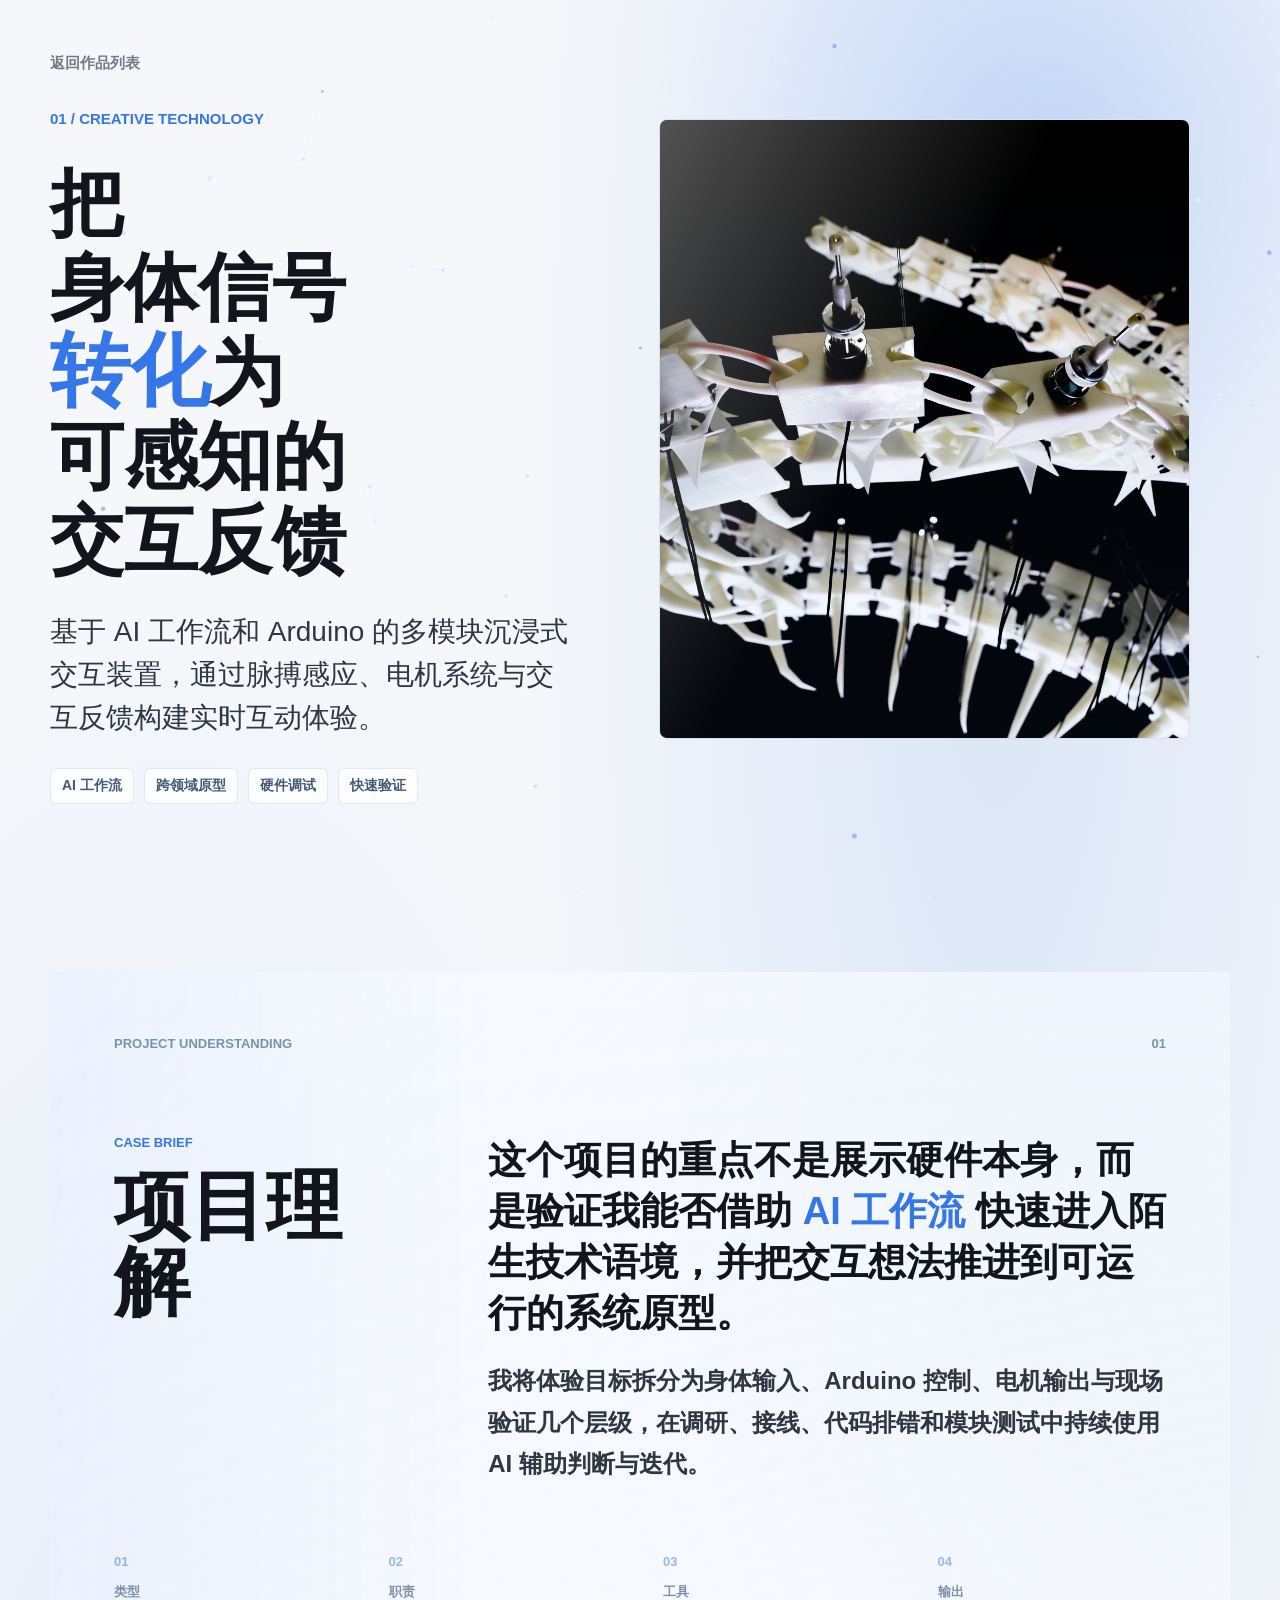
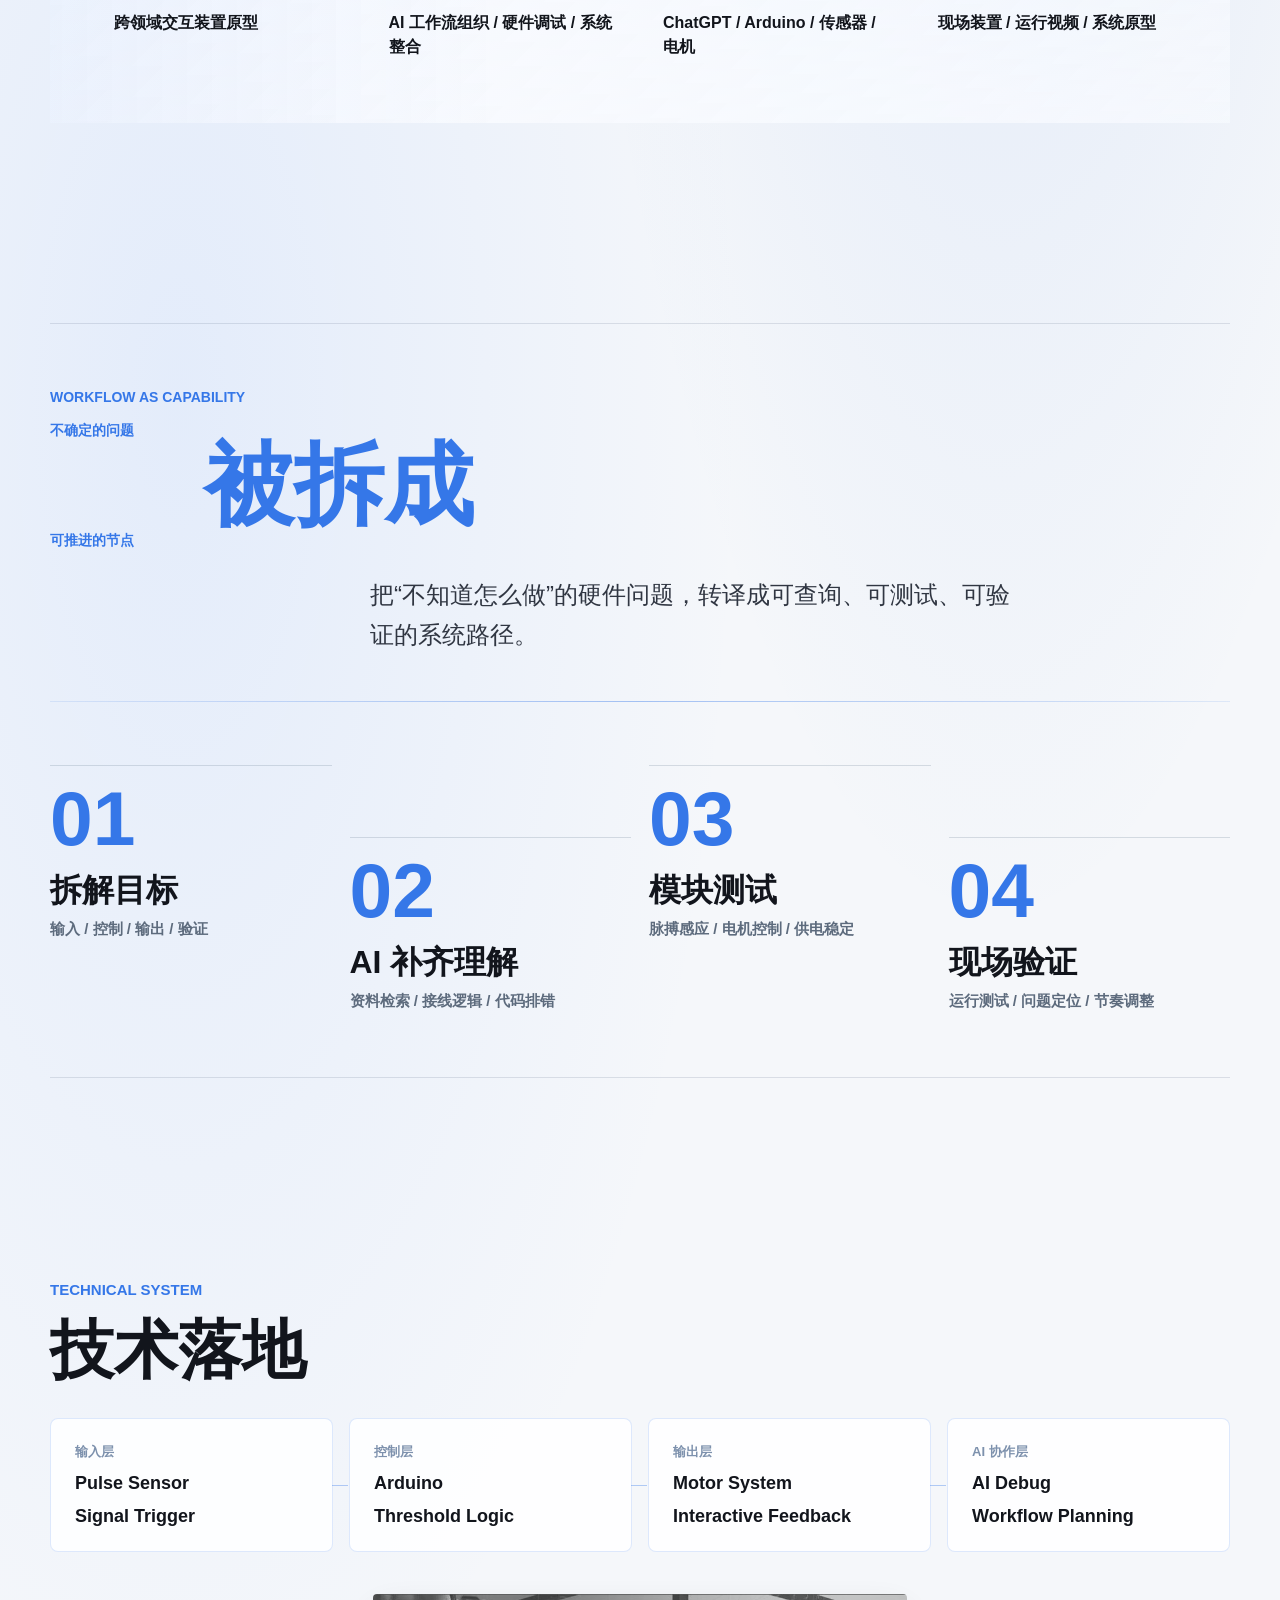
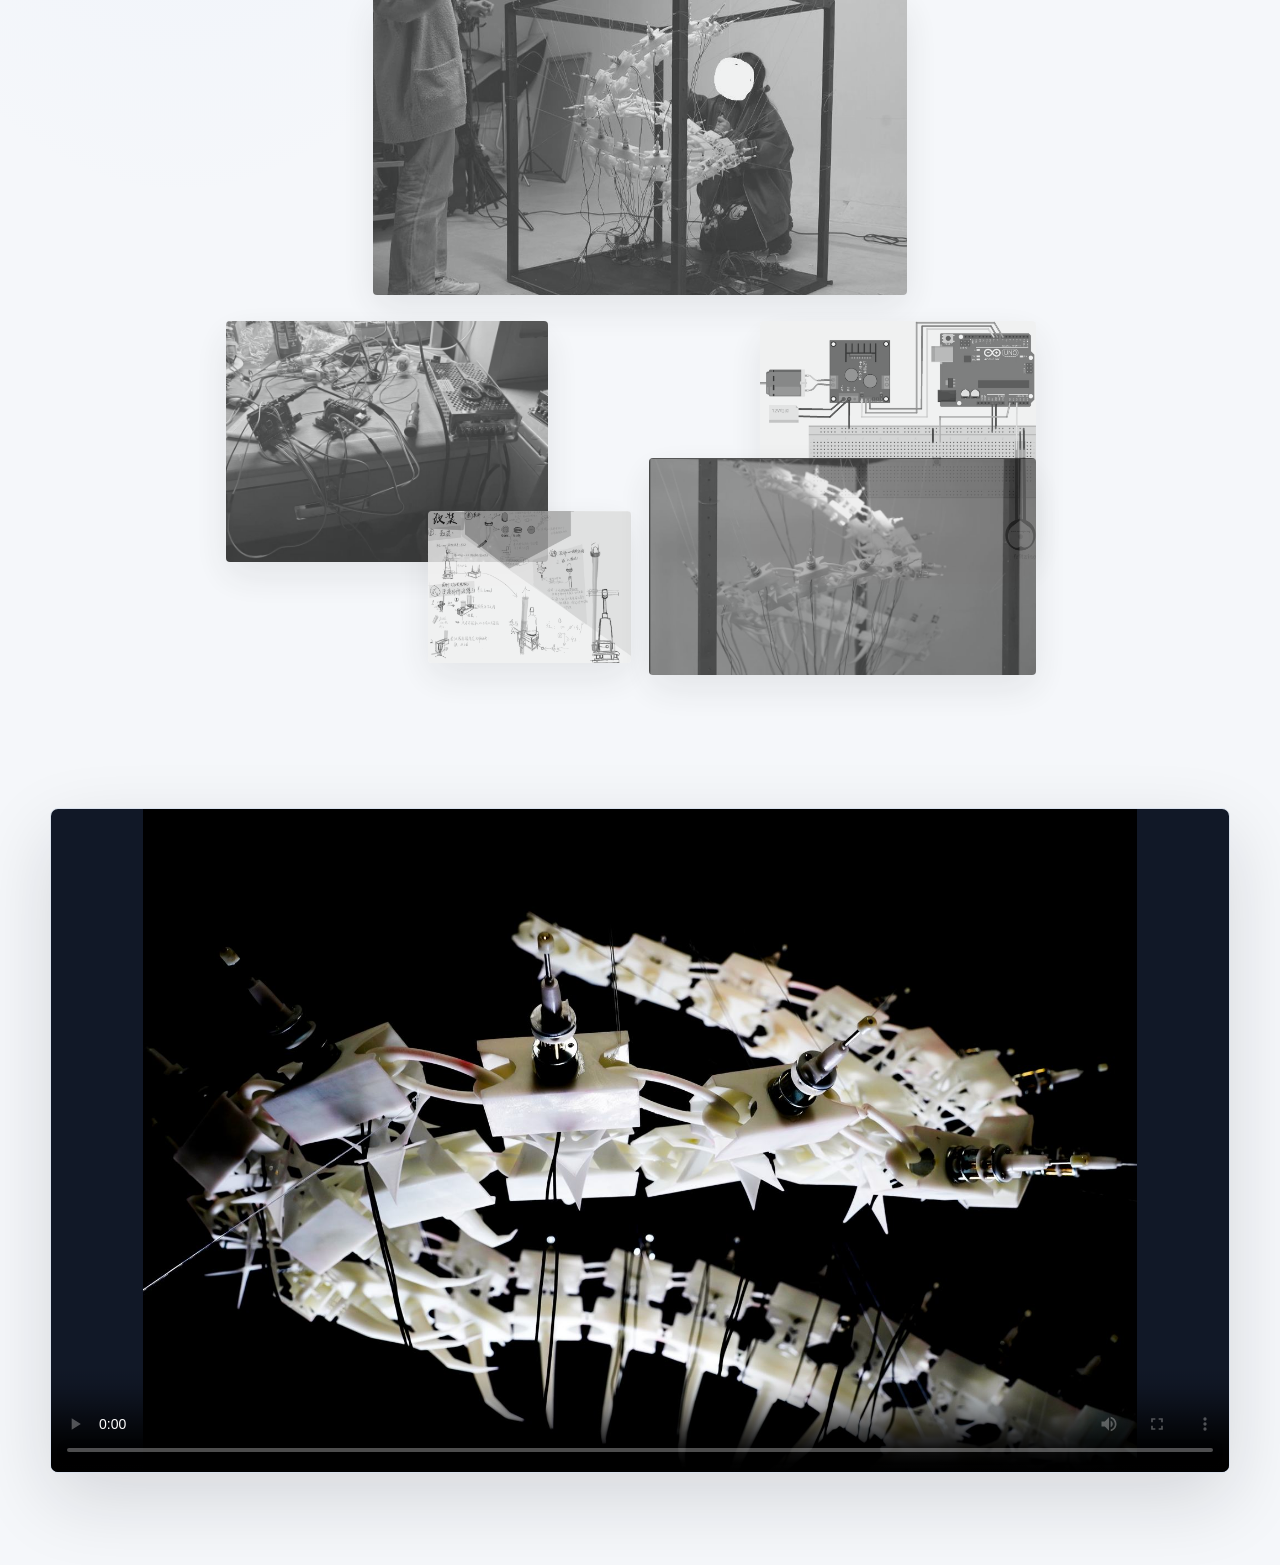
==== project-01.html @ 68588355 "Refine project understanding section" ====
<!doctype html>
<html lang="zh-CN">
  <head>
    <meta charset="UTF-8" />
    <meta name="viewport" content="width=device-width, initial-scale=1.0" />
    <title>AI辅助交互装置系统设计</title>
    <link rel="stylesheet" href="./styles.css" />
  </head>
  <body class="detail-page case-study-page">
    <canvas class="ambient-canvas" aria-hidden="true"></canvas>
    <main>
      <section class="detail-hero case-hero detail-reveal is-visible">
        <div class="case-hero-copy">
          <a class="back-link" href="./index.html#projects">返回作品列表</a>
          <p class="eyebrow">01 / Creative Technology</p>
          <h1 class="case-poster-title" aria-label="把身体信号转化为可感知的交互反馈">
            <span>把</span>
            <span>身体信号</span>
            <span><em>转化</em>为</span>
            <span>可感知的</span>
            <span>交互反馈</span>
          </h1>
          <p class="lead">
            基于 AI 工作流和 Arduino 的多模块沉浸式交互装置，通过脉搏感应、电机系统与交互反馈构建实时互动体验。
          </p>
          <div class="case-hero-tags" aria-label="项目关键词">
            <span>AI 工作流</span>
            <span>跨领域原型</span>
            <span>硬件调试</span>
            <span>快速验证</span>
          </div>
        </div>
        <figure class="detail-cover case-hero-media asset-frame">
          <img loading="lazy" decoding="async" src="./assets/project-01-cover.jpg" alt="AI辅助交互装置系统设计封面" />
        </figure>
      </section>

      <section class="case-section case-overview detail-reveal" aria-labelledby="overview-title">
        <div class="overview-poster">
          <div class="overview-kicker">
            <span>Project Understanding</span>
            <span>01</span>
          </div>
          <div class="overview-brief-grid" aria-labelledby="overview-title">
            <div class="overview-title-block">
              <span>Case Brief</span>
              <h2 id="overview-title">项目理解</h2>
            </div>
            <div class="overview-copy">
              <p class="overview-claim">
                这个项目的重点不是展示硬件本身，而是验证我能否借助 <em>AI 工作流</em> 快速进入陌生技术语境，并把交互想法推进到可运行的系统原型。
              </p>
              <p>
                我将体验目标拆分为身体输入、Arduino 控制、电机输出与现场验证几个层级，在调研、接线、代码排错和模块测试中持续使用 AI 辅助判断与迭代。
              </p>
            </div>
          </div>
          <dl class="overview-strip" aria-label="项目概览">
            <div>
              <dt>类型</dt>
              <dd>跨领域交互装置原型</dd>
            </div>
            <div>
              <dt>职责</dt>
              <dd>AI 工作流组织 / 硬件调试 / 系统整合</dd>
            </div>
            <div>
              <dt>工具</dt>
              <dd>ChatGPT / Arduino / 传感器 / 电机</dd>
            </div>
            <div>
              <dt>输出</dt>
              <dd>现场装置 / 运行视频 / 系统原型</dd>
            </div>
          </dl>
        </div>
      </section>

      <section class="case-section case-method detail-reveal" aria-labelledby="method-title">
        <div class="method-board" aria-label="AI 工作流推进路径">
          <div class="method-poster-head">
            <span>Workflow as Capability</span>
            <h2 id="method-title">
              <span>不确定的问题</span>
              <em>被拆成</em>
              <span>可推进的节点</span>
            </h2>
            <p>把“不知道怎么做”的硬件问题，转译成可查询、可测试、可验证的系统路径。</p>
          </div>
          <div class="method-flow">
            <article>
              <span>01</span>
              <h3>拆解目标</h3>
              <p>输入 / 控制 / 输出 / 验证</p>
            </article>
            <article>
              <span>02</span>
              <h3>AI 补齐理解</h3>
              <p>资料检索 / 接线逻辑 / 代码排错</p>
            </article>
            <article>
              <span>03</span>
              <h3>模块测试</h3>
              <p>脉搏感应 / 电机控制 / 供电稳定</p>
            </article>
            <article>
              <span>04</span>
              <h3>现场验证</h3>
              <p>运行测试 / 问题定位 / 节奏调整</p>
            </article>
          </div>
        </div>
      </section>

      <section class="case-section case-tech detail-reveal" aria-labelledby="tech-title">
        <div class="case-section-heading">
          <p class="eyebrow">Technical system</p>
          <h2 id="tech-title">技术落地</h2>
        </div>
        <div class="system-map" aria-label="装置技术结构">
          <div class="system-column">
            <span>输入层</span>
            <strong>Pulse Sensor</strong>
            <strong>Signal Trigger</strong>
          </div>
          <div class="system-column">
            <span>控制层</span>
            <strong>Arduino</strong>
            <strong>Threshold Logic</strong>
          </div>
          <div class="system-column">
            <span>输出层</span>
            <strong>Motor System</strong>
            <strong>Interactive Feedback</strong>
          </div>
          <div class="system-column">
            <span>AI 协作层</span>
            <strong>AI Debug</strong>
            <strong>Workflow Planning</strong>
          </div>
        </div>
        <div class="tech-evidence-board" aria-label="技术落地过程素材">
          <button class="tech-media-card tech-media-card-large" type="button" aria-pressed="false">
            <img loading="lazy" decoding="async" src="./assets/project-01-01.jpg" alt="装置机械结构现场图" />
            <span>机械结构验证</span>
          </button>
          <button class="tech-media-card" type="button" aria-pressed="false">
            <img loading="lazy" decoding="async" src="./assets/project-01-02.jpg" alt="Arduino 模块接线与调试过程" />
            <span>硬件模块调试</span>
          </button>
          <button class="tech-media-card tech-media-card-circuit tech-media-card-process" type="button" aria-pressed="false">
            <img loading="lazy" decoding="async" src="./assets/project-01-circuit.jpg" alt="Arduino 与脉搏传感、电机模块接线图" />
            <span>电路连接图</span>
          </button>
          <button class="tech-media-card tech-media-card-sketch tech-media-card-process" type="button" aria-pressed="false">
            <img loading="lazy" decoding="async" src="./assets/project-01-sketch.jpg" alt="装置结构改装草图" />
            <span>结构改装草图</span>
          </button>
          <button class="tech-media-card tech-media-card-wide" type="button" aria-pressed="false">
            <img loading="lazy" decoding="async" src="./assets/project-01-03.jpg" alt="现场运行与装置搭建过程" />
            <span>现场运行验证</span>
          </button>
        </div>
        <div class="tech-video-embed video-shell case-video-shell" aria-label="项目成品运行视频">
          <video preload="metadata" class="project-video" controls playsinline poster="./assets/project-01-cover.jpg">
            <source src="./assets/project-01-demo-web.mp4" type="video/mp4" />
          </video>
        </div>
      </section>

    </main>
    <script src="./script.js"></script>
  </body>
</html>
---- styles.css ----
:root {
  --ink: #12151c;
  --text: #303642;
  --muted: #737b89;
  --line: #d9e1ed;
  --paper: #ffffff;
  --wash: #f5f7fa;
  --blue: #3577e8;
  --blue-soft: #dfeaff;
  --slate: #8a94a5;
  --shadow: 0 18px 50px rgba(18, 21, 28, 0.08);
}

* {
  box-sizing: border-box;
}

html {
  scroll-behavior: smooth;
  width: 100%;
  overflow-x: hidden;
}

body {
  margin: 0;
  color: var(--ink);
  background: var(--paper);
  font-family: "Inter", "Noto Sans SC", "Microsoft YaHei", Arial, sans-serif;
  width: 100%;
  overflow-x: hidden;
}

a {
  color: inherit;
  text-decoration: none;
}

img {
  display: block;
  width: 100%;
  height: 100%;
  object-fit: cover;
}

.asset-frame img {
  position: absolute;
  inset: 0;
}

.project-card .asset-frame img,
.gallery .asset-frame img {
  filter: grayscale(1) saturate(0.15) contrast(0.92);
  transition: filter 720ms ease, transform 720ms ease;
}

.project-card:hover .asset-frame img,
.gallery .asset-frame:hover img {
  filter: grayscale(0) saturate(1.05) contrast(1.02);
  transform: scale(1.025);
}

.hero,
.section {
  width: min(1180px, calc(100% - 40px));
  margin: 0 auto;
}

.hero {
  position: relative;
  display: flex;
  align-items: center;
  min-height: 100vh;
  width: 100%;
  margin: 0;
  padding: 92px clamp(20px, 7vw, 110px) 86px;
  overflow: hidden;
  background:
    radial-gradient(ellipse at 78% 20%, rgba(53, 119, 232, 0.22), transparent 40%),
    radial-gradient(ellipse at 24% 78%, rgba(120, 169, 255, 0.22), transparent 44%),
    linear-gradient(135deg, #ffffff 0%, #f4f7fc 42%, #dfeaff 100%);
  --cursor-x: 72%;
  --cursor-y: 34%;
}

.hero::before {
  content: "";
  position: absolute;
  inset: 0;
  z-index: 1;
  pointer-events: none;
  opacity: 1;
  background: radial-gradient(
    circle at var(--cursor-x) var(--cursor-y),
    rgba(53, 119, 232, 0.34),
    rgba(120, 169, 255, 0.18) 20%,
    rgba(210, 225, 250, 0.1) 34%,
    transparent 48%
  );
  transition: opacity 420ms ease;
}

.hero-copy {
  position: relative;
  z-index: 2;
  max-width: 760px;
}

.hero-copy .eyebrow {
  animation: titleRise 1100ms ease-out both;
}

.eyebrow {
  margin: 0 0 14px;
  color: var(--blue);
  font-size: 15px;
  font-weight: 800;
  letter-spacing: 0;
  text-transform: uppercase;
}

h1,
h2,
h3,
p {
  margin: 0;
}

h1 {
  font-size: clamp(48px, 8vw, 94px);
  line-height: 0.96;
  letter-spacing: 0;
  white-space: nowrap;
}

.title-blue {
  color: var(--blue);
  display: inline-block;
  animation: bluePulse 4.8s ease-in-out 1200ms infinite;
}

.hero-title {
  animation: titleRise 1350ms cubic-bezier(0.16, 1, 0.3, 1) 180ms both;
}

.hero-lead {
  display: grid;
  gap: 4px;
}

.hero-lead span {
  display: block;
  animation: titleRise 1250ms cubic-bezier(0.16, 1, 0.3, 1) both;
}

.hero-lead span:nth-child(1) {
  animation-delay: 520ms;
}

.hero-lead span:nth-child(2) {
  animation-delay: 720ms;
}

h2 {
  font-size: clamp(34px, 5vw, 58px);
  line-height: 1.05;
  letter-spacing: 0;
}

h3 {
  font-size: 24px;
  line-height: 1.2;
}

p {
  color: var(--muted);
  font-size: 18px;
  line-height: 1.65;
}

.lead {
  margin-top: 28px;
  color: var(--text);
  font-size: clamp(20px, 2.4vw, 28px);
  line-height: 1.55;
}

.hero-actions {
  display: flex;
  flex-wrap: wrap;
  gap: 14px;
  margin-top: 34px;
  animation: titleRise 1200ms cubic-bezier(0.16, 1, 0.3, 1) 980ms both;
}

.button {
  display: inline-flex;
  align-items: center;
  justify-content: center;
  min-height: 46px;
  border-radius: 8px;
  padding: 0 18px;
  font-weight: 800;
}

.button.primary {
  color: #fff;
  background: var(--ink);
}

.button.secondary {
  border: 1px solid var(--line);
  color: var(--ink);
  background: #fff;
}

#opening-canvas {
  position: absolute;
  inset: 0;
  width: 100%;
  height: 100%;
  z-index: 0;
}

.hero-wash {
  position: absolute;
  inset: 0;
  z-index: 1;
  pointer-events: none;
  background:
    linear-gradient(90deg, rgba(255, 255, 255, 0.94) 0%, rgba(255, 255, 255, 0.8) 38%, rgba(255, 255, 255, 0.2) 100%),
    linear-gradient(180deg, rgba(255, 255, 255, 0.08), rgba(218, 230, 250, 0.34));
}

.asset-frame {
  position: relative;
  overflow: hidden;
  border: 1px solid var(--line);
  border-radius: 8px;
  background:
    linear-gradient(135deg, rgba(53, 119, 232, 0.12), rgba(22, 137, 108, 0.1)),
    var(--wash);
  transition: transform 520ms ease, border-color 520ms ease, box-shadow 520ms ease;
}

.asset-frame::before {
  content: "";
  position: absolute;
  inset: 0;
  z-index: 1;
  pointer-events: none;
  background:
    linear-gradient(120deg, transparent 0%, rgba(255, 255, 255, 0.32) 42%, transparent 68%),
    linear-gradient(180deg, transparent, rgba(53, 119, 232, 0.06));
  background-size: 220% 100%, 100% 100%;
  background-position: 100% 0, 0 0;
  transition: background-position 760ms ease, opacity 520ms ease;
}

.asset-frame.has-image::before {
  display: none;
}

.asset-frame.has-image {
  background: transparent;
}

.section {
  padding: 96px 0;
}

.reveal-section .section-heading .eyebrow,
.reveal-section .section-heading h2,
.reveal-section .section-heading p,
.reveal-section .ability-chain-card,
.reveal-section .capability-grid article,
.reveal-section .timeline article,
.reveal-section .workflow-map article {
  opacity: 0;
  transform: translateY(22px);
  filter: blur(6px);
  transition:
    opacity 1150ms ease,
    transform 1150ms cubic-bezier(0.16, 1, 0.3, 1),
    filter 1150ms ease;
}

.reveal-section.is-visible .section-heading .eyebrow,
.reveal-section.is-visible .section-heading h2,
.reveal-section.is-visible .section-heading p,
.reveal-section.is-visible .ability-chain-card,
.reveal-section.is-visible .capability-grid article,
.reveal-section.is-visible .timeline article,
.reveal-section.is-visible .workflow-map article {
  opacity: 1;
  transform: translateY(0);
  filter: blur(0);
}

.reveal-section.is-visible .section-heading h2 {
  transition-delay: 90ms;
}

.reveal-section.is-visible .section-heading p:nth-of-type(1) {
  transition-delay: 180ms;
}

.reveal-section.is-visible .section-heading p:nth-of-type(2) {
  transition-delay: 260ms;
}

.reveal-section.is-visible .ability-chain-card:nth-child(1) {
  transition-delay: 320ms;
}

.reveal-section.is-visible .ability-chain-card:nth-child(2) {
  transition-delay: 400ms;
}

.reveal-section.is-visible .ability-chain-card:nth-child(3) {
  transition-delay: 480ms;
}

.reveal-section.is-visible .ability-chain-card:nth-child(4) {
  transition-delay: 560ms;
}

.reveal-section.is-visible .capability-grid article:nth-child(1),
.reveal-section.is-visible .timeline article:nth-child(1),
.reveal-section.is-visible .workflow-map article:nth-child(1) {
  transition-delay: 320ms;
}

.reveal-section.is-visible .capability-grid article:nth-child(2),
.reveal-section.is-visible .timeline article:nth-child(2),
.reveal-section.is-visible .workflow-map article:nth-child(2) {
  transition-delay: 400ms;
}

.reveal-section.is-visible .capability-grid article:nth-child(3),
.reveal-section.is-visible .timeline article:nth-child(3),
.reveal-section.is-visible .workflow-map article:nth-child(3) {
  transition-delay: 480ms;
}

.reveal-section.is-visible .capability-grid article:nth-child(4),
.reveal-section.is-visible .timeline article:nth-child(4),
.reveal-section.is-visible .workflow-map article:nth-child(4) {
  transition-delay: 560ms;
}

.reveal-section.is-visible .timeline article:nth-child(5) {
  transition-delay: 640ms;
}

.section-heading {
  max-width: 850px;
  margin-bottom: 38px;
}

.section-heading p {
  margin-top: 16px;
}

.about-heading {
  max-width: 980px;
}

.section-heading.split {
  display: grid;
  grid-template-columns: 0.9fr 1fr;
  gap: 36px;
  align-items: end;
  max-width: none;
}

.capability-section {
  border-top: 1px solid var(--line);
}

.ability-chain {
  position: relative;
  display: grid;
  gap: 16px;
  margin-top: 16px;
}

.ability-chain::before {
  content: "";
  position: absolute;
  left: 28px;
  top: 26px;
  bottom: 26px;
  width: 1px;
  background: linear-gradient(180deg, rgba(53, 119, 232, 0.08), rgba(53, 119, 232, 0.42), rgba(53, 119, 232, 0.08));
}

.ability-chain-card {
  position: relative;
  display: grid;
  grid-template-columns: 58px minmax(0, 1fr);
  gap: 22px;
  align-items: start;
  border: 1px solid rgba(226, 232, 241, 0.92);
  border-radius: 8px;
  background: rgba(255, 255, 255, 0.82);
  box-shadow: 0 10px 28px rgba(18, 21, 28, 0.035);
  padding: 22px 24px 22px 0;
}

.ability-chain-card::after {
  content: "";
  position: absolute;
  left: 57px;
  top: 0;
  bottom: 0;
  width: 1px;
  background: rgba(226, 232, 241, 0.9);
}

.chain-index {
  position: relative;
  z-index: 1;
  display: grid;
  place-items: center;
  width: 58px;
  color: var(--blue);
  font-size: 18px;
  font-weight: 800;
}

.chain-index::before {
  content: "";
  position: absolute;
  width: 8px;
  height: 8px;
  border: 2px solid rgba(53, 119, 232, 0.72);
  border-radius: 50%;
  background: #fff;
  transform: translateY(31px);
}

.chain-label {
  margin: 0 0 8px;
  color: #8192a8;
  font-size: 12px;
  font-weight: 800;
  letter-spacing: 0.02em;
  text-transform: uppercase;
}

.ability-chain-card h3 {
  margin: 0 0 10px;
  font-size: clamp(22px, 2.2vw, 30px);
}

.ability-chain-card p:not(.chain-label) {
  max-width: 820px;
  margin: 0;
  color: var(--text);
}

.chain-tags {
  display: flex;
  flex-wrap: wrap;
  gap: 0;
  margin-top: 14px;
}

.chain-tags span {
  color: #6c7f99;
  font-size: 13px;
  font-weight: 800;
  padding: 0;
}

.chain-tags span::after {
  content: "/";
  margin: 0 9px;
  color: rgba(108, 127, 153, 0.42);
  font-weight: 700;
}

.chain-tags span:last-child::after {
  content: "";
  margin: 0;
}

.capability-grid,
.timeline,
.workflow-map {
  display: grid;
  grid-template-columns: repeat(4, minmax(0, 1fr));
  gap: 18px;
}

.capability-grid article,
.timeline article,
.workflow-map article,
.contact-card {
  border: 1px solid var(--line);
  border-radius: 8px;
  background: #fff;
  padding: 24px;
  box-shadow: 0 10px 28px rgba(18, 21, 28, 0.04);
}

.capability-grid span,
.timeline span,
.workflow-map span {
  color: var(--blue);
  font-size: 32px;
  font-weight: 800;
}

.capability-grid h3,
.timeline h3,
.workflow-map h3 {
  margin: 18px 0 10px;
}

.capability-visual-grid {
  grid-template-columns: 1.55fr repeat(3, minmax(0, 1fr));
}

.capability-card {
  position: relative;
  overflow: hidden;
  min-height: 226px;
}

.capability-card-featured {
  border-color: rgba(53, 119, 232, 0.14);
  background:
    linear-gradient(180deg, rgba(255, 255, 255, 0.98), rgba(246, 250, 255, 0.96)),
    #fff;
}

.capability-card-head {
  display: flex;
  justify-content: space-between;
  gap: 14px;
  align-items: center;
}

.capability-card-head small {
  color: #8192a8;
  font-size: 11px;
  font-weight: 800;
  letter-spacing: 0;
  text-transform: uppercase;
}

.capability-card p {
  position: relative;
  z-index: 1;
}

.workflow-pills,
.capability-tags {
  position: relative;
  z-index: 1;
  display: flex;
  flex-wrap: wrap;
  gap: 8px;
  margin-top: 22px;
}

.workflow-pills span,
.capability-tags span {
  border: 1px solid rgba(53, 119, 232, 0.14);
  border-radius: 6px;
  background: rgba(248, 251, 255, 0.84);
  color: #53657d;
  font-size: 13px;
  font-weight: 700;
  padding: 7px 10px;
}

.workflow-pills span {
  border-color: rgba(53, 119, 232, 0.18);
  color: #2f73df;
}

.ai-workflow-section {
  border-top: 1px solid var(--line);
  border-bottom: 1px solid var(--line);
}

.ai-workflow-section .workflow-map article {
  border-color: rgba(53, 119, 232, 0.16);
  background:
    linear-gradient(180deg, rgba(255, 255, 255, 0.96), rgba(242, 247, 255, 0.92)),
    #fff;
  box-shadow: 0 14px 34px rgba(53, 119, 232, 0.08);
}

.ai-workflow-section .workflow-map span {
  color: #2f73df;
}

.ai-workflow-section .workflow-map h3 {
  color: var(--ink);
}

.project-list {
  display: grid;
  gap: 28px;
}

.project-card {
  display: grid;
  grid-template-columns: 0.9fr 1fr;
  gap: 28px;
  align-items: stretch;
  min-height: 360px;
  border: 1px solid var(--line);
  border-radius: 8px;
  background: #fff;
  box-shadow: var(--shadow);
  padding: 18px;
  transition: transform 560ms ease, box-shadow 560ms ease, border-color 560ms ease;
}

.project-card:hover {
  border-color: rgba(53, 119, 232, 0.34);
  box-shadow: 0 24px 70px rgba(18, 21, 28, 0.12);
  transform: translateY(-6px);
}

.project-card:hover .asset-frame {
  border-color: rgba(53, 119, 232, 0.35);
  box-shadow: inset 0 0 0 1px rgba(53, 119, 232, 0.1);
}

.project-card:hover .asset-frame::before,
.gallery .asset-frame:hover::before {
  opacity: 0.72;
  transform: none;
  background-position: 0 0, 0 0;
}

.project-card.featured {
  grid-template-columns: 0.9fr 1fr;
  min-height: 360px;
}

.project-media {
  min-height: 324px;
}

.project-info {
  display: flex;
  flex-direction: column;
  justify-content: center;
  padding: 24px 22px;
}

.project-info h3 {
  margin-bottom: 18px;
  font-size: clamp(28px, 3vw, 42px);
}

.meta-list {
  display: flex;
  flex-wrap: wrap;
  gap: 10px;
  margin: 26px 0 0;
  padding: 0;
  list-style: none;
}

.meta-list li {
  border: 1px solid var(--line);
  border-radius: 8px;
  background: var(--wash);
  color: var(--text);
  padding: 8px 11px;
  font-size: 14px;
  font-weight: 700;
}

.text-link {
  width: fit-content;
  margin-top: 28px;
  border-bottom: 1px solid rgba(53, 119, 232, 0.45);
  color: var(--blue);
  font-size: 16px;
  font-weight: 800;
  padding-bottom: 4px;
  transition: transform 460ms ease, border-color 460ms ease, color 460ms ease;
}

.text-link:hover {
  border-color: var(--blue);
  transform: translateX(4px);
}

.workflow-section {
  border-top: 1px solid var(--line);
  border-bottom: 1px solid var(--line);
}

.timeline {
  grid-template-columns: repeat(5, minmax(0, 1fr));
}

.timeline article:nth-child(2n) {
  background: var(--wash);
}

.gallery {
  display: grid;
  grid-template-columns: repeat(3, minmax(0, 1fr));
  gap: 18px;
}

.gallery .asset-frame {
  min-height: 290px;
  margin: 0;
}

.visual-card {
  display: block;
}

.visual-tags {
  position: absolute;
  left: 16px;
  right: 16px;
  bottom: 16px;
  z-index: 2;
  display: flex;
  flex-wrap: wrap;
  gap: 8px;
  opacity: 0;
  transform: translateY(12px);
  transition: opacity 520ms ease, transform 520ms ease;
}

.visual-tags span {
  border: 1px solid rgba(255, 255, 255, 0.45);
  border-radius: 8px;
  background: rgba(255, 255, 255, 0.72);
  color: #41516a;
  backdrop-filter: blur(12px);
  padding: 7px 9px;
  font-size: 13px;
  font-weight: 800;
}

.gallery .asset-frame:hover .visual-tags {
  opacity: 1;
  transform: translateY(0);
}

.gallery .asset-frame:hover {
  border-color: rgba(53, 119, 232, 0.34);
  box-shadow: 0 22px 58px rgba(18, 21, 28, 0.1);
  transform: translateY(-6px);
}

.visual-link {
  display: inline-block;
}

.visual-heading {
  align-items: start;
}

.visual-heading .visual-link {
  justify-self: end;
  margin-top: 8px;
}

.detail-page {
  position: relative;
  background:
    radial-gradient(ellipse at 78% 10%, rgba(53, 119, 232, 0.14), transparent 34%),
    radial-gradient(ellipse at 14% 42%, rgba(120, 169, 255, 0.14), transparent 36%),
    #f5f7fa;
}

.detail-page main {
  position: relative;
  z-index: 1;
}

.ambient-canvas {
  position: fixed;
  inset: 0;
  z-index: 0;
  width: 100%;
  height: 100%;
  pointer-events: none;
}

.detail-hero,
.detail-section {
  width: min(1180px, calc(100% - 40px));
  margin: 0 auto;
}

.detail-hero {
  display: grid;
  grid-template-columns: 0.92fr 1.08fr;
  gap: 48px;
  align-items: end;
  padding: 64px 0 56px;
}

.back-link {
  display: inline-block;
  margin-bottom: 34px;
  color: var(--muted);
  font-size: 15px;
  font-weight: 800;
}

.detail-hero h1 {
  white-space: normal;
  font-size: clamp(42px, 6vw, 78px);
}

.detail-cover {
  min-height: 500px;
}

.detail-section {
  padding: 56px 0;
}

.video-shell {
  overflow: hidden;
  border: 1px solid var(--line);
  border-radius: 8px;
  background: #e8eef7;
  box-shadow: var(--shadow);
}

.project-video {
  display: block;
  width: 100%;
  aspect-ratio: 16 / 9;
  background: #111827;
}

.detail-grid {
  display: grid;
  grid-template-columns: repeat(3, minmax(0, 1fr));
  gap: 18px;
}

.detail-grid article,
.detail-note {
  border: 1px solid var(--line);
  border-radius: 8px;
  background: #fff;
  padding: 24px;
}

.detail-grid h3,
.detail-note h3 {
  margin-bottom: 12px;
}

.process-flow {
  display: grid;
  grid-template-columns: repeat(4, minmax(0, 1fr));
  gap: 18px;
}

.process-flow article {
  border: 1px solid var(--line);
  border-radius: 8px;
  background: rgba(255, 255, 255, 0.86);
  padding: 24px;
  box-shadow: 0 10px 28px rgba(18, 21, 28, 0.04);
}

.process-flow article:nth-child(2n) {
  background: var(--wash);
}

.process-flow span {
  color: var(--blue);
  font-size: 18px;
  font-weight: 800;
}

.process-flow h3 {
  margin: 16px 0 10px;
}

.detail-gallery {
  display: grid;
  grid-template-columns: repeat(3, minmax(0, 1fr));
  gap: 18px;
}

.detail-gallery .asset-frame {
  min-height: 260px;
}

.case-study-page {
  color: var(--ink);
}

.case-section {
  width: min(1180px, calc(100% - 40px));
  margin: 0 auto;
  padding: 92px 0;
}

.case-section-heading {
  max-width: 760px;
  margin-bottom: 34px;
}

.case-section-heading h2 {
  margin-top: 8px;
  font-size: clamp(36px, 5vw, 64px);
}

.case-section-heading p:not(.eyebrow) {
  margin-top: 16px;
  color: var(--text);
  font-size: clamp(18px, 2vw, 24px);
  line-height: 1.65;
}

.case-hero {
  min-height: 92vh;
  align-items: center;
  padding: 54px 0 76px;
}

.case-hero-copy {
  max-width: 680px;
}

.case-concept {
  width: fit-content;
  margin: 34px 0 14px;
  border-left: 3px solid var(--blue);
  color: var(--blue);
  font-size: 14px;
  font-weight: 900;
  padding-left: 12px;
}

.case-hero h1 {
  max-width: 780px;
  font-size: clamp(48px, 7vw, 92px);
  line-height: 1.03;
}

.case-poster-title {
  display: grid;
  gap: 4px;
  max-width: 560px;
  margin-top: 32px;
  font-size: clamp(42px, 5.8vw, 78px) !important;
  line-height: 1.08 !important;
  letter-spacing: 0;
  white-space: normal;
}

.case-poster-title span {
  display: block;
}

.case-poster-title em {
  color: var(--blue);
  font-style: normal;
  font-size: 1.08em;
  line-height: 0.95;
}

.case-hero .lead {
  max-width: 620px;
  margin-top: 28px;
}

.case-hero-tags,
.case-hero-tags span {
  letter-spacing: 0;
}

.case-hero-tags,
.case-meta-grid,
.case-focus-grid,
.signal-flow,
.strategy-grid,
.reflection-grid {
  display: grid;
  gap: 18px;
}

.case-hero-tags {
  display: flex;
  flex-wrap: wrap;
  margin-top: 28px;
  gap: 10px;
}

.case-hero-tags span {
  border: 1px solid rgba(53, 119, 232, 0.15);
  border-radius: 6px;
  background: rgba(255, 255, 255, 0.76);
  color: #425a78;
  font-size: 14px;
  font-weight: 800;
  padding: 8px 11px;
}

.case-hero-media {
  min-height: 620px;
}

.overview-poster {
  position: relative;
  overflow: hidden;
  background: linear-gradient(135deg, rgba(249, 251, 255, 0.98), rgba(235, 242, 252, 0.74));
  padding: clamp(28px, 5vw, 64px);
}

.overview-poster::before {
  content: "";
  position: absolute;
  inset: 0;
  background:
    linear-gradient(90deg, rgba(53, 119, 232, 0.07), transparent 38%),
    linear-gradient(180deg, transparent, rgba(255, 255, 255, 0.45));
  pointer-events: none;
}

.overview-kicker {
  position: relative;
  z-index: 1;
  display: flex;
  justify-content: space-between;
  color: #7d91ad;
  font-size: 13px;
  font-weight: 900;
  text-transform: uppercase;
}

.overview-brief-grid {
  position: relative;
  z-index: 1;
  display: grid;
  grid-template-columns: 0.42fr 1fr;
  gap: clamp(36px, 7vw, 96px);
  margin-top: clamp(46px, 7vw, 84px);
  align-items: start;
}

.overview-title-block {
  display: grid;
  gap: 18px;
}

.overview-title-block span {
  color: var(--blue);
  font-size: 13px;
  font-weight: 900;
  text-transform: uppercase;
}

.overview-title-block h2 {
  color: var(--ink);
  font-size: clamp(42px, 6vw, 76px);
  line-height: 1;
}

.overview-copy {
  display: grid;
  gap: 22px;
  max-width: 800px;
}

.overview-copy p {
  color: var(--text);
  font-size: clamp(18px, 2vw, 24px);
  font-weight: 650;
  line-height: 1.72;
}

.overview-copy .overview-claim {
  color: var(--ink);
  font-size: clamp(24px, 3vw, 38px);
  font-weight: 900;
  line-height: 1.34;
}

.overview-copy em {
  color: var(--blue);
  font-style: normal;
}

.method-poster-head span,
.reflection-grid span {
  color: var(--blue);
  font-size: 14px;
  font-weight: 900;
  text-transform: uppercase;
}

.overview-strip {
  position: relative;
  z-index: 1;
  display: grid;
  grid-template-columns: repeat(4, minmax(0, 1fr));
  counter-reset: overview;
  gap: clamp(18px, 4vw, 46px);
  margin: clamp(42px, 6vw, 70px) 0 0;
}

.overview-strip div {
  position: relative;
  counter-increment: overview;
  padding: 0;
}

.overview-strip div::before {
  content: "0" counter(overview);
  display: block;
  margin-bottom: 14px;
  color: rgba(53, 119, 232, 0.5);
  font-size: 13px;
  font-weight: 900;
}

.overview-strip dt {
  color: #7d91ad;
  font-size: 13px;
  font-weight: 900;
}

.overview-strip dd {
  margin: 10px 0 0;
  color: var(--ink);
  font-size: 16px;
  font-weight: 800;
  line-height: 1.5;
}

.case-meta-grid {
  grid-template-columns: repeat(2, minmax(0, 1fr));
  margin: 0;
}

.case-meta-grid div,
.case-focus-grid article,
.signal-flow article,
.case-process-list article,
.strategy-panels article,
.reflection-grid article {
  border: 1px solid var(--line);
  border-radius: 8px;
  background: rgba(255, 255, 255, 0.86);
  box-shadow: 0 10px 28px rgba(18, 21, 28, 0.04);
  padding: 24px;
}

.case-meta-grid dt,
.case-focus-grid span,
.signal-flow span,
.case-process-list span,
.system-column span {
  color: #7d91ad;
  font-size: 13px;
  font-weight: 900;
  text-transform: uppercase;
}

.case-meta-grid dd {
  margin: 12px 0 0;
  color: var(--ink);
  font-size: 18px;
  font-weight: 800;
  line-height: 1.5;
}

.case-focus-grid {
  grid-template-columns: repeat(3, minmax(0, 1fr));
}

.case-focus-grid h3,
.signal-flow h3,
.case-process-list h3,
.strategy-panels h3 {
  margin: 16px 0 10px;
  font-size: 24px;
}

.case-method {
  padding-top: 108px;
  padding-bottom: 108px;
}

.method-board {
  position: relative;
  border-top: 1px solid rgba(118, 134, 156, 0.22);
  border-bottom: 1px solid rgba(118, 134, 156, 0.22);
  padding: clamp(28px, 5vw, 64px) 0;
}

.method-board::before {
  content: "";
  position: absolute;
  left: 0;
  right: 0;
  top: 50%;
  height: 1px;
  background: linear-gradient(90deg, rgba(53, 119, 232, 0.12), rgba(53, 119, 232, 0.42), rgba(53, 119, 232, 0.12));
}

.method-poster-head {
  position: relative;
  z-index: 1;
  max-width: 980px;
}

.method-poster-head h2 {
  display: grid;
  gap: 4px;
  margin-top: 18px;
  font-size: clamp(44px, 7vw, 98px);
  line-height: 0.98;
}

.method-poster-head h2 em {
  color: var(--blue);
  font-style: normal;
  margin-left: clamp(46px, 12vw, 180px);
}

.method-poster-head p {
  max-width: 660px;
  margin-top: 28px;
  margin-left: auto;
  color: var(--text);
  font-size: clamp(18px, 2vw, 24px);
  line-height: 1.65;
}

.method-flow span {
  color: var(--blue);
  font-size: clamp(44px, 6vw, 86px);
  font-weight: 900;
  line-height: 0.9;
}

.method-flow {
  position: relative;
  display: grid;
  grid-template-columns: repeat(4, minmax(0, 1fr));
  gap: 18px;
  margin-top: clamp(58px, 9vw, 110px);
}

.method-flow::before {
  display: none;
}

.method-flow article {
  position: relative;
  z-index: 1;
  border-top: 1px solid rgba(118, 134, 156, 0.26);
  padding-top: 18px;
}

.method-flow article:nth-child(even) {
  margin-top: 72px;
}

.method-flow h3 {
  margin: 18px 0 8px;
  font-size: clamp(22px, 2.5vw, 34px);
}

.method-flow p {
  color: #5d6b7d;
  font-size: 15px;
  font-weight: 700;
  line-height: 1.6;
}

.case-solution {
  padding-top: 118px;
  padding-bottom: 118px;
}

.signal-flow {
  position: relative;
  grid-template-columns: repeat(4, minmax(0, 1fr));
}

.signal-flow::before {
  content: "";
  position: absolute;
  left: 10%;
  right: 10%;
  top: 50%;
  height: 1px;
  background: linear-gradient(90deg, transparent, rgba(53, 119, 232, 0.36), transparent);
}

.signal-flow article {
  position: relative;
  z-index: 1;
  min-height: 210px;
}

.case-video-shell {
  box-shadow: 0 26px 76px rgba(18, 21, 28, 0.14);
}

.tech-video-embed {
  margin-top: 54px;
}

.case-sticky-layout {
  display: grid;
  grid-template-columns: 0.7fr 1.3fr;
  gap: 52px;
  align-items: start;
}

.case-sticky-copy {
  position: sticky;
  top: 72px;
}

.case-sticky-copy h2 {
  margin-top: 8px;
  font-size: clamp(34px, 4.6vw, 58px);
}

.case-sticky-copy p:not(.eyebrow) {
  margin-top: 18px;
  color: var(--text);
  font-size: 20px;
  line-height: 1.7;
}

.case-process-list {
  display: grid;
  gap: 18px;
}

.case-process-list article {
  min-height: 190px;
}

.strategy-grid {
  grid-template-columns: 1.05fr 0.95fr;
  align-items: stretch;
}

.strategy-image {
  min-height: 620px;
}

.strategy-panels {
  display: grid;
  gap: 18px;
}

.system-map {
  display: grid;
  grid-template-columns: repeat(4, minmax(0, 1fr));
  gap: 16px;
}

.system-column {
  position: relative;
  display: grid;
  gap: 12px;
  border: 1px solid rgba(53, 119, 232, 0.16);
  border-radius: 8px;
  background: rgba(255, 255, 255, 0.84);
  padding: 24px;
}

.system-column:not(:last-child)::after {
  content: "";
  position: absolute;
  right: -16px;
  top: 50%;
  width: 16px;
  height: 1px;
  background: rgba(53, 119, 232, 0.36);
}

.system-column strong {
  color: var(--ink);
  font-size: 18px;
}

.tech-evidence-board {
  position: relative;
  display: block;
  width: min(100%, 920px);
  min-height: clamp(560px, 64vw, 760px);
  margin-top: 42px;
  margin-right: auto;
  margin-left: auto;
  padding: 0;
}

.tech-media-card {
  position: absolute;
  overflow: visible;
  border: 0;
  background: transparent;
  box-shadow: none;
  cursor: pointer;
  font: inherit;
  padding: 0;
  transform: translateY(0) scale(1);
  animation: techCardFloat 6.8s ease-in-out infinite;
  transition:
    border-color 620ms ease,
    box-shadow 620ms ease,
    filter 620ms ease,
    transform 620ms cubic-bezier(0.16, 1, 0.3, 1);
}

.tech-media-card:nth-child(2) {
  animation-delay: -1.6s;
}

.tech-media-card:nth-child(3) {
  animation-delay: -3.2s;
}

.tech-media-card:nth-child(4) {
  animation-delay: -4.8s;
}

.tech-media-card:nth-child(5) {
  animation-delay: -2.4s;
}

.tech-media-card-large {
  top: 0;
  left: 21%;
  width: 58%;
}

.tech-media-card:nth-child(2) {
  top: 43%;
  left: 5%;
  width: 35%;
}

.tech-media-card-circuit {
  top: 43%;
  right: 7%;
  width: 30%;
}

.tech-media-card-sketch {
  top: 68%;
  left: 27%;
  width: 22%;
}

.tech-media-card-wide {
  top: 61%;
  right: 7%;
  width: 42%;
}

.tech-media-card-process {
  opacity: 0.72;
}

.tech-media-card img {
  display: block;
  width: 100%;
  height: auto;
  border-radius: 4px;
  box-shadow: 0 14px 38px rgba(18, 21, 28, 0.1);
  filter: grayscale(1) saturate(0.08) contrast(0.88);
  opacity: 0.82;
  transition:
    box-shadow 620ms ease,
    filter 620ms ease,
    opacity 620ms ease,
    transform 620ms cubic-bezier(0.16, 1, 0.3, 1);
}

.tech-media-card span {
  position: absolute;
  left: 14px;
  bottom: 14px;
  z-index: 1;
  border-radius: 6px;
  background: rgba(255, 255, 255, 0.72);
  color: #53657d;
  font-size: 13px;
  font-weight: 900;
  padding: 7px 10px;
  opacity: 0;
  transform: translateY(8px);
  transition: opacity 520ms ease, transform 520ms ease;
}

.tech-media-card:hover,
.tech-media-card:focus-visible,
.tech-media-card.is-selected {
  z-index: 2;
  transform: translateY(-8px) scale(1.06);
  animation-play-state: paused;
  outline: none;
  opacity: 1;
}

.tech-media-card:hover img,
.tech-media-card:focus-visible img,
.tech-media-card.is-selected img {
  filter: grayscale(0) saturate(1.03) contrast(1.02);
  box-shadow: 0 24px 64px rgba(18, 21, 28, 0.18);
  opacity: 1;
  transform: scale(1.035);
}

.tech-media-card:hover span,
.tech-media-card:focus-visible span,
.tech-media-card.is-selected span {
  opacity: 1;
  transform: translateY(0);
}

@keyframes techCardFloat {
  0%,
  100% {
    transform: translateY(0) scale(1);
  }

  50% {
    transform: translateY(-6px) scale(1.005);
  }
}

.case-gallery .asset-frame {
  min-height: 320px;
}

.case-reflection {
  padding-bottom: 126px;
}

.reflection-grid {
  grid-template-columns: repeat(2, minmax(0, 1fr));
}

.reflection-grid p {
  margin-top: 16px;
  color: var(--ink);
  font-size: clamp(22px, 2.4vw, 32px);
  font-weight: 800;
  line-height: 1.42;
}

.visual-work-hero {
  align-items: center;
}

.visual-video-shell {
  background: #0f1724;
}

.visual-display-grid {
  display: grid;
  grid-template-columns: 1.1fr 0.9fr;
  gap: 18px;
  align-items: stretch;
}

.visual-display-grid .asset-frame {
  min-height: 560px;
}

.pdf-shell {
  overflow: hidden;
  height: min(76vh, 860px);
  min-height: 620px;
  border: 1px solid var(--line);
  border-radius: 8px;
  background: #fff;
  box-shadow: var(--shadow);
}

.pdf-shell iframe {
  width: 100%;
  height: 100%;
  border: 0;
}

.n-card-cover {
  background: #f3ead0;
}

.n-card-cover img {
  object-fit: contain;
  padding: 22px;
}

.card-showcase-grid {
  display: grid;
  grid-template-columns: repeat(3, minmax(0, 1fr));
  gap: 24px;
}

.n-sustenance-card {
  position: relative;
  overflow: hidden;
  margin: 0;
  border: 1px solid rgba(130, 102, 52, 0.24);
  border-radius: 8px;
  background: #f7efd8;
  box-shadow: 0 18px 48px rgba(74, 58, 30, 0.08);
  transition: transform 560ms ease, box-shadow 560ms ease, border-color 560ms ease;
}

.n-sustenance-card img {
  position: static;
  width: 100%;
  height: auto;
  object-fit: contain;
}

.n-sustenance-card:hover {
  border-color: rgba(130, 102, 52, 0.42);
  box-shadow: 0 26px 70px rgba(74, 58, 30, 0.14);
  transform: translateY(-6px);
}

.keyword-note {
  max-width: none;
}

.keyword-list {
  display: flex;
  flex-wrap: wrap;
  gap: 10px;
}

.keyword-list span {
  border: 1px solid var(--line);
  border-radius: 8px;
  background: rgba(255, 255, 255, 0.72);
  color: #41516a;
  padding: 9px 12px;
  font-size: 14px;
  font-weight: 800;
}

.brochure-pages {
  display: grid;
  grid-template-columns: repeat(2, minmax(0, 1fr));
  gap: 18px;
}

.brochure-pages img {
  position: static;
  width: 100%;
  height: auto;
  border: 1px solid var(--line);
  border-radius: 8px;
  background: #fff;
  box-shadow: 0 14px 36px rgba(18, 21, 28, 0.08);
}

.detail-reveal .back-link,
.detail-reveal .eyebrow,
.detail-reveal h1,
.detail-reveal h2,
.detail-reveal .lead,
.detail-reveal .detail-cover,
.detail-reveal .video-shell,
.detail-reveal .overview-poster,
.detail-reveal .overview-kicker,
.detail-reveal .overview-title-block,
.detail-reveal .overview-copy,
.detail-reveal .overview-strip div,
.detail-reveal .method-poster-head,
.detail-reveal .detail-grid article,
.detail-reveal .process-flow article,
.detail-reveal .detail-gallery .asset-frame,
.detail-reveal .case-statement,
.detail-reveal .case-meta-grid div,
.detail-reveal .case-focus-grid article,
.detail-reveal .signal-flow article,
.detail-reveal .case-process-list article,
.detail-reveal .method-before-after div,
.detail-reveal .method-before-after em,
.detail-reveal .method-flow article,
.detail-reveal .strategy-image,
.detail-reveal .strategy-panels article,
.detail-reveal .system-column,
.detail-reveal .tech-media-card,
.detail-reveal .reflection-grid article {
  opacity: 0;
  transform: translateY(24px);
  filter: blur(6px);
  transition:
    opacity 1150ms ease,
    transform 1150ms cubic-bezier(0.16, 1, 0.3, 1),
    filter 1150ms ease;
}

.detail-reveal.is-visible .back-link,
.detail-reveal.is-visible .eyebrow,
.detail-reveal.is-visible h1,
.detail-reveal.is-visible h2,
.detail-reveal.is-visible .lead,
.detail-reveal.is-visible .detail-cover,
.detail-reveal.is-visible .video-shell,
.detail-reveal.is-visible .overview-poster,
.detail-reveal.is-visible .overview-kicker,
.detail-reveal.is-visible .overview-title-block,
.detail-reveal.is-visible .overview-copy,
.detail-reveal.is-visible .overview-strip div,
.detail-reveal.is-visible .method-poster-head,
.detail-reveal.is-visible .detail-grid article,
.detail-reveal.is-visible .process-flow article,
.detail-reveal.is-visible .detail-gallery .asset-frame,
.detail-reveal.is-visible .case-statement,
.detail-reveal.is-visible .case-meta-grid div,
.detail-reveal.is-visible .case-focus-grid article,
.detail-reveal.is-visible .signal-flow article,
.detail-reveal.is-visible .case-process-list article,
.detail-reveal.is-visible .method-before-after div,
.detail-reveal.is-visible .method-before-after em,
.detail-reveal.is-visible .method-flow article,
.detail-reveal.is-visible .strategy-image,
.detail-reveal.is-visible .strategy-panels article,
.detail-reveal.is-visible .system-column,
.detail-reveal.is-visible .tech-media-card,
.detail-reveal.is-visible .reflection-grid article {
  opacity: 1;
  transform: translateY(0);
  filter: blur(0);
}

.detail-reveal.is-visible .eyebrow {
  transition-delay: 90ms;
}

.detail-reveal.is-visible h1,
.detail-reveal.is-visible h2 {
  transition-delay: 160ms;
}

.detail-reveal.is-visible .lead,
.detail-reveal.is-visible .video-shell {
  transition-delay: 280ms;
}

.detail-reveal.is-visible .detail-cover,
.detail-reveal.is-visible .overview-poster,
.detail-reveal.is-visible .overview-kicker,
.detail-reveal.is-visible .detail-grid article:nth-child(1),
.detail-reveal.is-visible .process-flow article:nth-child(1),
.detail-reveal.is-visible .detail-gallery .asset-frame:nth-child(1),
.detail-reveal.is-visible .case-statement,
.detail-reveal.is-visible .case-meta-grid div:nth-child(1),
.detail-reveal.is-visible .case-focus-grid article:nth-child(1),
.detail-reveal.is-visible .signal-flow article:nth-child(1),
.detail-reveal.is-visible .case-process-list article:nth-child(1),
.detail-reveal.is-visible .method-before-after div:nth-child(1),
.detail-reveal.is-visible .method-flow article:nth-child(1),
.detail-reveal.is-visible .strategy-image,
.detail-reveal.is-visible .system-column:nth-child(1),
.detail-reveal.is-visible .tech-media-card:nth-child(1),
.detail-reveal.is-visible .reflection-grid article:nth-child(1) {
  transition-delay: 360ms;
}

.detail-reveal.is-visible .detail-grid article:nth-child(2),
.detail-reveal.is-visible .overview-title-block,
.detail-reveal.is-visible .process-flow article:nth-child(2),
.detail-reveal.is-visible .detail-gallery .asset-frame:nth-child(2),
.detail-reveal.is-visible .case-meta-grid div:nth-child(2),
.detail-reveal.is-visible .case-focus-grid article:nth-child(2),
.detail-reveal.is-visible .signal-flow article:nth-child(2),
.detail-reveal.is-visible .case-process-list article:nth-child(2),
.detail-reveal.is-visible .method-before-after em,
.detail-reveal.is-visible .method-flow article:nth-child(2),
.detail-reveal.is-visible .strategy-panels article:nth-child(1),
.detail-reveal.is-visible .system-column:nth-child(2),
.detail-reveal.is-visible .tech-media-card:nth-child(2),
.detail-reveal.is-visible .reflection-grid article:nth-child(2) {
  transition-delay: 460ms;
}

.detail-reveal.is-visible .detail-grid article:nth-child(3),
.detail-reveal.is-visible .overview-strip div:nth-child(1),
.detail-reveal.is-visible .overview-strip div:nth-child(2),
.detail-reveal.is-visible .overview-copy,
.detail-reveal.is-visible .method-poster-head,
.detail-reveal.is-visible .process-flow article:nth-child(3),
.detail-reveal.is-visible .detail-gallery .asset-frame:nth-child(3),
.detail-reveal.is-visible .case-meta-grid div:nth-child(3),
.detail-reveal.is-visible .case-focus-grid article:nth-child(3),
.detail-reveal.is-visible .signal-flow article:nth-child(3),
.detail-reveal.is-visible .case-process-list article:nth-child(3),
.detail-reveal.is-visible .method-before-after div:nth-child(3),
.detail-reveal.is-visible .method-flow article:nth-child(3),
.detail-reveal.is-visible .strategy-panels article:nth-child(2),
.detail-reveal.is-visible .system-column:nth-child(3),
.detail-reveal.is-visible .tech-media-card:nth-child(3) {
  transition-delay: 560ms;
}

.detail-reveal.is-visible .process-flow article:nth-child(4),
.detail-reveal.is-visible .overview-strip div:nth-child(3),
.detail-reveal.is-visible .overview-strip div:nth-child(4),
.detail-reveal.is-visible .case-meta-grid div:nth-child(4),
.detail-reveal.is-visible .signal-flow article:nth-child(4),
.detail-reveal.is-visible .case-process-list article:nth-child(4),
.detail-reveal.is-visible .method-flow article:nth-child(4),
.detail-reveal.is-visible .strategy-panels article:nth-child(3),
.detail-reveal.is-visible .system-column:nth-child(4),
.detail-reveal.is-visible .tech-media-card:nth-child(4) {
  transition-delay: 660ms;
}

.detail-reveal.is-visible .tech-media-card:nth-child(5) {
  transition-delay: 760ms;
}

.contact-section {
  display: block;
  padding-bottom: 120px;
}

.contact-card {
  display: grid;
  gap: 18px;
  width: min(100%, 420px);
  margin-top: 32px;
  font-style: normal;
}

.contact-card a,
.contact-card span {
  color: var(--ink);
  font-size: 20px;
  font-weight: 800;
}

@keyframes titleRise {
  from {
    opacity: 0;
    transform: translateY(18px);
    filter: blur(6px);
  }

  to {
    opacity: 1;
    transform: translateY(0);
    filter: blur(0);
  }
}

@keyframes bluePulse {
  0%,
  100% {
    color: var(--blue);
    text-shadow: 0 0 0 rgba(53, 119, 232, 0);
  }

  50% {
    color: #1f6ff2;
    text-shadow: 0 0 24px rgba(53, 119, 232, 0.28);
  }
}

@media (max-width: 920px) {
  .hero,
  .project-card,
  .project-card.featured,
  .section-heading.split,
  .contact-section,
  .detail-hero,
  .visual-display-grid,
  .case-overview-grid,
  .method-before-after,
  .case-sticky-layout,
  .strategy-grid,
  .reflection-grid {
    grid-template-columns: 1fr;
  }

  .hero {
    min-height: 760px;
  }

  .overview-strip {
    grid-template-columns: repeat(2, minmax(0, 1fr));
  }

  .overview-brief-grid {
    grid-template-columns: 1fr;
  }

  .method-poster-head h2 em {
    margin-left: 0;
  }

  .capability-grid,
  .capability-visual-grid,
  .timeline,
  .workflow-map,
  .gallery,
  .detail-grid,
  .process-flow,
  .detail-gallery,
  .case-focus-grid,
  .signal-flow,
  .method-flow,
  .system-map,
  .tech-evidence-board,
  .brochure-pages,
  .card-showcase-grid {
    grid-template-columns: repeat(2, minmax(0, 1fr));
  }

  .case-hero {
    min-height: auto;
  }

  .case-hero-media {
    min-height: 440px;
  }

  .case-sticky-copy {
    position: static;
  }

  .method-flow article:nth-child(even) {
    margin-top: 44px;
  }

  .signal-flow::before,
  .method-flow::before,
  .system-column:not(:last-child)::after {
    display: none;
  }

  .tech-evidence-board {
    min-height: clamp(500px, 84vw, 680px);
    padding: 0;
  }

  .tech-media-card,
  .tech-media-card-large,
  .tech-media-card-wide,
  .tech-media-card-circuit,
  .tech-media-card-sketch,
  .tech-media-card:nth-child(2) {
    min-height: 0;
  }

  .tech-media-card-large {
    top: 0;
    left: 14%;
    width: 70%;
  }

  .tech-media-card:nth-child(2) {
    top: 42%;
    left: 2%;
    width: 38%;
  }

  .tech-media-card-circuit {
    top: 43%;
    right: 2%;
    width: 34%;
  }

  .tech-media-card-sketch {
    top: 69%;
    left: 22%;
    width: 25%;
  }

  .tech-media-card-wide {
    top: 63%;
    right: 1%;
    width: 48%;
  }
}

@media (max-width: 620px) {
  h1 {
    font-size: clamp(36px, 10.6vw, 44px);
  }

  .hero,
  .section {
    width: min(100% - 28px, 1180px);
  }

  .hero {
    width: 100%;
    padding: 84px 24px 78px;
  }

  .hero-copy {
    max-width: 100%;
    min-width: 0;
  }

  .hero-title {
    max-width: 100%;
    white-space: nowrap;
  }

  .hero-lead span {
    overflow-wrap: anywhere;
  }

  .section {
    padding: 68px 0;
  }

  .capability-grid,
  .capability-visual-grid,
  .timeline,
  .workflow-map,
  .gallery,
  .detail-grid,
  .process-flow,
  .detail-gallery,
  .case-focus-grid,
  .signal-flow,
  .method-flow,
  .system-map,
  .tech-evidence-board,
  .brochure-pages,
  .card-showcase-grid {
    grid-template-columns: 1fr;
  }

  .project-card {
    padding: 12px;
  }

  .ability-chain::before {
    left: 23px;
  }

  .ability-chain-card {
    grid-template-columns: 48px minmax(0, 1fr);
    gap: 16px;
    padding: 20px 18px 20px 0;
  }

  .ability-chain-card::after {
    left: 47px;
  }

  .chain-index {
    width: 48px;
  }

  .capability-card {
    min-height: auto;
  }

  .project-media,
  .gallery .asset-frame {
    min-height: 230px;
  }

  .case-section,
  .detail-hero {
    width: min(100% - 28px, 1180px);
  }

  .case-section {
    padding: 68px 0;
  }

  .overview-poster,
  .method-board {
    padding: 28px 22px;
  }

  .overview-poster::before {
    display: none;
  }

  .method-poster-head p {
    margin-left: 0;
  }

  .overview-strip {
    grid-template-columns: 1fr;
  }

  .method-flow article:nth-child(even) {
    margin-top: 0;
  }

  .case-hero {
    padding-top: 36px;
  }

  .case-hero-media,
  .strategy-image,
  .case-gallery .asset-frame {
    min-height: 280px;
  }

  .tech-evidence-board {
    min-height: clamp(430px, 118vw, 560px);
    padding: 0;
  }

  .tech-media-card-large {
    left: 5%;
    width: 90%;
  }

  .tech-media-card:nth-child(2) {
    top: 40%;
    left: 0;
    width: 42%;
  }

  .tech-media-card-circuit {
    top: 42%;
    right: 0;
    width: 39%;
  }

  .tech-media-card-sketch {
    top: 69%;
    left: 13%;
    width: 30%;
  }

  .tech-media-card-wide {
    top: 63%;
    right: 0;
    width: 54%;
  }

  .case-overview-grid,
  .case-meta-grid {
    grid-template-columns: 1fr;
  }

  .case-statement {
    min-height: 240px;
    padding: 24px;
  }

  .case-sticky-layout {
    gap: 26px;
  }

  .method-board {
    padding: 22px;
  }

  .method-before-after {
    grid-template-columns: 1fr;
  }

  .method-before-after div {
    min-height: 150px;
  }

  .method-before-after em {
    min-width: 100%;
    min-height: auto;
    border-radius: 8px;
    padding: 16px;
  }

  .pdf-shell {
    min-height: 520px;
  }

}

@media (max-width: 380px) {
  h1 {
    font-size: clamp(32px, 9.4vw, 36px);
  }

  .hero {
    padding-right: 20px;
    padding-left: 20px;
  }

  .lead {
    font-size: 19px;
  }
}

@media (prefers-reduced-motion: reduce) {
  .hero-copy .eyebrow,
  .hero-title,
  .hero-lead span,
  .hero-actions,
  .title-blue {
    animation: none;
  }

  .project-card,
  .asset-frame,
  .asset-frame::before,
  .text-link,
  .project-card .asset-frame img,
  .gallery .asset-frame img,
  .visual-tags,
  .reveal-section .section-heading .eyebrow,
  .reveal-section .section-heading h2,
  .reveal-section .section-heading p,
  .reveal-section .capability-grid article,
  .reveal-section .timeline article,
  .reveal-section .workflow-map article,
  .detail-reveal .back-link,
  .detail-reveal .eyebrow,
  .detail-reveal h1,
  .detail-reveal h2,
  .detail-reveal .lead,
  .detail-reveal .detail-cover,
  .detail-reveal .video-shell,
  .detail-reveal .detail-grid article,
  .detail-reveal .process-flow article,
  .detail-reveal .detail-gallery .asset-frame,
  .detail-reveal .case-statement,
  .detail-reveal .case-meta-grid div,
  .detail-reveal .case-focus-grid article,
  .detail-reveal .signal-flow article,
  .detail-reveal .case-process-list article,
  .detail-reveal .strategy-image,
  .detail-reveal .strategy-panels article,
  .detail-reveal .system-column,
  .detail-reveal .tech-media-card,
  .detail-reveal .reflection-grid article {
    transition: none;
    animation: none;
  }

  .project-card:hover,
  .gallery .asset-frame:hover,
  .text-link:hover,
  .n-sustenance-card:hover {
    transform: none;
  }

  .reveal-section .section-heading .eyebrow,
  .reveal-section .section-heading h2,
  .reveal-section .section-heading p,
  .reveal-section .capability-grid article,
  .reveal-section .timeline article,
  .reveal-section .workflow-map article,
  .detail-reveal .back-link,
  .detail-reveal .eyebrow,
  .detail-reveal h1,
  .detail-reveal h2,
  .detail-reveal .lead,
  .detail-reveal .detail-cover,
  .detail-reveal .video-shell,
  .detail-reveal .detail-grid article,
  .detail-reveal .process-flow article,
  .detail-reveal .detail-gallery .asset-frame,
  .detail-reveal .case-statement,
  .detail-reveal .case-meta-grid div,
  .detail-reveal .case-focus-grid article,
  .detail-reveal .signal-flow article,
  .detail-reveal .case-process-list article,
  .detail-reveal .strategy-image,
  .detail-reveal .strategy-panels article,
  .detail-reveal .system-column,
  .detail-reveal .tech-media-card,
  .detail-reveal .reflection-grid article {
    opacity: 1;
    transform: none;
    filter: none;
  }
}
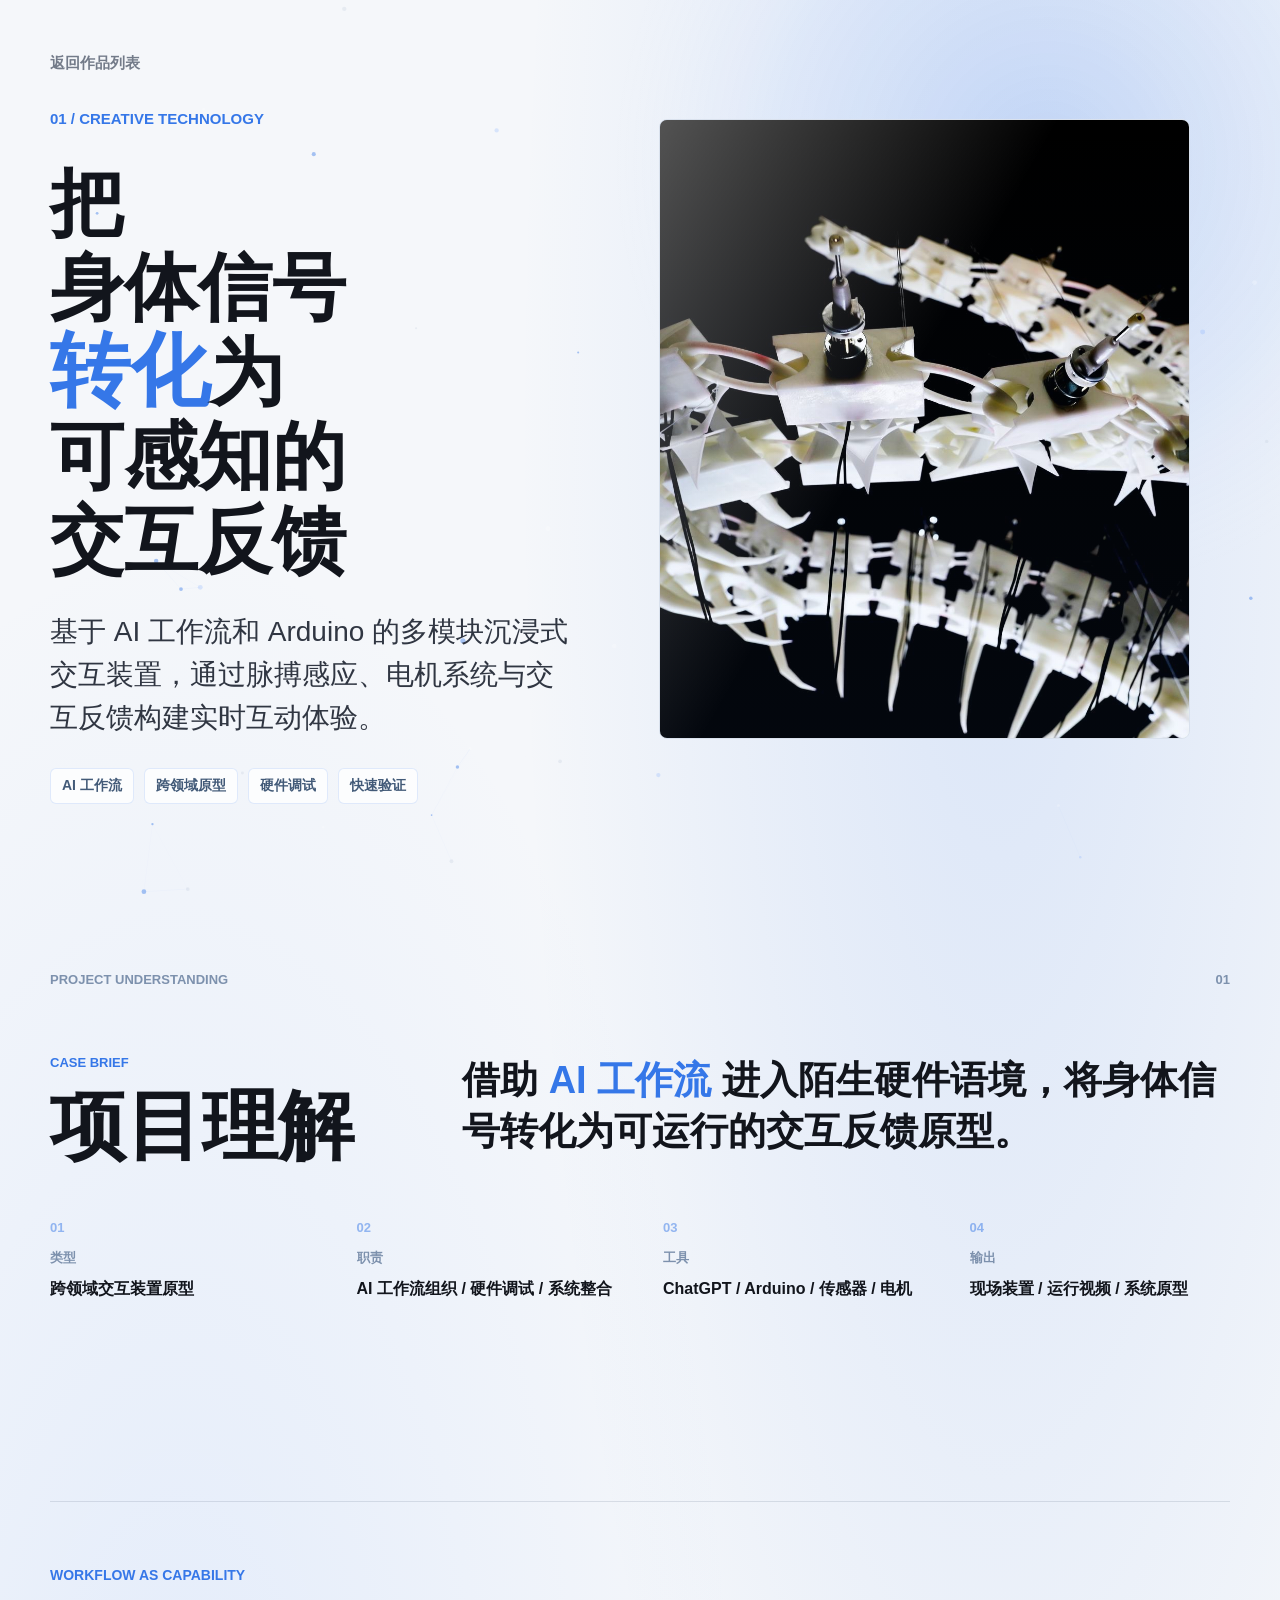
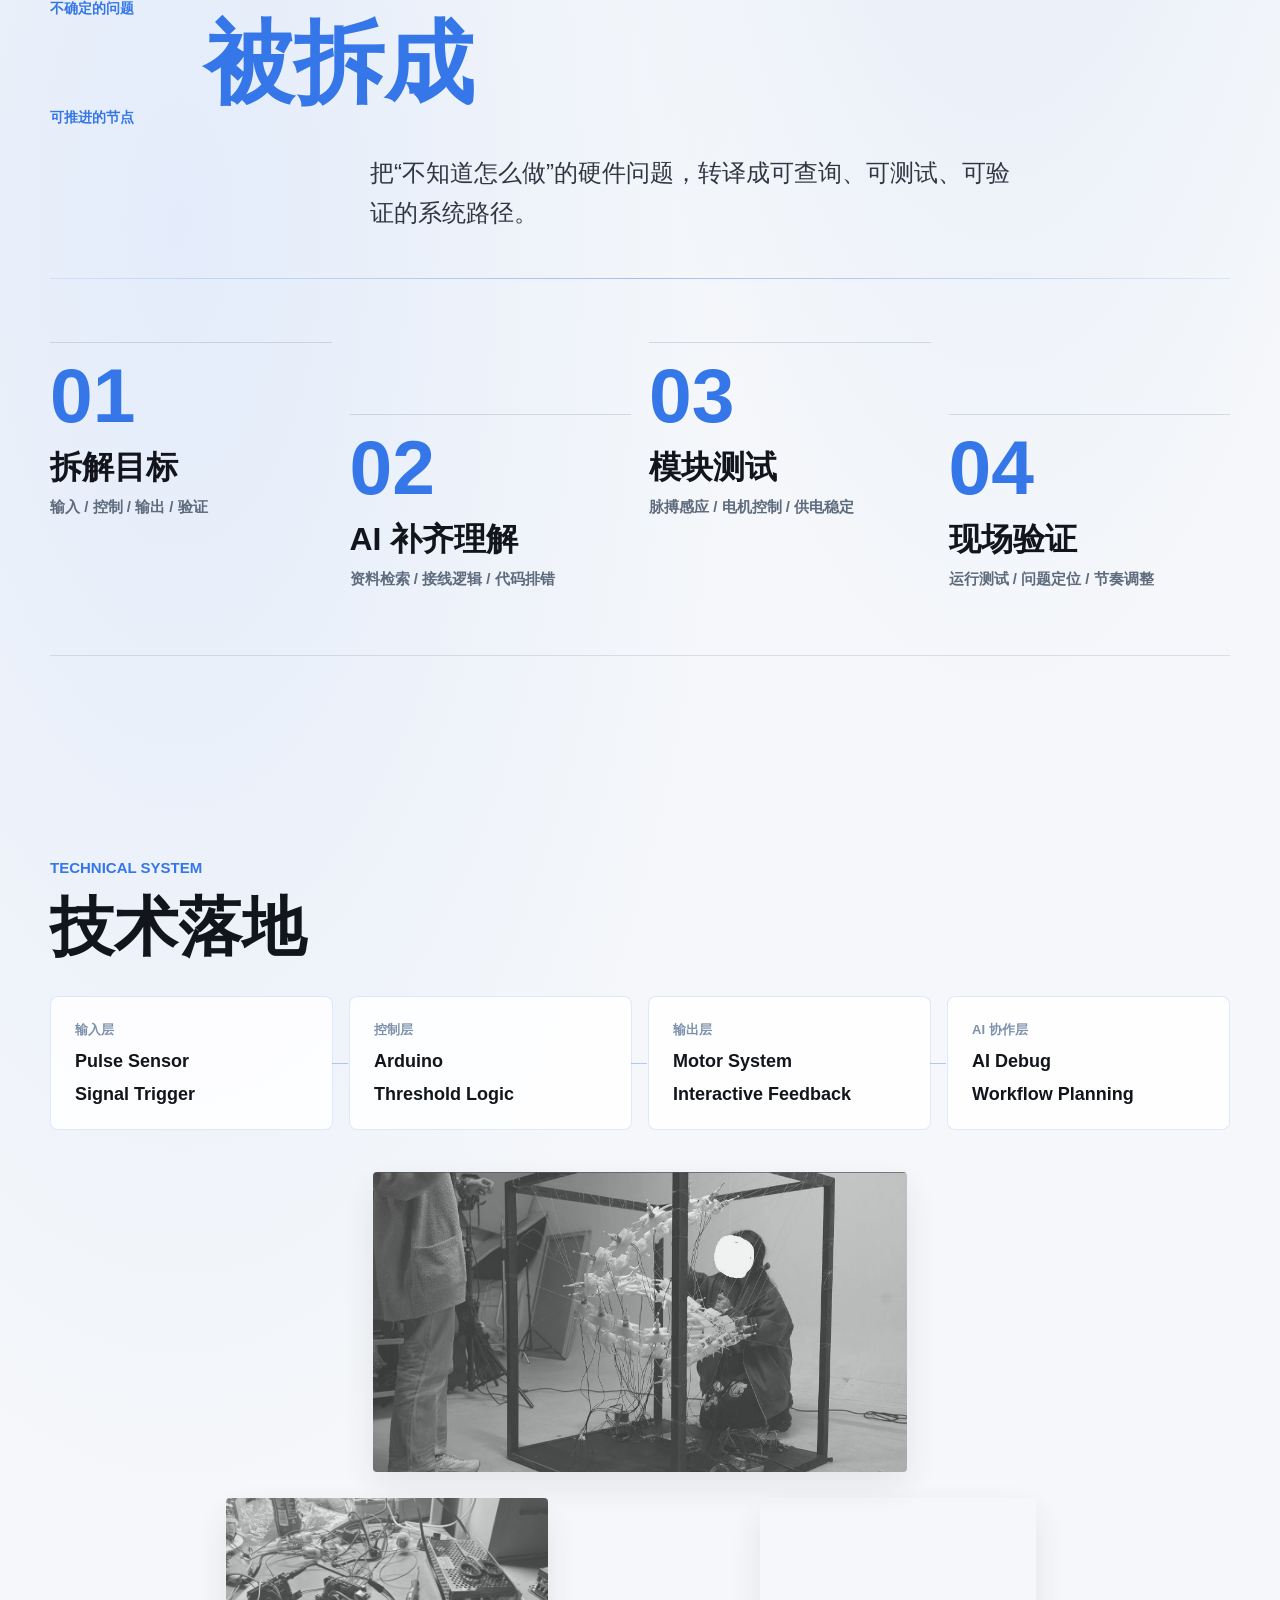
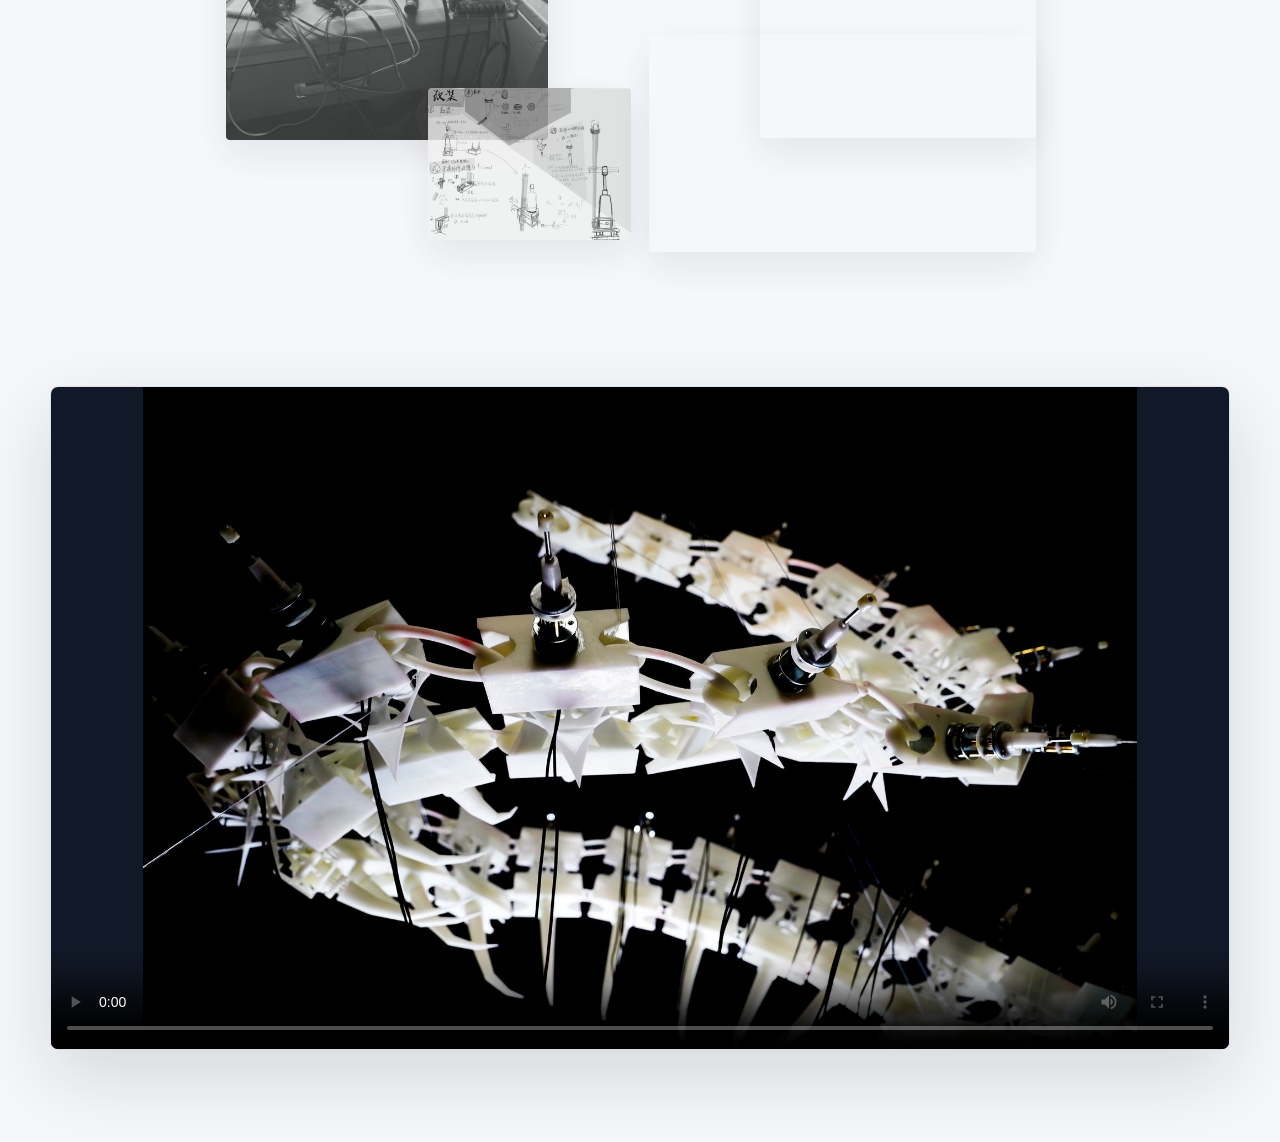
==== commit deb1eb39: "Simplify project understanding copy" ====
--- a/project-01.html
+++ b/project-01.html
@@ -48,10 +48,7 @@
             </div>
             <div class="overview-copy">
               <p class="overview-claim">
-                这个项目的重点不是展示硬件本身，而是验证我能否借助 <em>AI 工作流</em> 快速进入陌生技术语境，并把交互想法推进到可运行的系统原型。
-              </p>
-              <p>
-                我将体验目标拆分为身体输入、Arduino 控制、电机输出与现场验证几个层级，在调研、接线、代码排错和模块测试中持续使用 AI 辅助判断与迭代。
+                借助 <em>AI 工作流</em> 进入陌生硬件语境，将身体信号转化为可运行的交互反馈原型。
               </p>
             </div>
           </div>
--- a/styles.css
+++ b/styles.css
@@ -1019,19 +1019,11 @@
 
 .overview-poster {
   position: relative;
-  overflow: hidden;
-  background: linear-gradient(135deg, rgba(249, 251, 255, 0.98), rgba(235, 242, 252, 0.74));
-  padding: clamp(28px, 5vw, 64px);
+  padding: 0;
 }
 
 .overview-poster::before {
-  content: "";
-  position: absolute;
-  inset: 0;
-  background:
-    linear-gradient(90deg, rgba(53, 119, 232, 0.07), transparent 38%),
-    linear-gradient(180deg, transparent, rgba(255, 255, 255, 0.45));
-  pointer-events: none;
+  display: none;
 }
 
 .overview-kicker {
@@ -1051,7 +1043,7 @@
   display: grid;
   grid-template-columns: 0.42fr 1fr;
   gap: clamp(36px, 7vw, 96px);
-  margin-top: clamp(46px, 7vw, 84px);
+  margin-top: clamp(34px, 6vw, 68px);
   align-items: start;
 }
 
@@ -1075,7 +1067,6 @@
 
 .overview-copy {
   display: grid;
-  gap: 22px;
   max-width: 800px;
 }
 
@@ -1113,7 +1104,7 @@
   grid-template-columns: repeat(4, minmax(0, 1fr));
   counter-reset: overview;
   gap: clamp(18px, 4vw, 46px);
-  margin: clamp(42px, 6vw, 70px) 0 0;
+  margin: clamp(34px, 5vw, 56px) 0 0;
 }
 
 .overview-strip div {
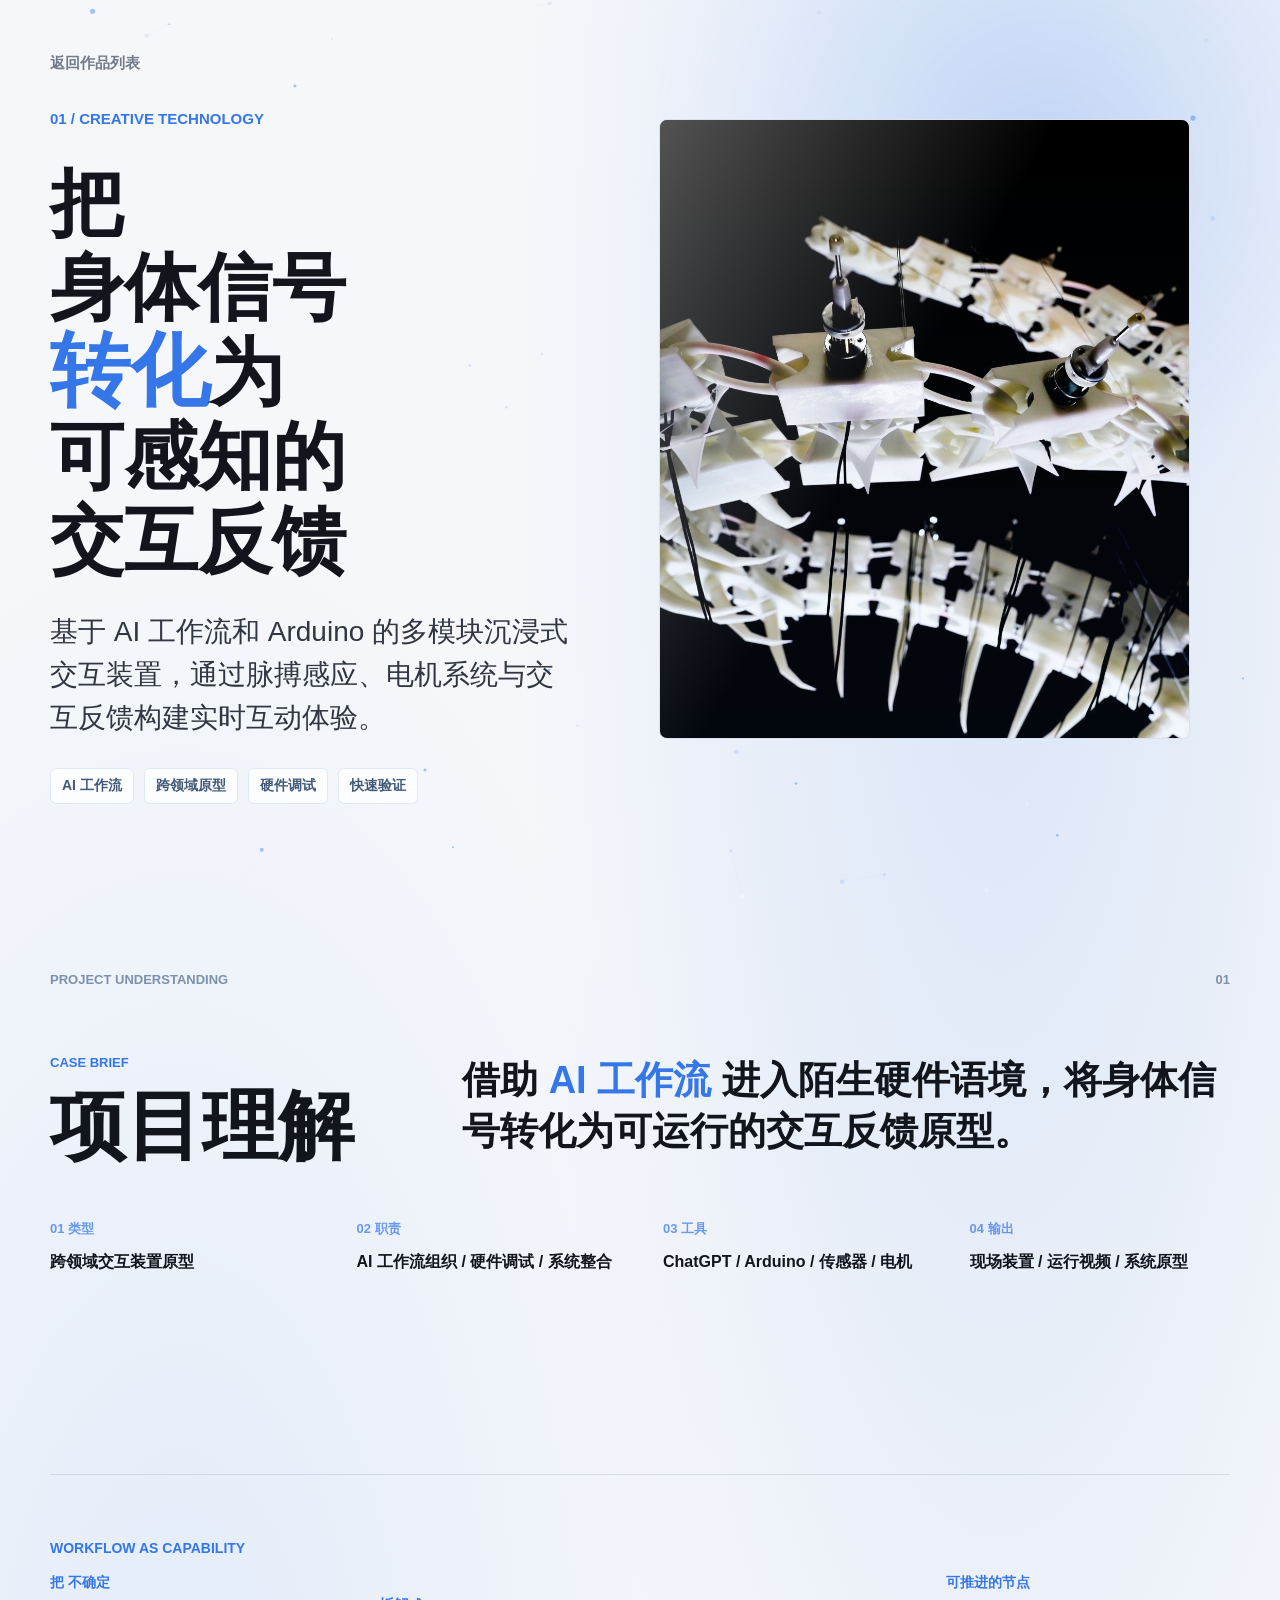
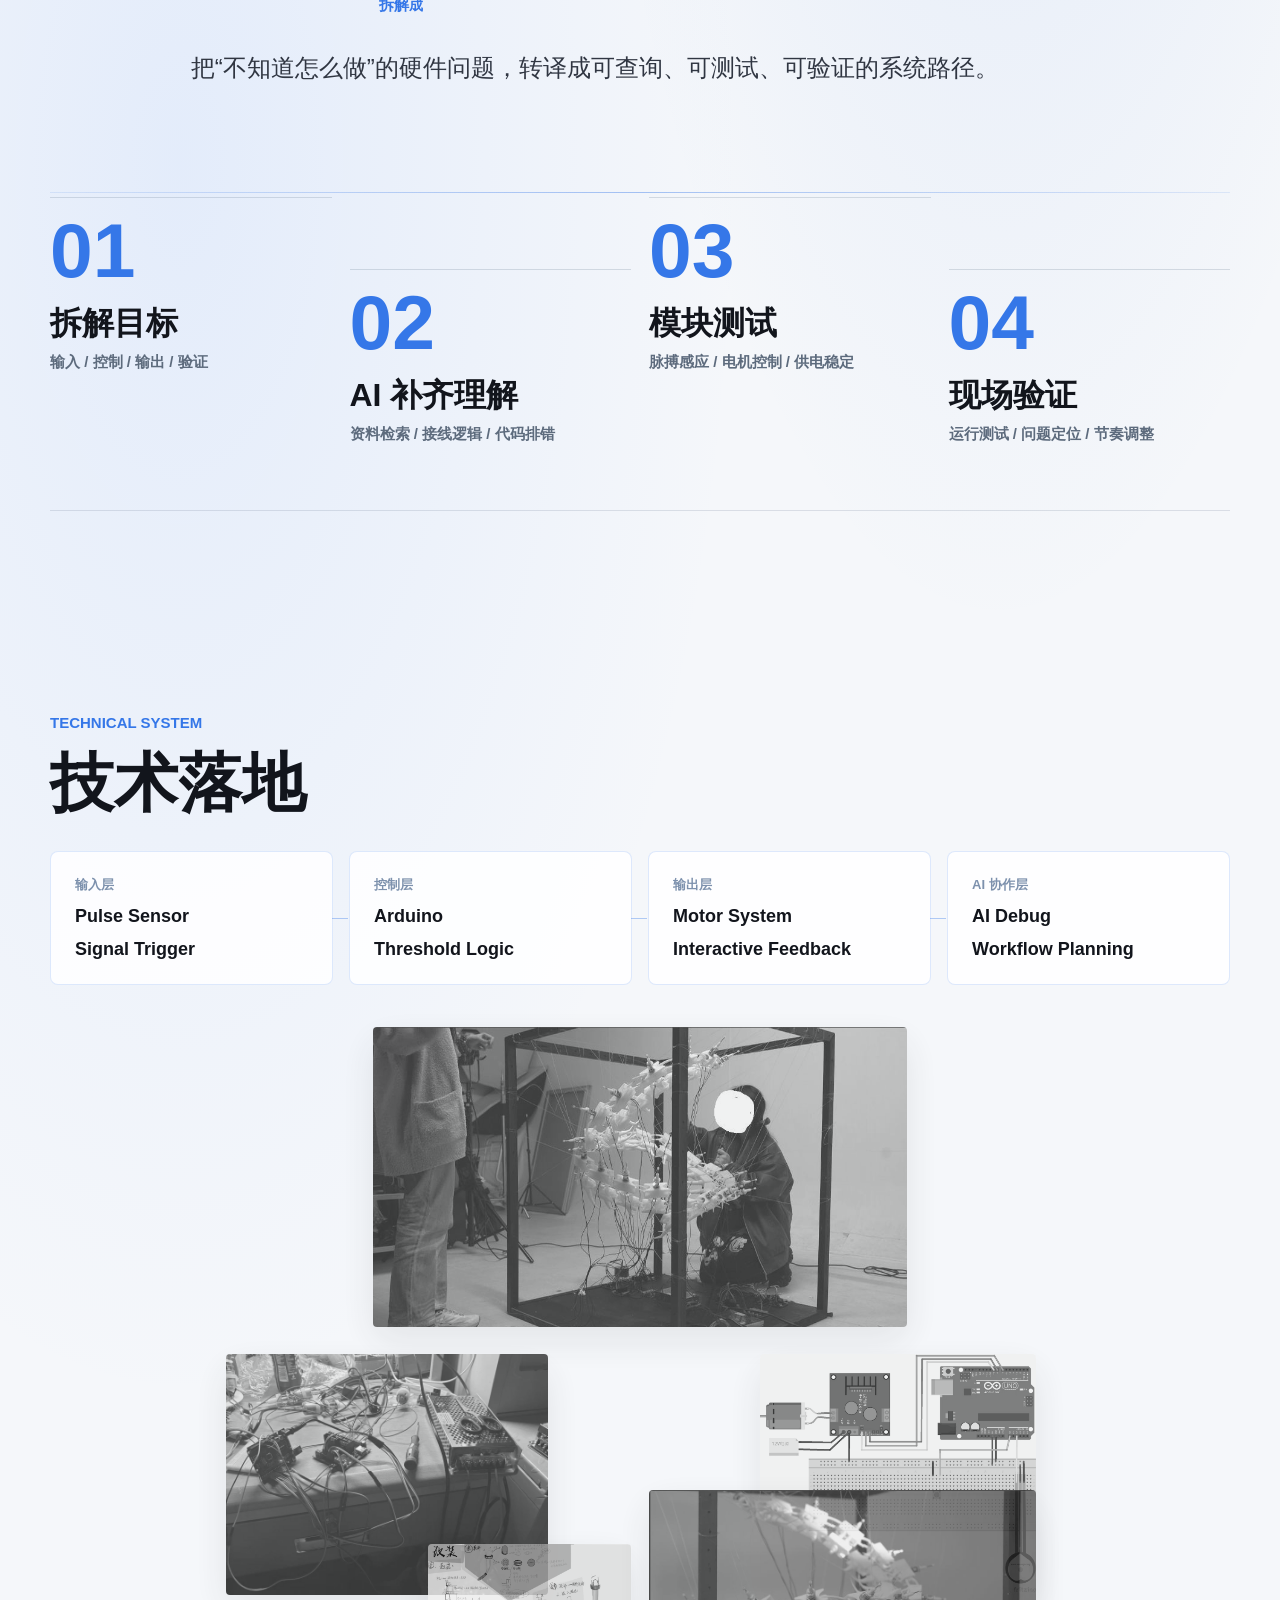
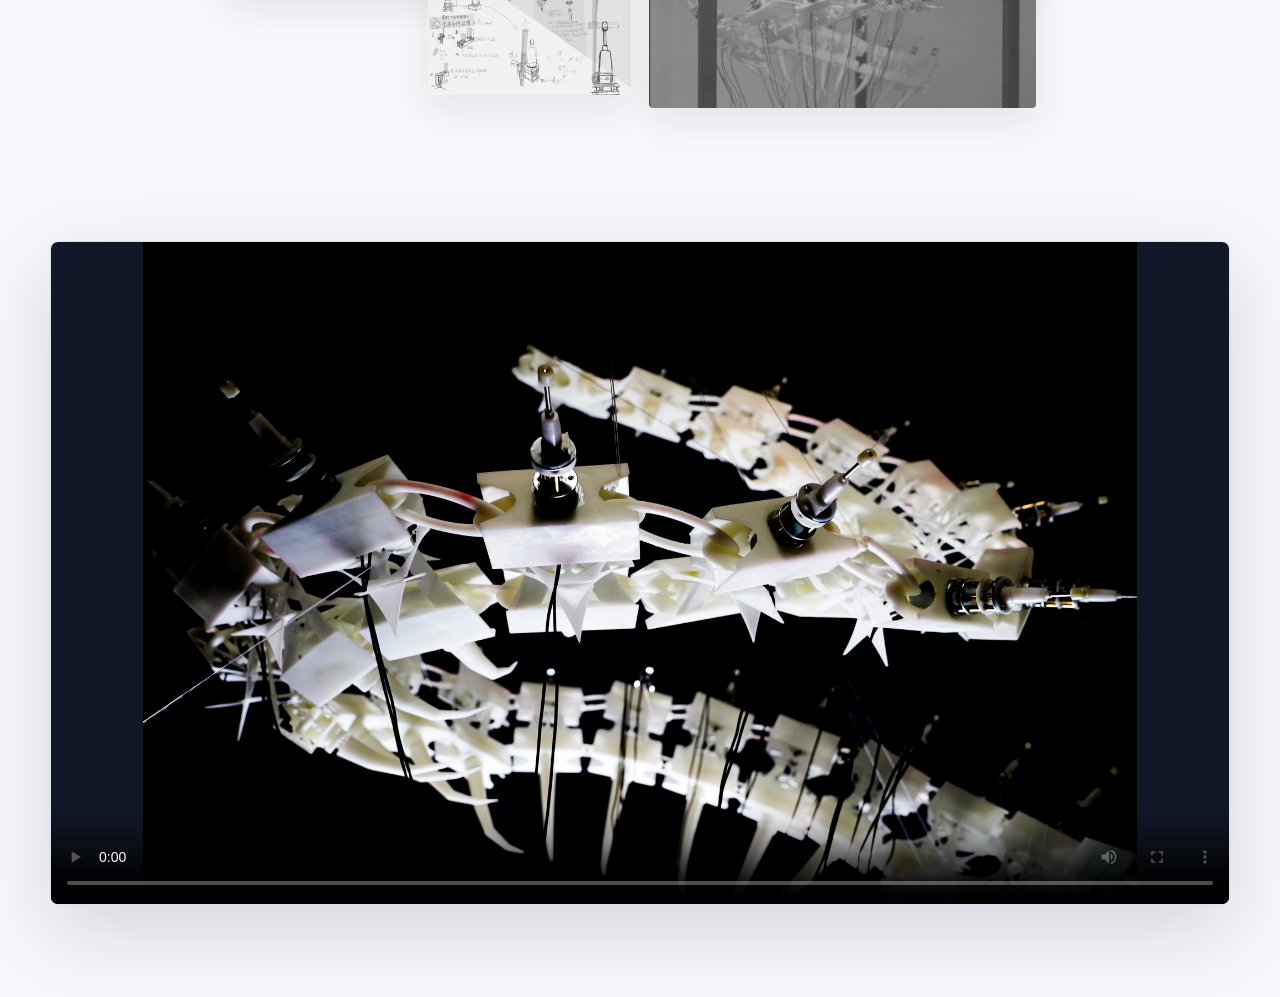
==== commit 95918f73: "Recompose workflow heading typography" ====
--- a/project-01.html
+++ b/project-01.html
@@ -77,10 +77,10 @@
         <div class="method-board" aria-label="AI 工作流推进路径">
           <div class="method-poster-head">
             <span>Workflow as Capability</span>
-            <h2 id="method-title">
-              <span>不确定的问题</span>
-              <em>被拆成</em>
-              <span>可推进的节点</span>
+            <h2 id="method-title" class="method-title-composition">
+              <span class="method-title-start">把 <em>不确定</em></span>
+              <span class="method-title-main"><em>拆解</em>成</span>
+              <span class="method-title-end">可推进的节<em>点</em></span>
             </h2>
             <p>把“不知道怎么做”的硬件问题，转译成可查询、可测试、可验证的系统路径。</p>
           </div>
--- a/styles.css
+++ b/styles.css
@@ -1113,23 +1113,18 @@
   padding: 0;
 }
 
-.overview-strip div::before {
-  content: "0" counter(overview);
-  display: block;
-  margin-bottom: 14px;
-  color: rgba(53, 119, 232, 0.5);
+.overview-strip dt {
+  color: rgba(53, 119, 232, 0.72);
   font-size: 13px;
   font-weight: 900;
 }
 
-.overview-strip dt {
-  color: #7d91ad;
-  font-size: 13px;
-  font-weight: 900;
+.overview-strip dt::before {
+  content: "0" counter(overview) " ";
 }
 
 .overview-strip dd {
-  margin: 10px 0 0;
+  margin: 12px 0 0;
   color: var(--ink);
   font-size: 16px;
   font-weight: 800;
@@ -1215,22 +1210,46 @@
 
 .method-poster-head h2 {
   display: grid;
-  gap: 4px;
+  grid-template-columns: 1fr 1.1fr 1fr;
+  gap: clamp(14px, 3vw, 36px);
+  align-items: end;
   margin-top: 18px;
-  font-size: clamp(44px, 7vw, 98px);
-  line-height: 0.98;
+  font-size: clamp(28px, 4vw, 58px);
+  line-height: 1;
 }
 
 .method-poster-head h2 em {
   color: var(--blue);
   font-style: normal;
-  margin-left: clamp(46px, 12vw, 180px);
+}
+
+.method-title-start {
+  align-self: start;
+  font-size: clamp(30px, 4vw, 58px);
+}
+
+.method-title-main {
+  color: var(--ink);
+  font-size: clamp(72px, 12vw, 168px);
+  font-weight: 950;
+  line-height: 0.85;
+}
+
+.method-title-main em {
+  font-size: 1.08em;
+}
+
+.method-title-end {
+  justify-self: end;
+  margin-bottom: clamp(10px, 1.8vw, 28px);
+  font-size: clamp(26px, 3.3vw, 48px);
+  white-space: nowrap;
 }
 
 .method-poster-head p {
-  max-width: 660px;
-  margin-top: 28px;
-  margin-left: auto;
+  max-width: none;
+  margin-top: clamp(22px, 3vw, 36px);
+  margin-left: clamp(70px, 11vw, 160px);
   color: var(--text);
   font-size: clamp(18px, 2vw, 24px);
   line-height: 1.65;
@@ -1901,8 +1920,13 @@
     grid-template-columns: 1fr;
   }
 
-  .method-poster-head h2 em {
-    margin-left: 0;
+  .method-poster-head h2 {
+    grid-template-columns: 1fr;
+    gap: 12px;
+  }
+
+  .method-title-end {
+    justify-self: start;
   }
 
   .capability-grid,
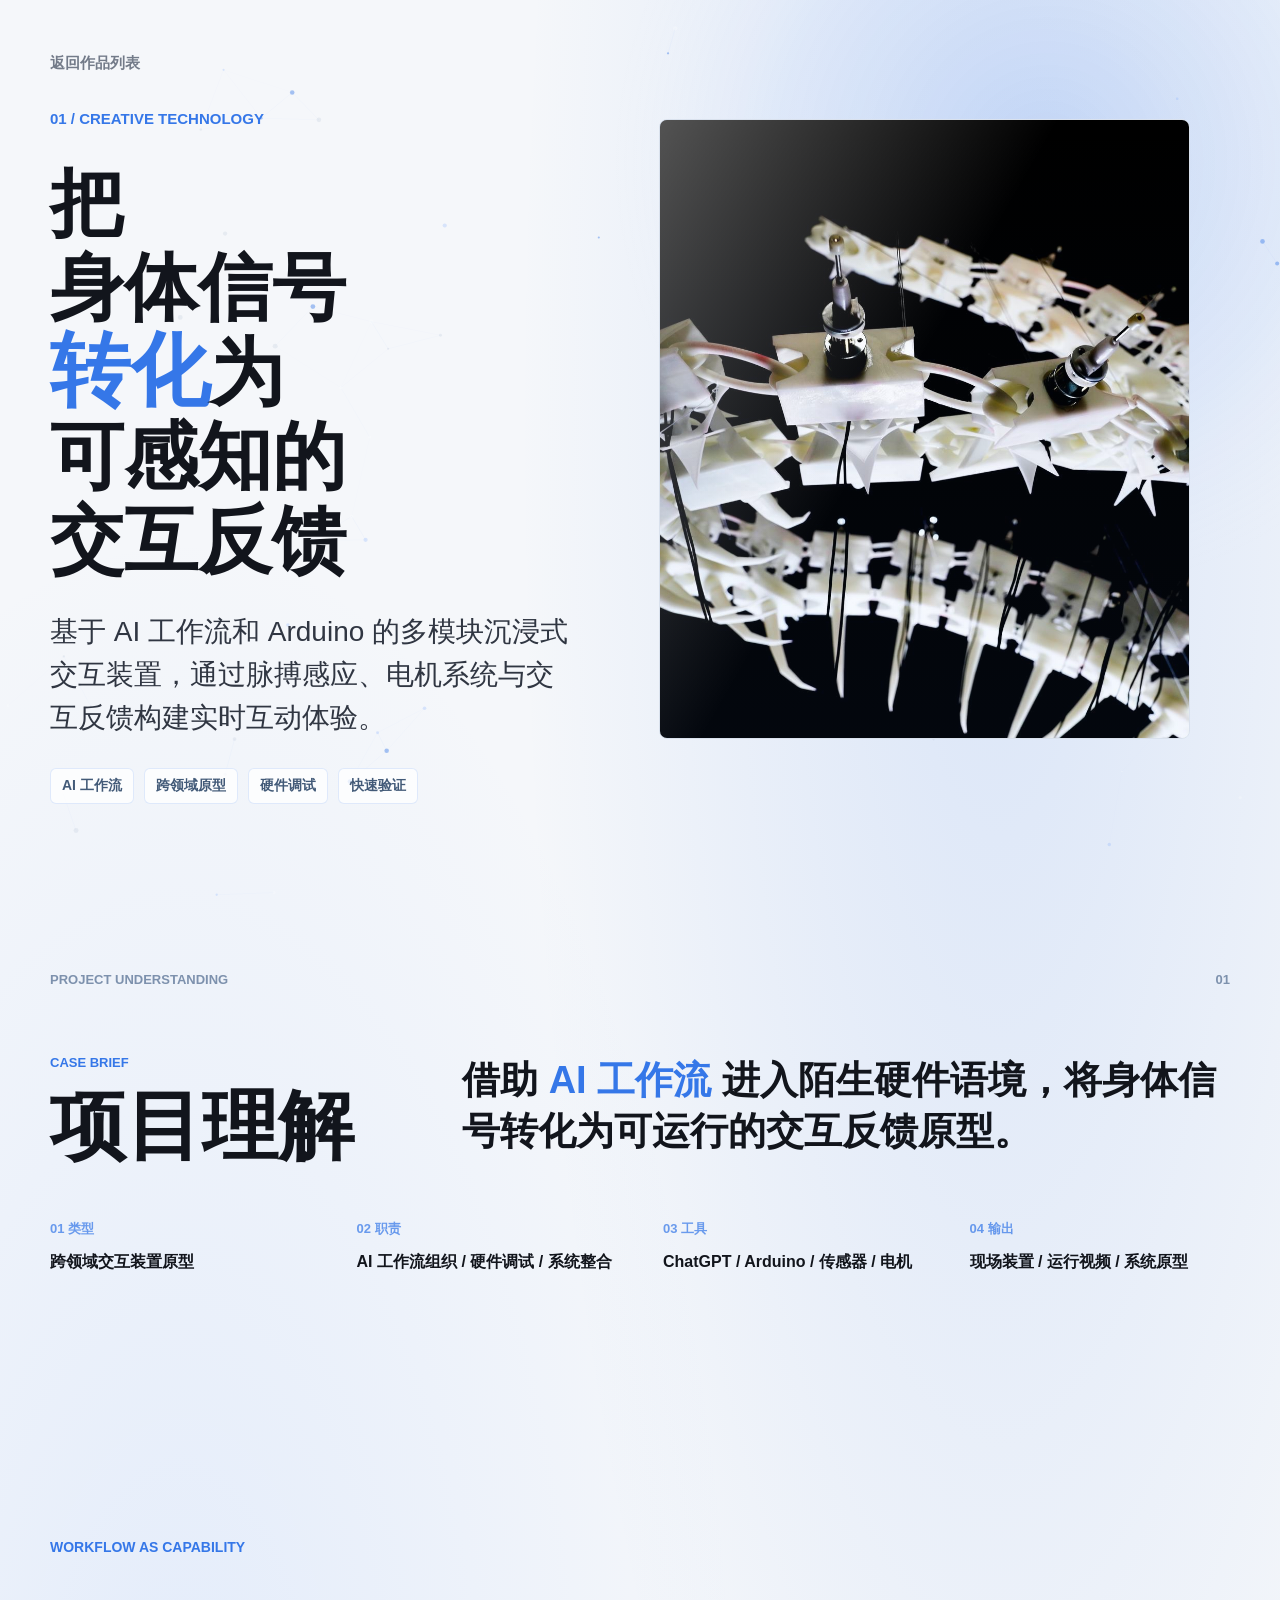
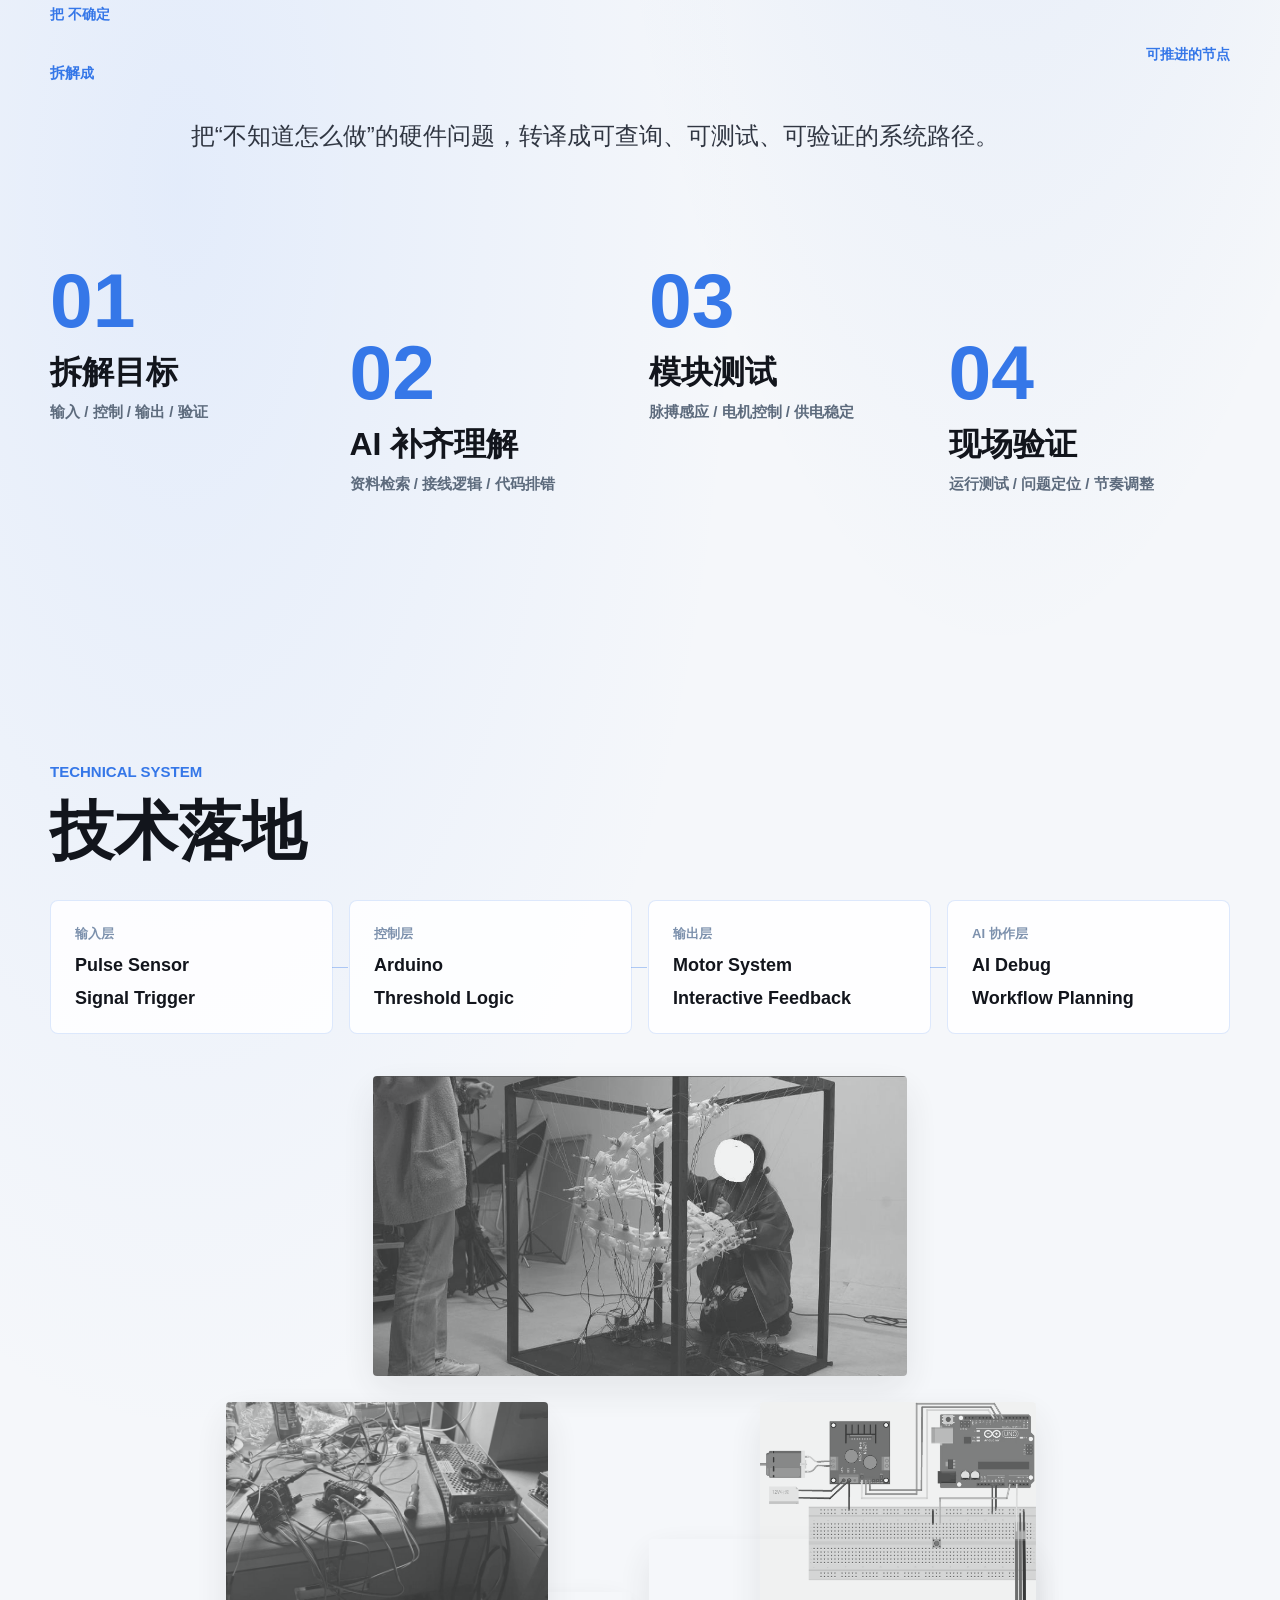
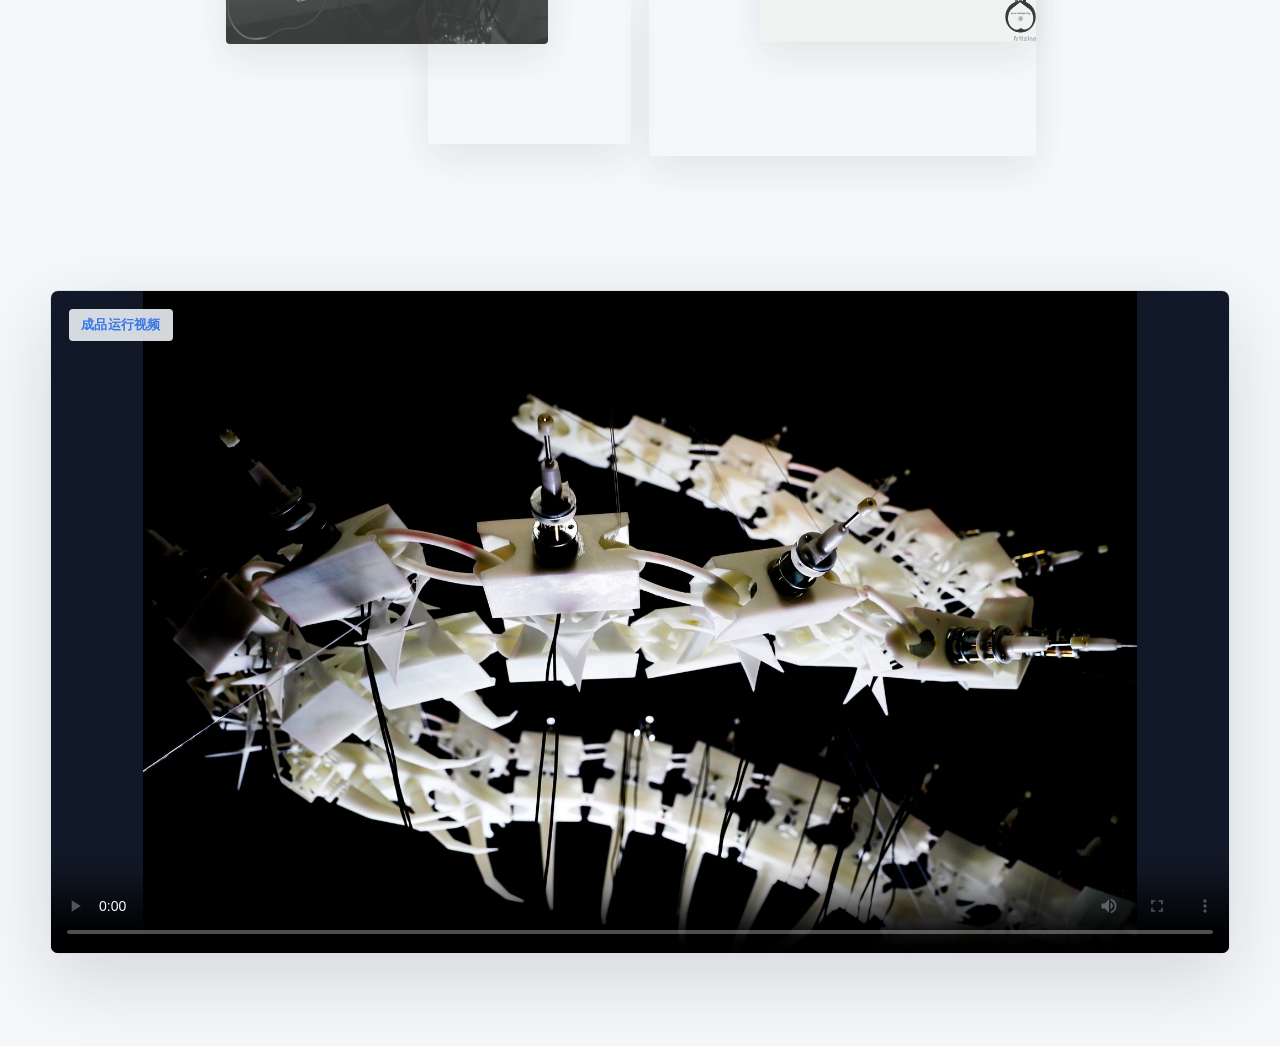
==== commit 36b898ae: "Refine workflow section and video label" ====
--- a/project-01.html
+++ b/project-01.html
@@ -159,6 +159,7 @@
           </button>
         </div>
         <div class="tech-video-embed video-shell case-video-shell" aria-label="项目成品运行视频">
+          <span class="video-corner-title">成品运行视频</span>
           <video preload="metadata" class="project-video" controls playsinline poster="./assets/project-01-cover.jpg">
             <source src="./assets/project-01-demo-web.mp4" type="video/mp4" />
           </video>
--- a/styles.css
+++ b/styles.css
@@ -830,6 +830,7 @@
 }
 
 .video-shell {
+  position: relative;
   overflow: hidden;
   border: 1px solid var(--line);
   border-radius: 8px;
@@ -1187,33 +1188,27 @@
 
 .method-board {
   position: relative;
-  border-top: 1px solid rgba(118, 134, 156, 0.22);
-  border-bottom: 1px solid rgba(118, 134, 156, 0.22);
   padding: clamp(28px, 5vw, 64px) 0;
 }
 
 .method-board::before {
-  content: "";
-  position: absolute;
-  left: 0;
-  right: 0;
-  top: 50%;
-  height: 1px;
-  background: linear-gradient(90deg, rgba(53, 119, 232, 0.12), rgba(53, 119, 232, 0.42), rgba(53, 119, 232, 0.12));
+  display: none;
 }
 
 .method-poster-head {
   position: relative;
   z-index: 1;
-  max-width: 980px;
+  max-width: none;
 }
 
 .method-poster-head h2 {
   display: grid;
-  grid-template-columns: 1fr 1.1fr 1fr;
-  gap: clamp(14px, 3vw, 36px);
+  grid-template-columns: 1fr 1.35fr 1.05fr;
+  grid-template-rows: auto auto;
+  column-gap: clamp(18px, 4vw, 64px);
+  row-gap: clamp(16px, 2vw, 28px);
   align-items: end;
-  margin-top: 18px;
+  margin-top: clamp(28px, 4vw, 54px);
   font-size: clamp(28px, 4vw, 58px);
   line-height: 1;
 }
@@ -1224,15 +1219,19 @@
 }
 
 .method-title-start {
-  align-self: start;
+  grid-column: 1 / 2;
+  grid-row: 1;
+  align-self: end;
   font-size: clamp(30px, 4vw, 58px);
 }
 
 .method-title-main {
+  grid-column: 1 / 3;
+  grid-row: 2;
   color: var(--ink);
-  font-size: clamp(72px, 12vw, 168px);
+  font-size: clamp(90px, 13.5vw, 188px);
   font-weight: 950;
-  line-height: 0.85;
+  line-height: 0.78;
 }
 
 .method-title-main em {
@@ -1240,15 +1239,18 @@
 }
 
 .method-title-end {
+  grid-column: 3 / 4;
+  grid-row: 2;
   justify-self: end;
-  margin-bottom: clamp(10px, 1.8vw, 28px);
+  align-self: end;
+  margin-bottom: clamp(8px, 1.4vw, 20px);
   font-size: clamp(26px, 3.3vw, 48px);
   white-space: nowrap;
 }
 
 .method-poster-head p {
   max-width: none;
-  margin-top: clamp(22px, 3vw, 36px);
+  margin-top: clamp(24px, 3vw, 38px);
   margin-left: clamp(70px, 11vw, 160px);
   color: var(--text);
   font-size: clamp(18px, 2vw, 24px);
@@ -1277,8 +1279,6 @@
 .method-flow article {
   position: relative;
   z-index: 1;
-  border-top: 1px solid rgba(118, 134, 156, 0.26);
-  padding-top: 18px;
 }
 
 .method-flow article:nth-child(even) {
@@ -1329,6 +1329,21 @@
 
 .tech-video-embed {
   margin-top: 54px;
+}
+
+.video-corner-title {
+  position: absolute;
+  z-index: 2;
+  top: 18px;
+  left: 18px;
+  padding: 7px 12px;
+  border-radius: 4px;
+  background: rgba(246, 250, 255, 0.86);
+  color: var(--blue);
+  font-size: 13px;
+  font-weight: 900;
+  letter-spacing: 0.02em;
+  backdrop-filter: blur(12px);
 }
 
 .case-sticky-layout {
@@ -1925,6 +1940,13 @@
     gap: 12px;
   }
 
+  .method-title-start,
+  .method-title-main,
+  .method-title-end {
+    grid-column: 1;
+    grid-row: auto;
+  }
+
   .method-title-end {
     justify-self: start;
   }
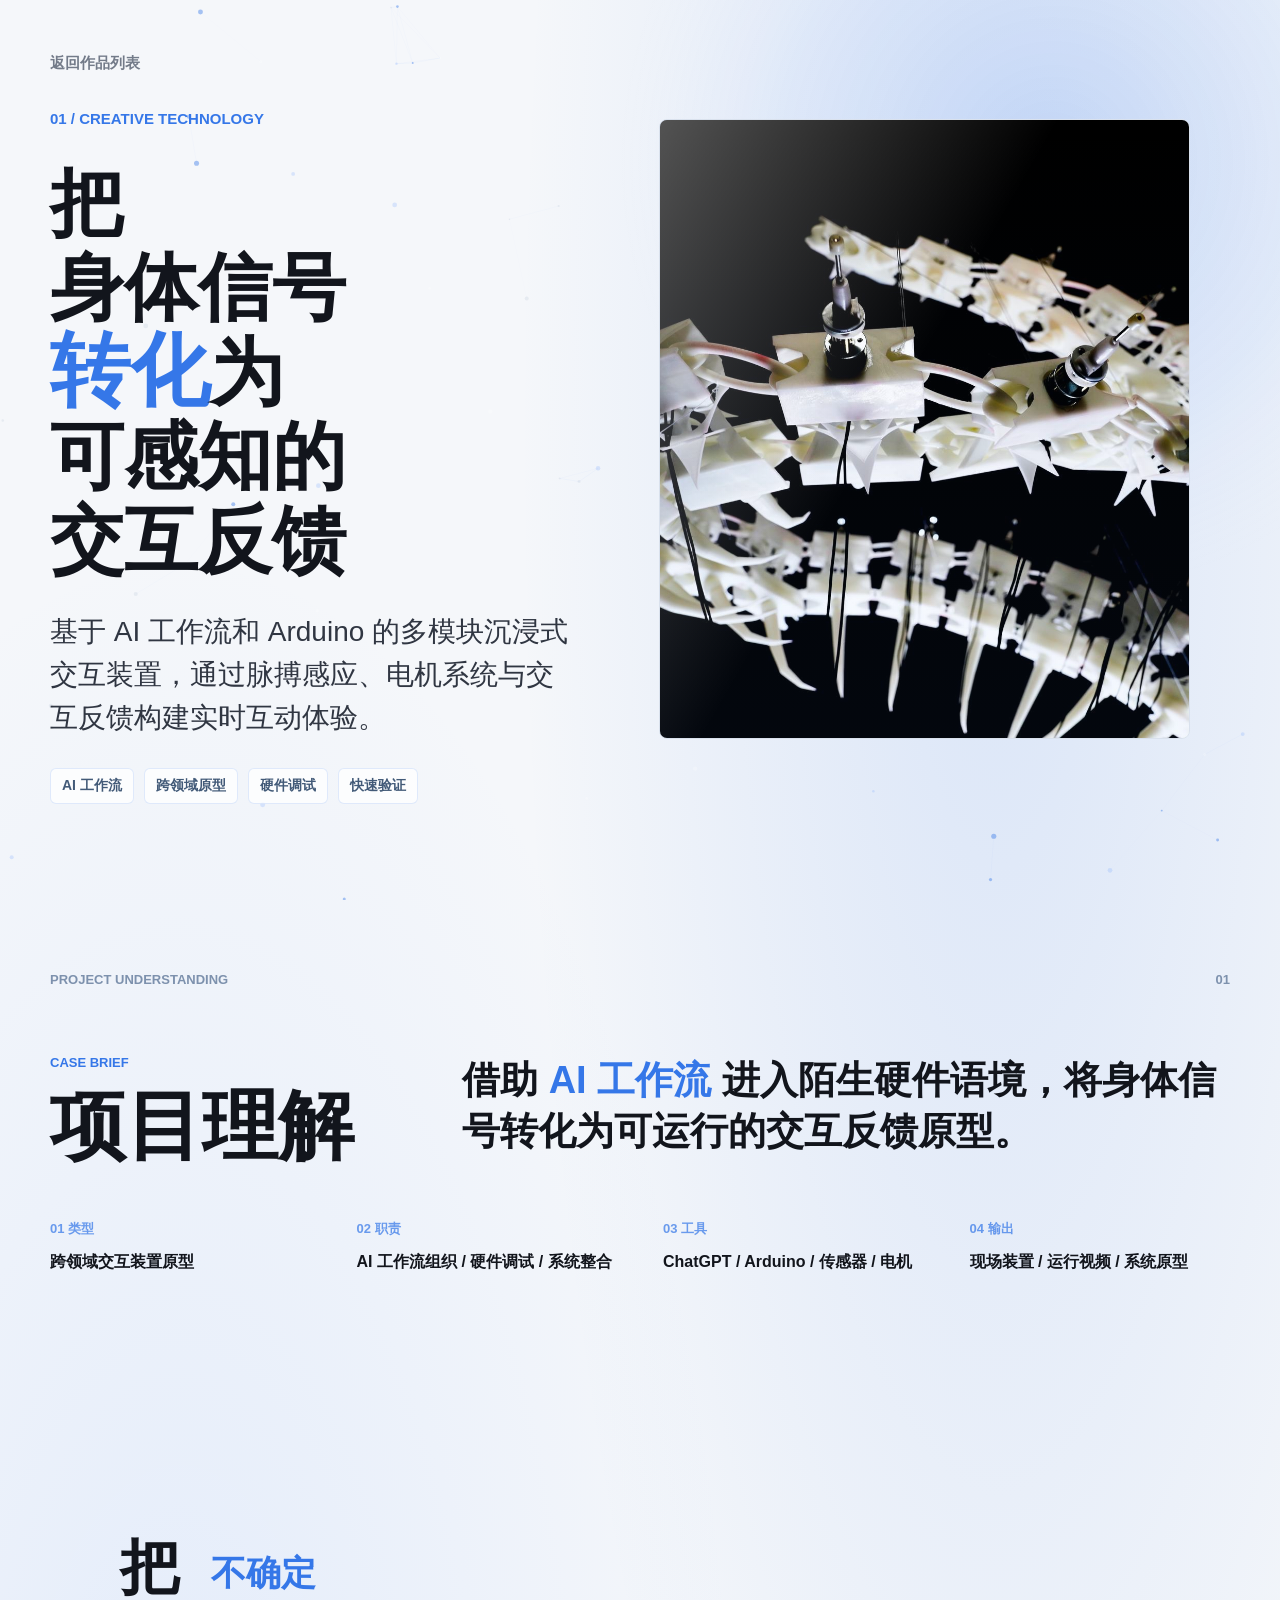
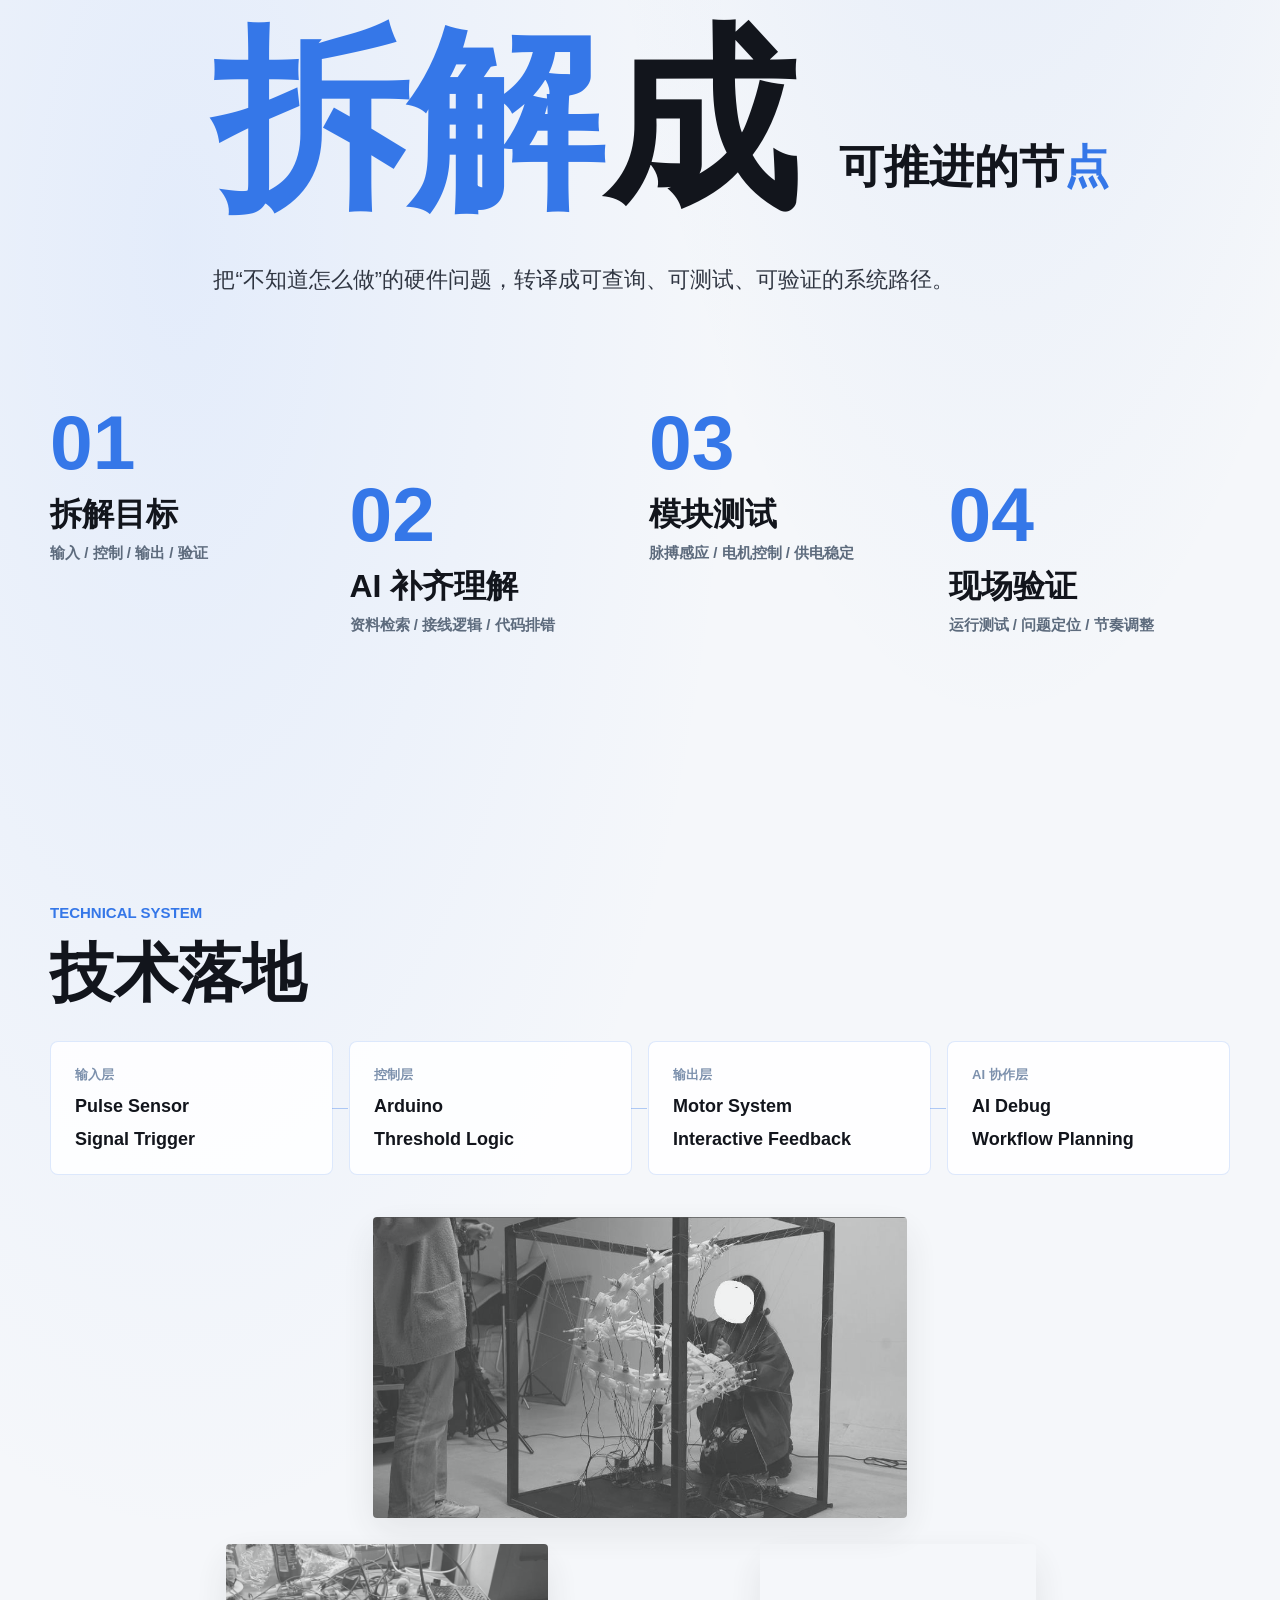
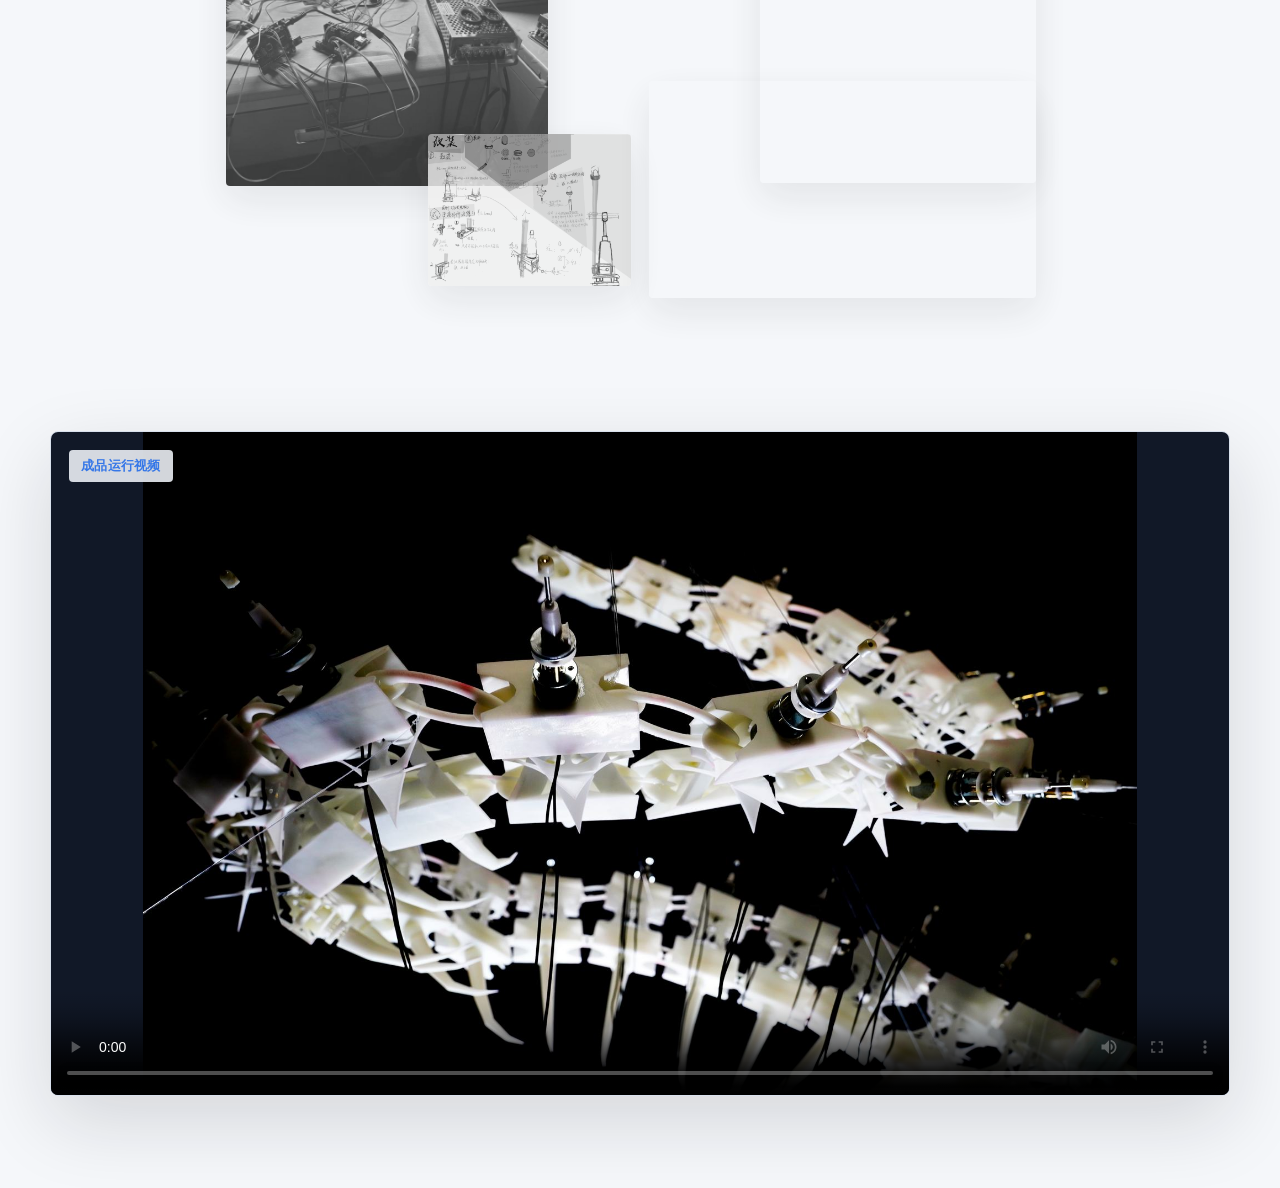
==== commit 9783423b: "Recreate workflow typography reference" ====
--- a/project-01.html
+++ b/project-01.html
@@ -76,7 +76,6 @@
       <section class="case-section case-method detail-reveal" aria-labelledby="method-title">
         <div class="method-board" aria-label="AI 工作流推进路径">
           <div class="method-poster-head">
-            <span>Workflow as Capability</span>
             <h2 id="method-title" class="method-title-composition">
               <span class="method-title-start">把 <em>不确定</em></span>
               <span class="method-title-main"><em>拆解</em>成</span>
--- a/styles.css
+++ b/styles.css
@@ -1198,62 +1198,76 @@
 .method-poster-head {
   position: relative;
   z-index: 1;
-  max-width: none;
+  width: min(100%, 1040px);
+  min-height: clamp(250px, 31vw, 360px);
+  margin: 0 auto;
 }
 
 .method-poster-head h2 {
-  display: grid;
-  grid-template-columns: 1fr 1.35fr 1.05fr;
-  grid-template-rows: auto auto;
-  column-gap: clamp(18px, 4vw, 64px);
-  row-gap: clamp(16px, 2vw, 28px);
-  align-items: end;
-  margin-top: clamp(28px, 4vw, 54px);
-  font-size: clamp(28px, 4vw, 58px);
+  position: absolute;
+  inset: 0;
+  margin: 0;
+  font-size: inherit;
   line-height: 1;
 }
 
-.method-poster-head h2 em {
+.method-poster-head .method-title-start,
+.method-poster-head .method-title-main,
+.method-poster-head .method-title-end {
+  position: absolute;
+  display: block;
+  color: var(--ink);
+  font-weight: 950;
+  letter-spacing: 0;
+  text-transform: none;
+}
+
+.method-poster-head .method-title-start em,
+.method-poster-head .method-title-main em,
+.method-poster-head .method-title-end em {
   color: var(--blue);
   font-style: normal;
 }
 
-.method-title-start {
-  grid-column: 1 / 2;
-  grid-row: 1;
-  align-self: end;
-  font-size: clamp(30px, 4vw, 58px);
-}
-
-.method-title-main {
-  grid-column: 1 / 3;
-  grid-row: 2;
-  color: var(--ink);
-  font-size: clamp(90px, 13.5vw, 188px);
-  font-weight: 950;
-  line-height: 0.78;
-}
-
-.method-title-main em {
-  font-size: 1.08em;
-}
-
-.method-title-end {
-  grid-column: 3 / 4;
-  grid-row: 2;
-  justify-self: end;
-  align-self: end;
-  margin-bottom: clamp(8px, 1.4vw, 20px);
-  font-size: clamp(26px, 3.3vw, 48px);
+.method-poster-head .method-title-start {
+  left: 0;
+  top: 0;
+  font-size: clamp(42px, 4.7vw, 68px);
+}
+
+.method-poster-head .method-title-start em {
+  margin-left: 14px;
+  font-size: 0.58em;
+  vertical-align: 0.08em;
+}
+
+.method-poster-head .method-title-main {
+  left: clamp(62px, 7.3vw, 116px);
+  top: clamp(70px, 8.2vw, 118px);
+  font-size: clamp(112px, 15.2vw, 210px);
+  line-height: 0.8;
+}
+
+.method-poster-head .method-title-main em {
+  font-size: 1em;
+}
+
+.method-poster-head .method-title-end {
+  right: clamp(20px, 4vw, 62px);
+  top: clamp(158px, 16.1vw, 232px);
+  font-size: clamp(30px, 3.55vw, 52px);
   white-space: nowrap;
 }
 
 .method-poster-head p {
+  position: absolute;
+  left: clamp(62px, 7.3vw, 116px);
+  right: 0;
+  bottom: 0;
   max-width: none;
-  margin-top: clamp(24px, 3vw, 38px);
-  margin-left: clamp(70px, 11vw, 160px);
+  margin: 0;
   color: var(--text);
-  font-size: clamp(18px, 2vw, 24px);
+  font-size: clamp(17px, 1.7vw, 23px);
   line-height: 1.65;
 }
 
@@ -1940,6 +1954,10 @@
     gap: 12px;
   }
 
+  .method-poster-head {
+    min-height: clamp(270px, 70vw, 360px);
+  }
+
   .method-title-start,
   .method-title-main,
   .method-title-end {
@@ -1947,8 +1965,29 @@
     grid-row: auto;
   }
 
-  .method-title-end {
+  .method-poster-head .method-title-start {
+    left: 0;
+    top: 0;
+    font-size: clamp(38px, 10vw, 58px);
+  }
+
+  .method-poster-head .method-title-main {
+    left: clamp(40px, 9vw, 72px);
+    top: clamp(72px, 18vw, 102px);
+    font-size: clamp(86px, 23vw, 128px);
+  }
+
+  .method-poster-head .method-title-end {
+    left: clamp(40px, 9vw, 72px);
+    right: auto;
+    top: clamp(168px, 43vw, 226px);
     justify-self: start;
+    font-size: clamp(26px, 7vw, 42px);
+  }
+
+  .method-poster-head p {
+    left: 0;
+    font-size: 16px;
   }
 
   .capability-grid,
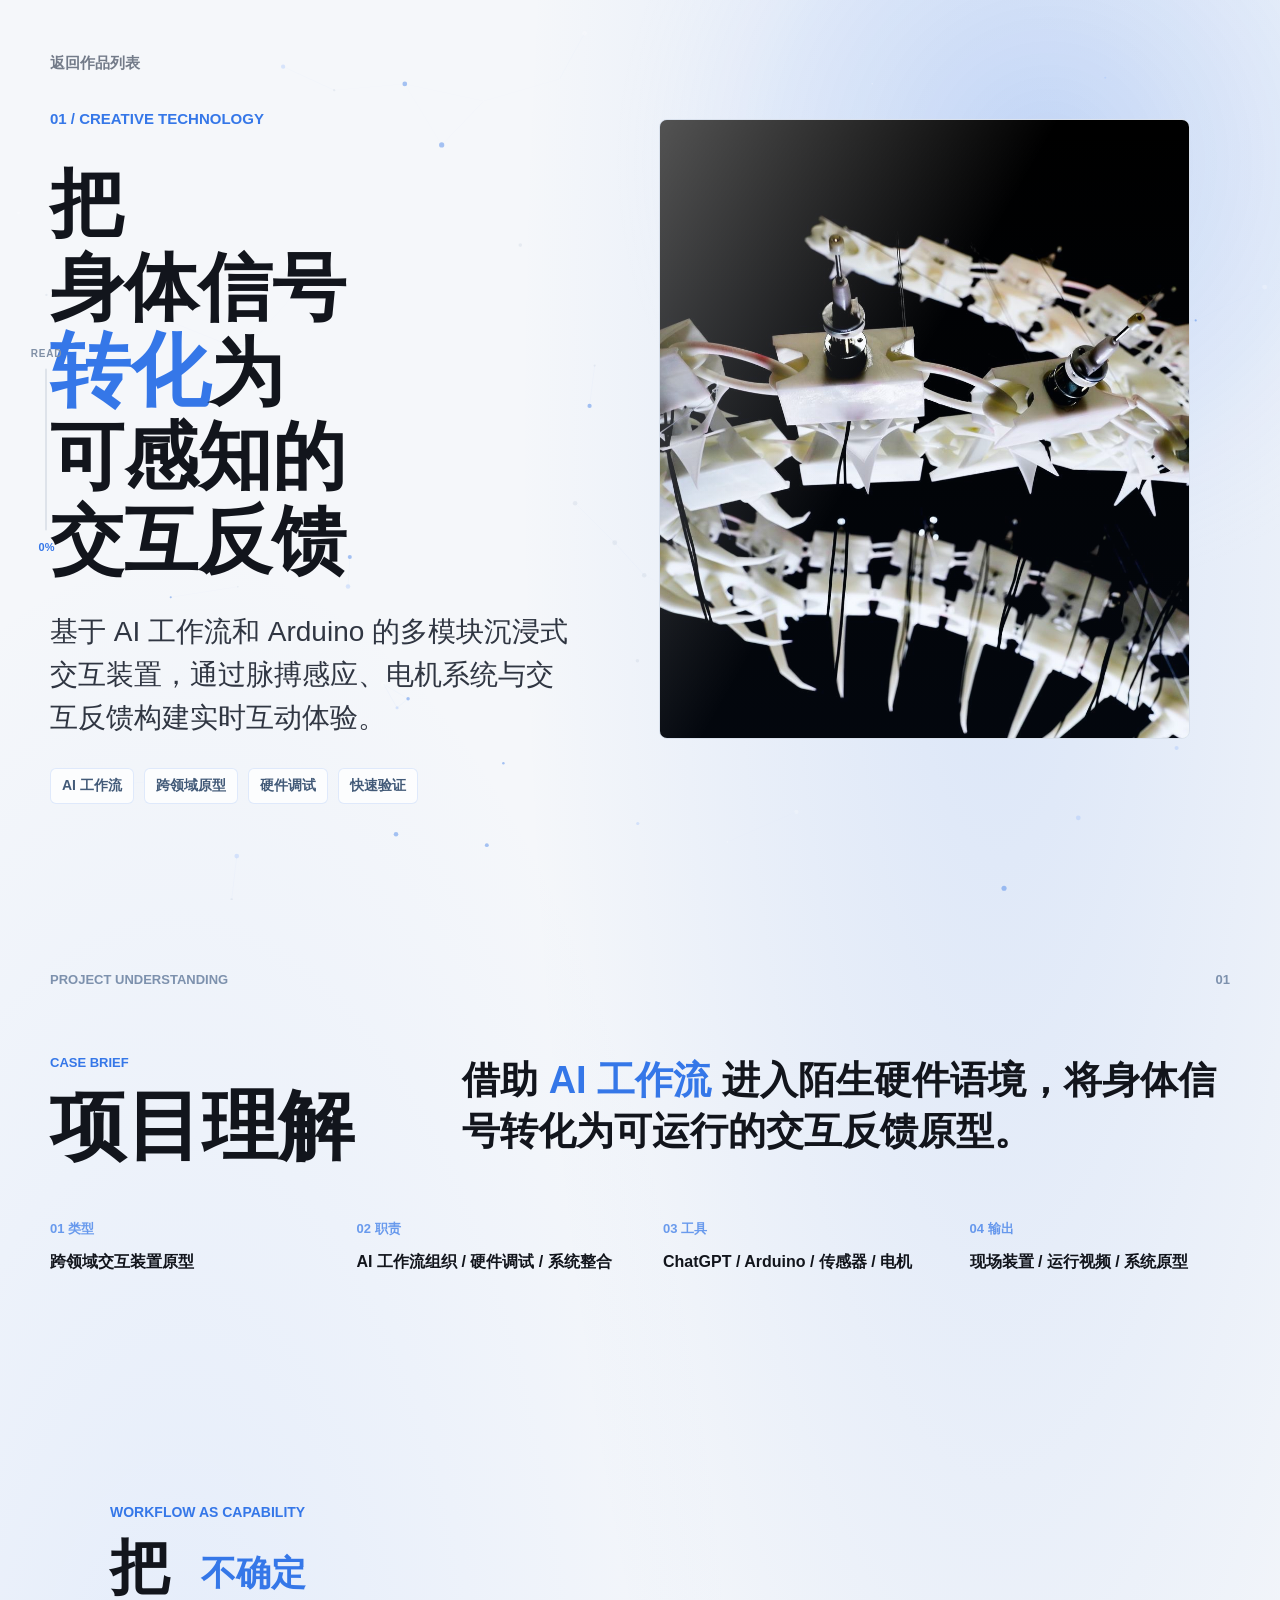
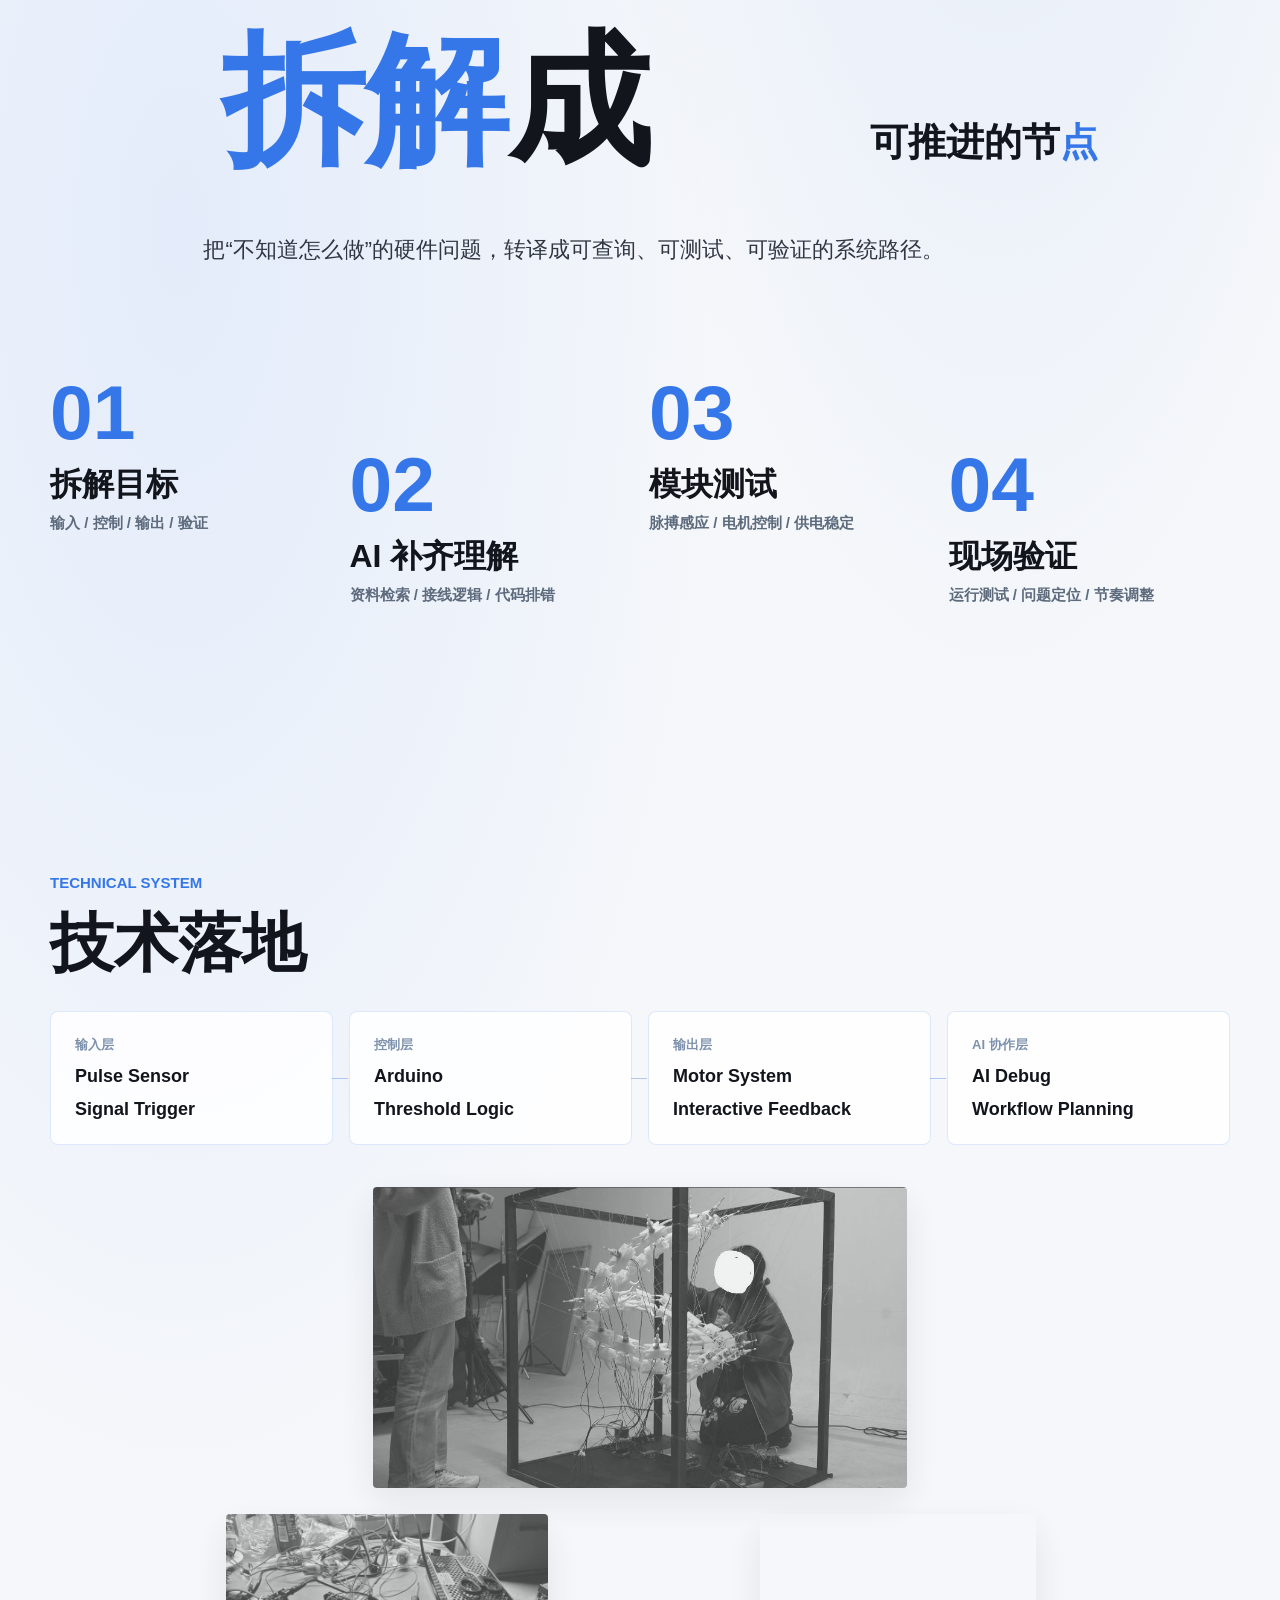
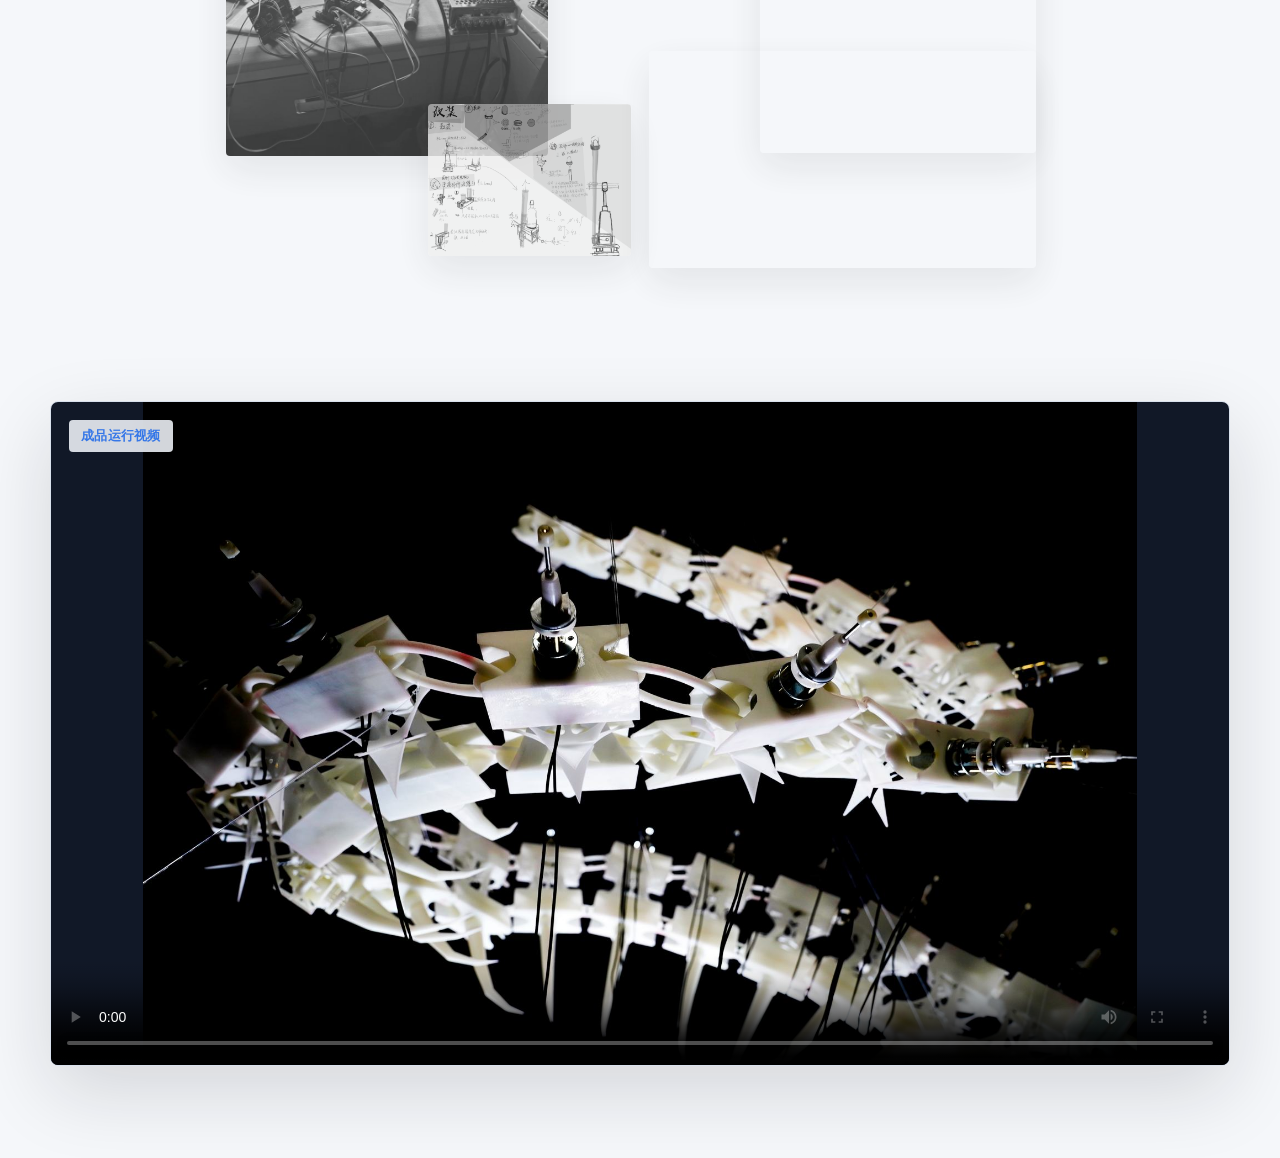
==== commit 885e4dfb: "Add project reading progress and text reveal" ====
--- a/project-01.html
+++ b/project-01.html
@@ -8,6 +8,11 @@
   </head>
   <body class="detail-page case-study-page">
     <canvas class="ambient-canvas" aria-hidden="true"></canvas>
+    <aside class="reading-progress" aria-label="页面阅读进度">
+      <span>Read</span>
+      <div class="reading-progress-track"><i></i></div>
+      <strong>0%</strong>
+    </aside>
     <main>
       <section class="detail-hero case-hero detail-reveal is-visible">
         <div class="case-hero-copy">
@@ -76,6 +81,7 @@
       <section class="case-section case-method detail-reveal" aria-labelledby="method-title">
         <div class="method-board" aria-label="AI 工作流推进路径">
           <div class="method-poster-head">
+            <span class="method-poster-label">Workflow as Capability</span>
             <h2 id="method-title" class="method-title-composition">
               <span class="method-title-start">把 <em>不确定</em></span>
               <span class="method-title-main"><em>拆解</em>成</span>
--- a/styles.css
+++ b/styles.css
@@ -794,6 +794,50 @@
   pointer-events: none;
 }
 
+.reading-progress {
+  position: fixed;
+  left: clamp(14px, 2.4vw, 34px);
+  top: 50%;
+  z-index: 20;
+  display: grid;
+  justify-items: center;
+  gap: 10px;
+  color: #8090a6;
+  font-size: 10px;
+  font-weight: 800;
+  letter-spacing: 0.08em;
+  text-transform: uppercase;
+  pointer-events: none;
+  transform: translateY(-50%);
+}
+
+.reading-progress-track {
+  position: relative;
+  overflow: hidden;
+  width: 2px;
+  height: clamp(118px, 18vh, 184px);
+  border-radius: 999px;
+  background: rgba(132, 148, 171, 0.2);
+}
+
+.reading-progress-track i {
+  position: absolute;
+  inset: 0;
+  display: block;
+  border-radius: inherit;
+  background: linear-gradient(180deg, var(--blue), rgba(53, 119, 232, 0.28));
+  transform: scaleY(var(--read-progress, 0));
+  transform-origin: 50% 0;
+  transition: transform 180ms ease;
+}
+
+.reading-progress strong {
+  color: var(--blue);
+  font-size: 11px;
+  font-weight: 900;
+  letter-spacing: 0;
+}
+
 .detail-hero,
 .detail-section {
   width: min(1180px, calc(100% - 40px));
@@ -1198,9 +1242,15 @@
 .method-poster-head {
   position: relative;
   z-index: 1;
-  width: min(100%, 1040px);
-  min-height: clamp(250px, 31vw, 360px);
+  width: min(100%, 1060px);
+  min-height: clamp(250px, 28vw, 330px);
   margin: 0 auto;
+}
+
+.method-poster-label {
+  position: absolute;
+  left: 0;
+  top: -34px;
 }
 
 .method-poster-head h2 {
@@ -1242,10 +1292,10 @@
 }
 
 .method-poster-head .method-title-main {
-  left: clamp(62px, 7.3vw, 116px);
-  top: clamp(70px, 8.2vw, 118px);
-  font-size: clamp(112px, 15.2vw, 210px);
-  line-height: 0.8;
+  left: clamp(70px, 9vw, 112px);
+  top: clamp(76px, 8vw, 104px);
+  font-size: clamp(96px, 11.2vw, 158px);
+  line-height: 0.84;
 }
 
 .method-poster-head .method-title-main em {
@@ -1253,9 +1303,10 @@
 }
 
 .method-poster-head .method-title-end {
-  right: clamp(20px, 4vw, 62px);
-  top: clamp(158px, 16.1vw, 232px);
-  font-size: clamp(30px, 3.55vw, 52px);
+  left: clamp(640px, 66vw, 760px);
+  right: auto;
+  top: clamp(166px, 14.5vw, 206px);
+  font-size: clamp(28px, 3vw, 42px);
   white-space: nowrap;
 }
 
@@ -1269,6 +1320,70 @@
   color: var(--text);
   font-size: clamp(17px, 1.7vw, 23px);
   line-height: 1.65;
+}
+
+.detail-reveal .method-poster-label,
+.detail-reveal .method-title-start,
+.detail-reveal .method-title-main,
+.detail-reveal .method-title-end,
+.detail-reveal .method-poster-head p {
+  opacity: 0;
+  filter: blur(7px);
+  transition:
+    opacity 980ms ease,
+    transform 980ms cubic-bezier(0.16, 1, 0.3, 1),
+    filter 980ms ease;
+}
+
+.detail-reveal .method-poster-label {
+  transform: translateY(10px);
+}
+
+.detail-reveal .method-title-start {
+  transform: translateY(20px);
+}
+
+.detail-reveal .method-title-main {
+  transform: translateY(32px) scale(0.97);
+  transform-origin: left center;
+}
+
+.detail-reveal .method-title-end {
+  transform: translateX(24px);
+}
+
+.detail-reveal .method-poster-head p {
+  transform: translateY(18px);
+}
+
+.detail-reveal.is-visible .method-poster-label,
+.detail-reveal.is-visible .method-title-start,
+.detail-reveal.is-visible .method-title-main,
+.detail-reveal.is-visible .method-title-end,
+.detail-reveal.is-visible .method-poster-head p {
+  opacity: 1;
+  filter: blur(0);
+  transform: translate(0, 0) scale(1);
+}
+
+.detail-reveal.is-visible .method-poster-label {
+  transition-delay: 120ms;
+}
+
+.detail-reveal.is-visible .method-title-start {
+  transition-delay: 230ms;
+}
+
+.detail-reveal.is-visible .method-title-main {
+  transition-delay: 360ms;
+}
+
+.detail-reveal.is-visible .method-title-end {
+  transition-delay: 540ms;
+}
+
+.detail-reveal.is-visible .method-poster-head p {
+  transition-delay: 680ms;
 }
 
 .method-flow span {
@@ -2076,6 +2191,10 @@
 }
 
 @media (max-width: 620px) {
+  .reading-progress {
+    display: none;
+  }
+
   h1 {
     font-size: clamp(36px, 10.6vw, 44px);
   }
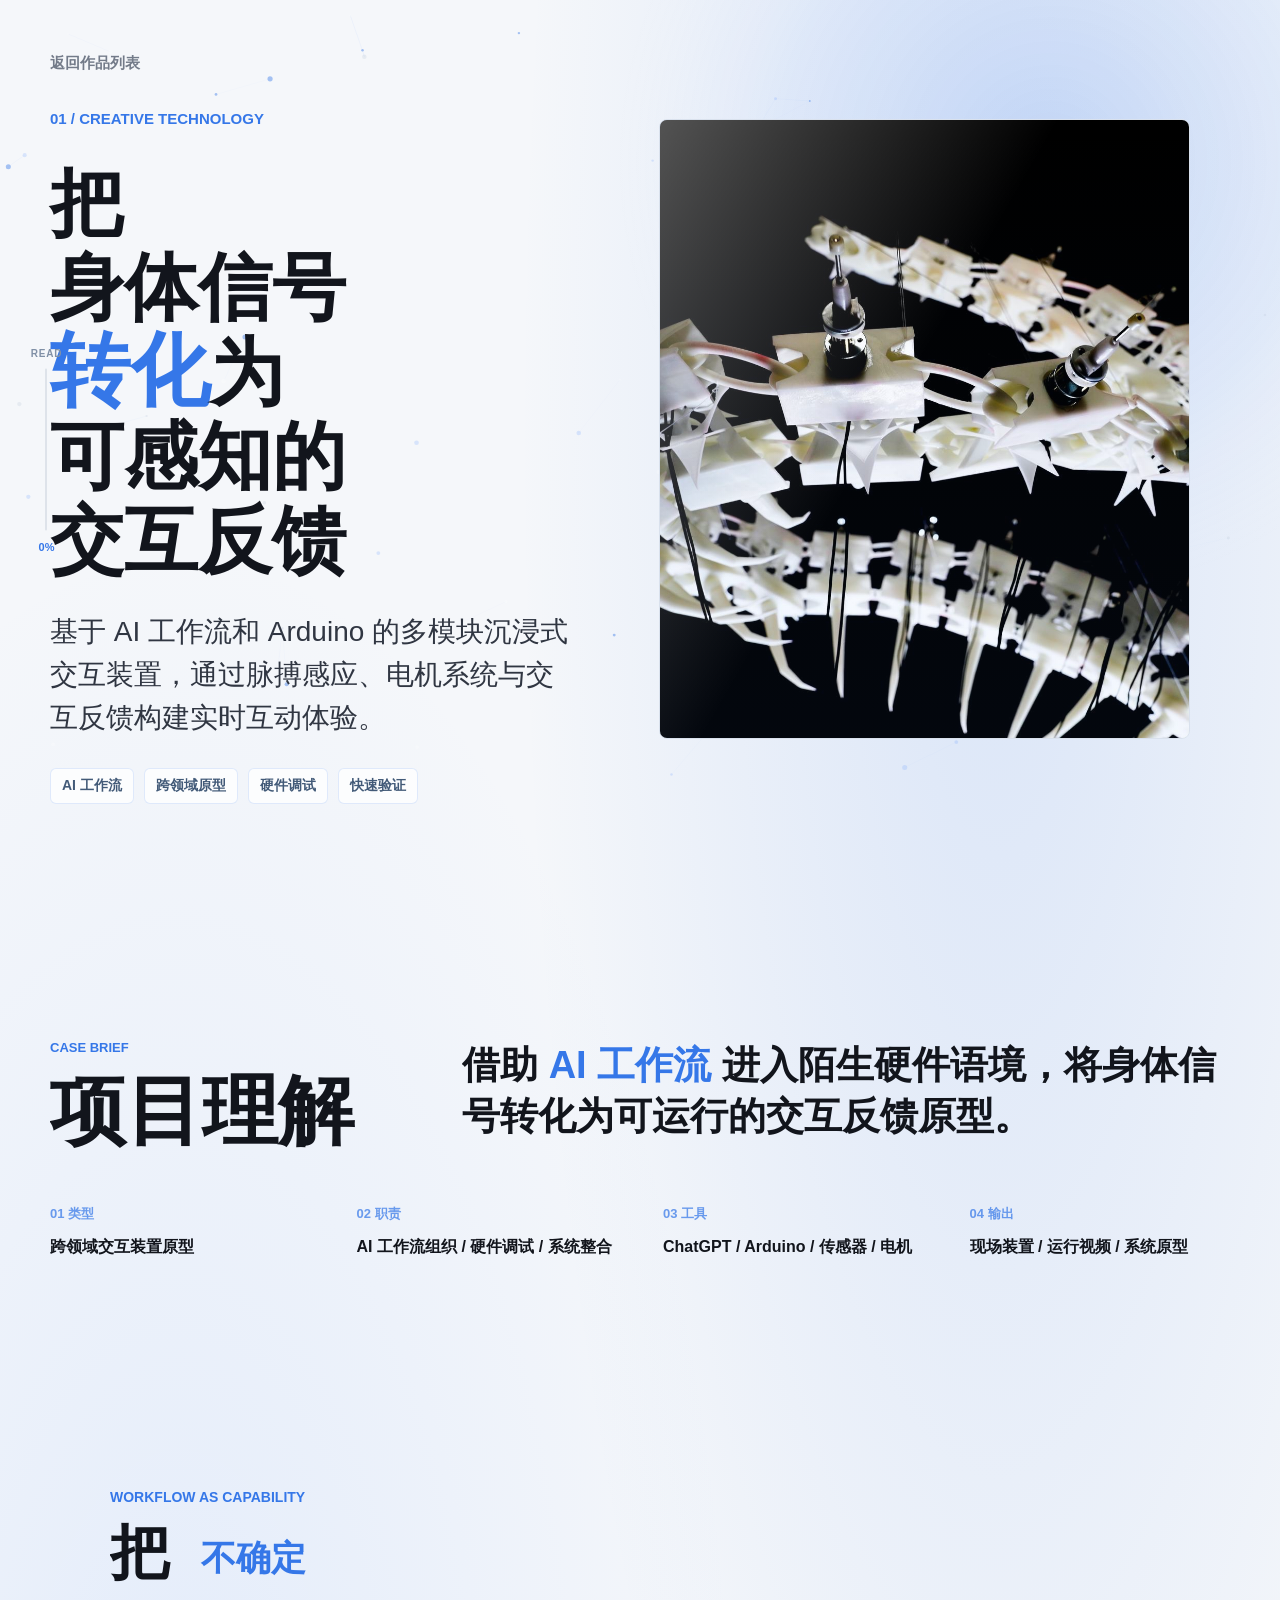
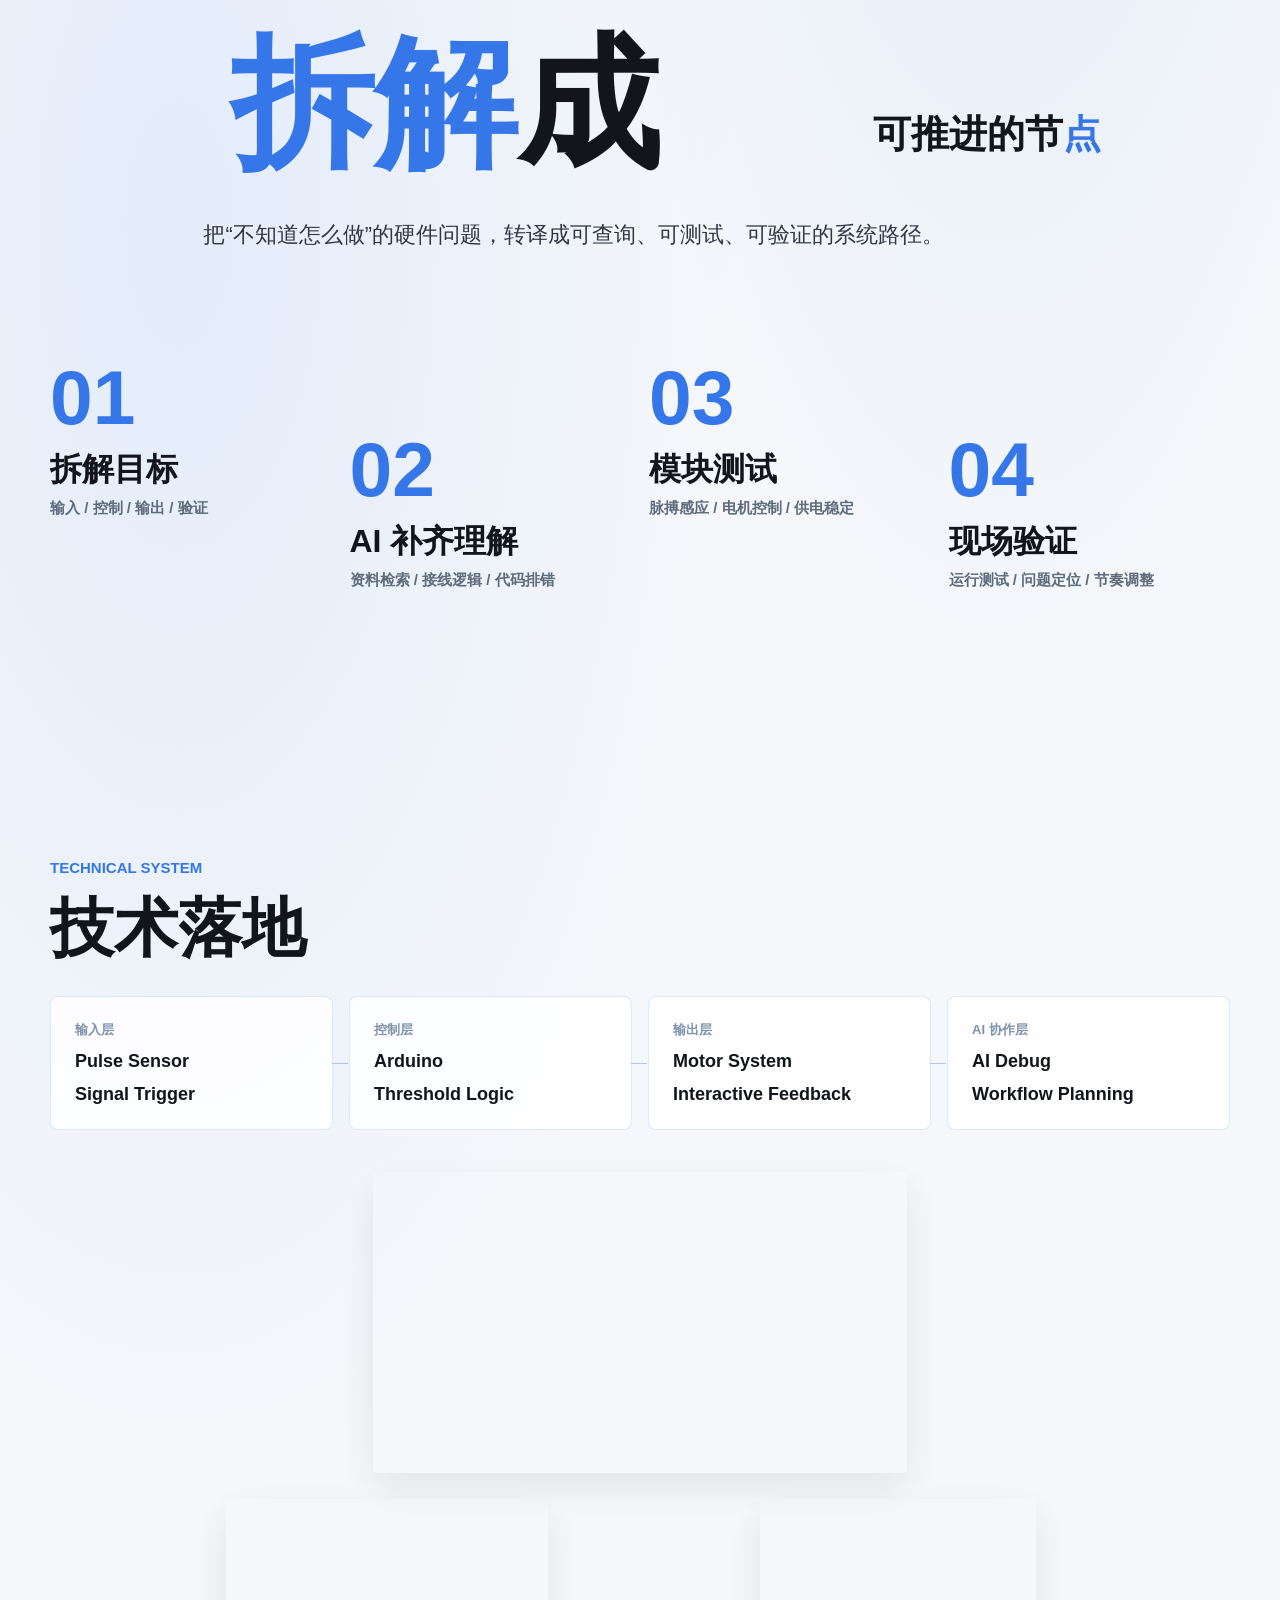
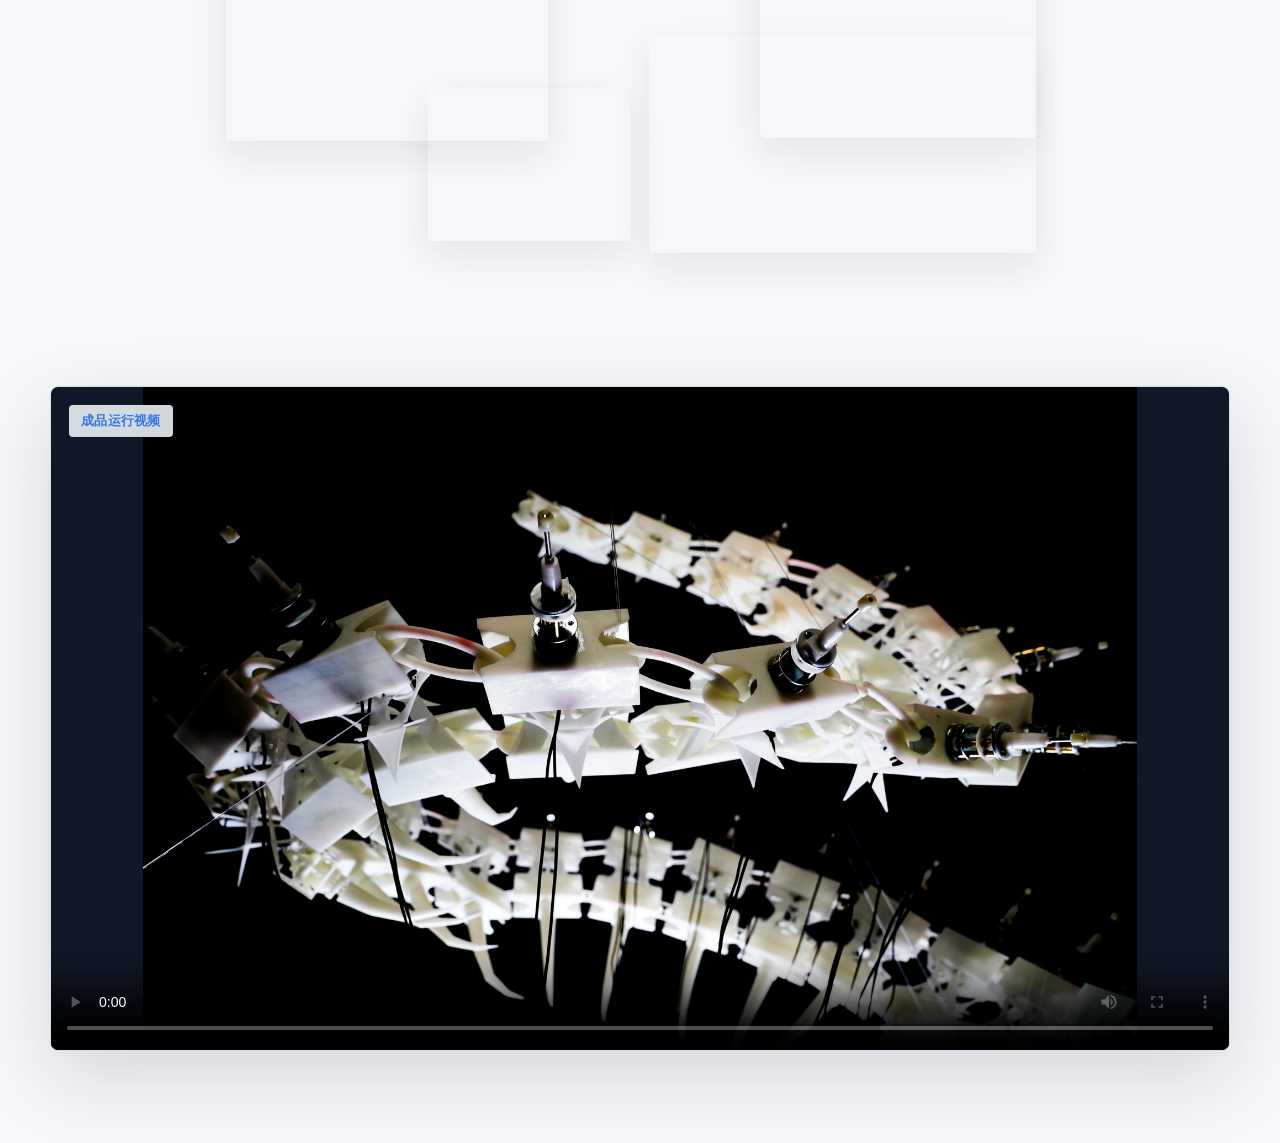
==== commit 5009bc57: "Remove overview kicker label" ====
--- a/project-01.html
+++ b/project-01.html
@@ -42,10 +42,6 @@
 
       <section class="case-section case-overview detail-reveal" aria-labelledby="overview-title">
         <div class="overview-poster">
-          <div class="overview-kicker">
-            <span>Project Understanding</span>
-            <span>01</span>
-          </div>
           <div class="overview-brief-grid" aria-labelledby="overview-title">
             <div class="overview-title-block">
               <span>Case Brief</span>
--- a/styles.css
+++ b/styles.css
@@ -1293,9 +1293,10 @@
 
 .method-poster-head .method-title-main {
   left: clamp(70px, 9vw, 112px);
-  top: clamp(76px, 8vw, 104px);
+  top: clamp(64px, 7.2vw, 92px);
+  padding: 0.12em 0.06em 0.18em;
   font-size: clamp(96px, 11.2vw, 158px);
-  line-height: 0.84;
+  line-height: 1;
 }
 
 .method-poster-head .method-title-main em {
@@ -1306,7 +1307,9 @@
   left: clamp(640px, 66vw, 760px);
   right: auto;
   top: clamp(166px, 14.5vw, 206px);
+  padding: 0.12em 0.08em 0.16em;
   font-size: clamp(28px, 3vw, 42px);
+  line-height: 1.1;
   white-space: nowrap;
 }
 
@@ -1989,6 +1992,113 @@
   transition-delay: 760ms;
 }
 
+.case-overview.detail-reveal .overview-poster {
+  opacity: 1;
+  filter: none;
+  transform: none;
+  clip-path: inset(0 100% 0 0);
+  transition: clip-path 1250ms cubic-bezier(0.16, 1, 0.3, 1);
+}
+
+.case-overview.detail-reveal.is-visible .overview-poster {
+  clip-path: inset(0 0 0 0);
+}
+
+.case-overview.detail-reveal .overview-kicker,
+.case-overview.detail-reveal .overview-title-block,
+.case-overview.detail-reveal .overview-copy,
+.case-overview.detail-reveal .overview-strip div {
+  opacity: 0;
+  filter: blur(3px);
+  clip-path: inset(0 100% 0 0);
+  transform: translateX(-34px);
+  transition:
+    opacity 860ms ease,
+    clip-path 960ms cubic-bezier(0.16, 1, 0.3, 1),
+    transform 960ms cubic-bezier(0.16, 1, 0.3, 1),
+    filter 860ms ease;
+}
+
+.case-overview.detail-reveal.is-visible .overview-kicker,
+.case-overview.detail-reveal.is-visible .overview-title-block,
+.case-overview.detail-reveal.is-visible .overview-copy,
+.case-overview.detail-reveal.is-visible .overview-strip div {
+  opacity: 1;
+  filter: blur(0);
+  clip-path: inset(0 0 0 0);
+  transform: translateX(0);
+}
+
+.case-overview.detail-reveal.is-visible .overview-kicker {
+  transition-delay: 150ms;
+}
+
+.case-overview.detail-reveal.is-visible .overview-title-block {
+  transition-delay: 280ms;
+}
+
+.case-overview.detail-reveal.is-visible .overview-copy {
+  transition-delay: 420ms;
+}
+
+.case-overview.detail-reveal.is-visible .overview-strip div:nth-child(1) {
+  transition-delay: 560ms;
+}
+
+.case-overview.detail-reveal.is-visible .overview-strip div:nth-child(2) {
+  transition-delay: 650ms;
+}
+
+.case-overview.detail-reveal.is-visible .overview-strip div:nth-child(3) {
+  transition-delay: 740ms;
+}
+
+.case-overview.detail-reveal.is-visible .overview-strip div:nth-child(4) {
+  transition-delay: 830ms;
+}
+
+.case-method.detail-reveal .method-poster-head {
+  opacity: 1;
+  filter: none;
+  transform: none;
+}
+
+.case-method.detail-reveal .method-poster-label,
+.case-method.detail-reveal .method-title-start,
+.case-method.detail-reveal .method-title-main,
+.case-method.detail-reveal .method-title-end,
+.case-method.detail-reveal .method-poster-head p {
+  filter: none;
+  clip-path: inset(0 100% 0 0);
+  transition:
+    opacity 760ms ease,
+    clip-path 980ms cubic-bezier(0.16, 1, 0.3, 1),
+    transform 980ms cubic-bezier(0.16, 1, 0.3, 1);
+}
+
+.case-method.detail-reveal .method-title-main {
+  clip-path: inset(0 0 100% 0);
+  transform: translateY(42px) scaleY(0.84);
+}
+
+.case-method.detail-reveal .method-title-end {
+  clip-path: inset(0 0 0 100%);
+  transform: translateX(36px);
+}
+
+.case-method.detail-reveal .method-poster-head p {
+  transform: translateX(-20px);
+}
+
+.case-method.detail-reveal.is-visible .method-poster-label,
+.case-method.detail-reveal.is-visible .method-title-start,
+.case-method.detail-reveal.is-visible .method-title-main,
+.case-method.detail-reveal.is-visible .method-title-end,
+.case-method.detail-reveal.is-visible .method-poster-head p {
+  clip-path: inset(0 0 0 0);
+  transform: translate(0, 0) scale(1);
+}
+
 .contact-section {
   display: block;
   padding-bottom: 120px;
@@ -2088,7 +2198,7 @@
 
   .method-poster-head .method-title-main {
     left: clamp(40px, 9vw, 72px);
-    top: clamp(72px, 18vw, 102px);
+    top: clamp(58px, 15vw, 86px);
     font-size: clamp(86px, 23vw, 128px);
   }
 
@@ -2192,7 +2302,21 @@
 
 @media (max-width: 620px) {
   .reading-progress {
-    display: none;
+    right: 10px;
+    left: auto;
+    top: 56%;
+    gap: 7px;
+    opacity: 0.9;
+    font-size: 9px;
+  }
+
+  .reading-progress-track {
+    width: 3px;
+    height: 122px;
+  }
+
+  .reading-progress strong {
+    font-size: 11px;
   }
 
   h1 {
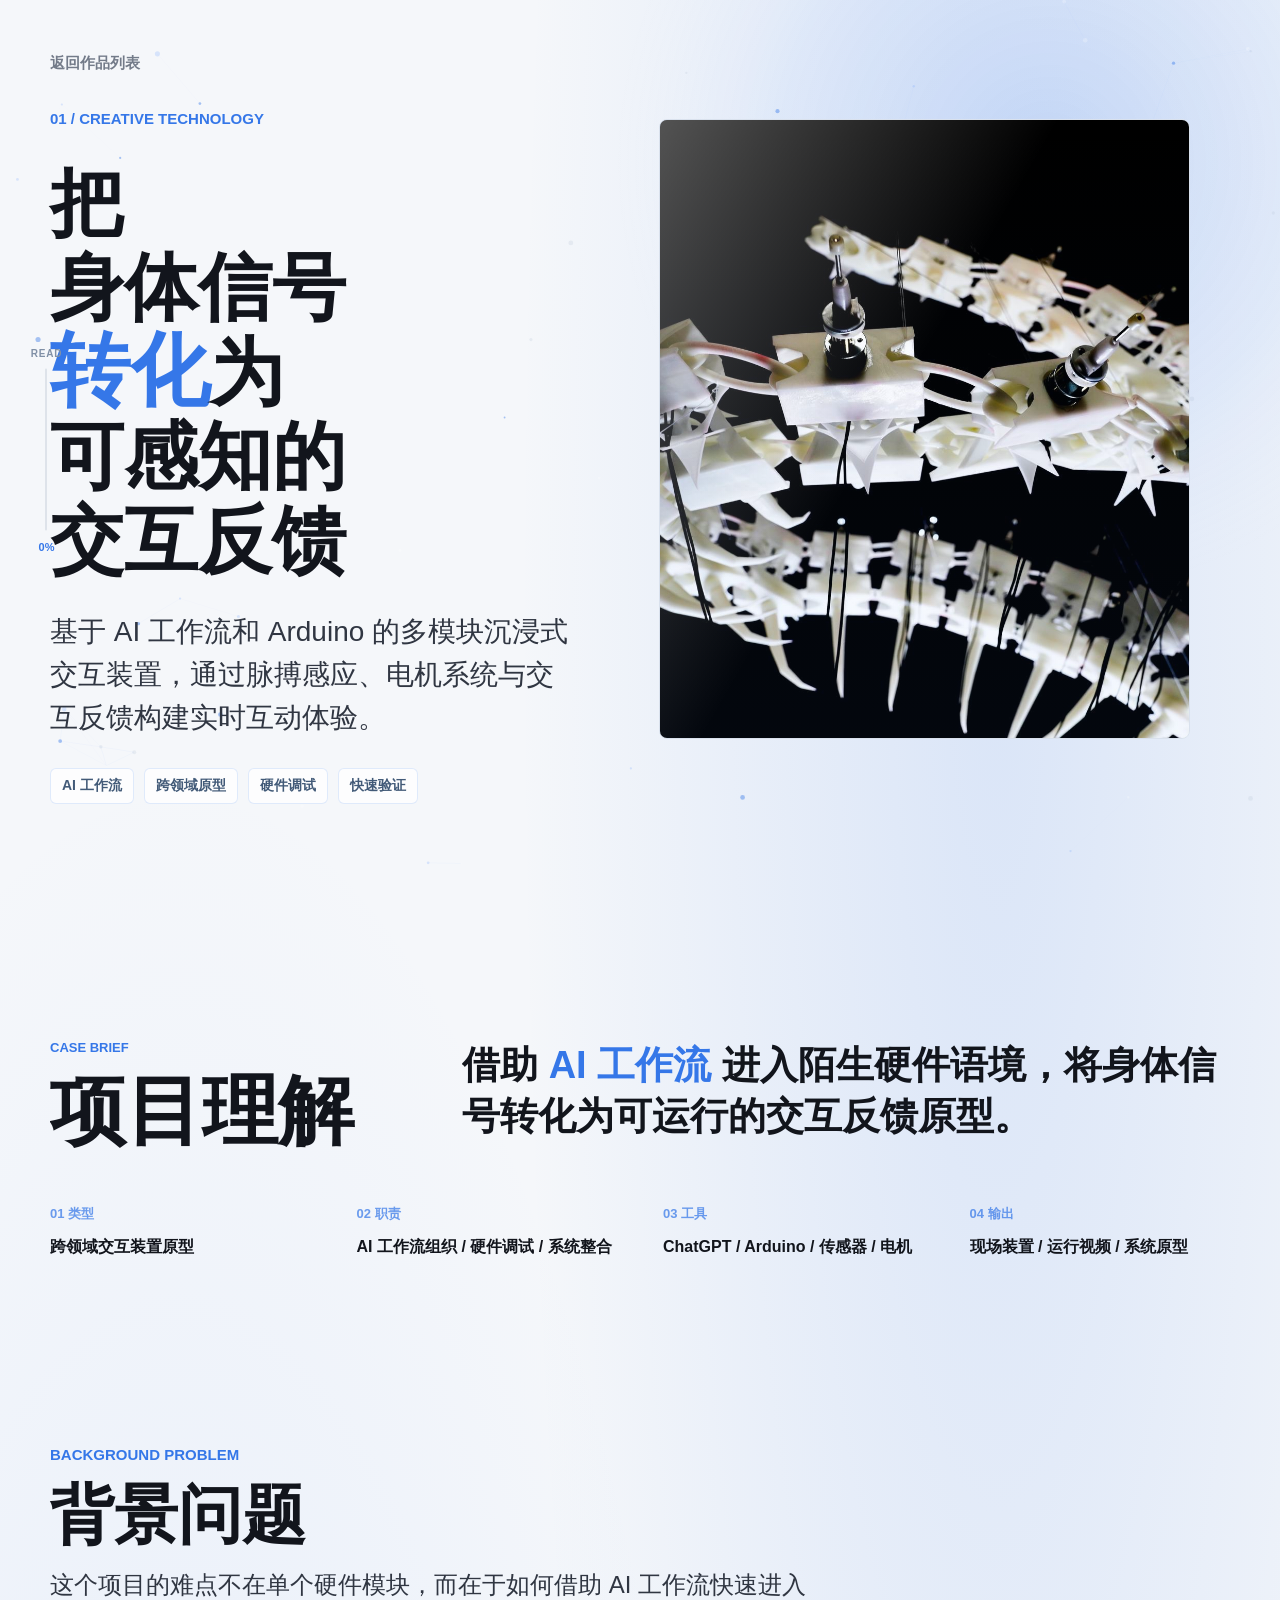
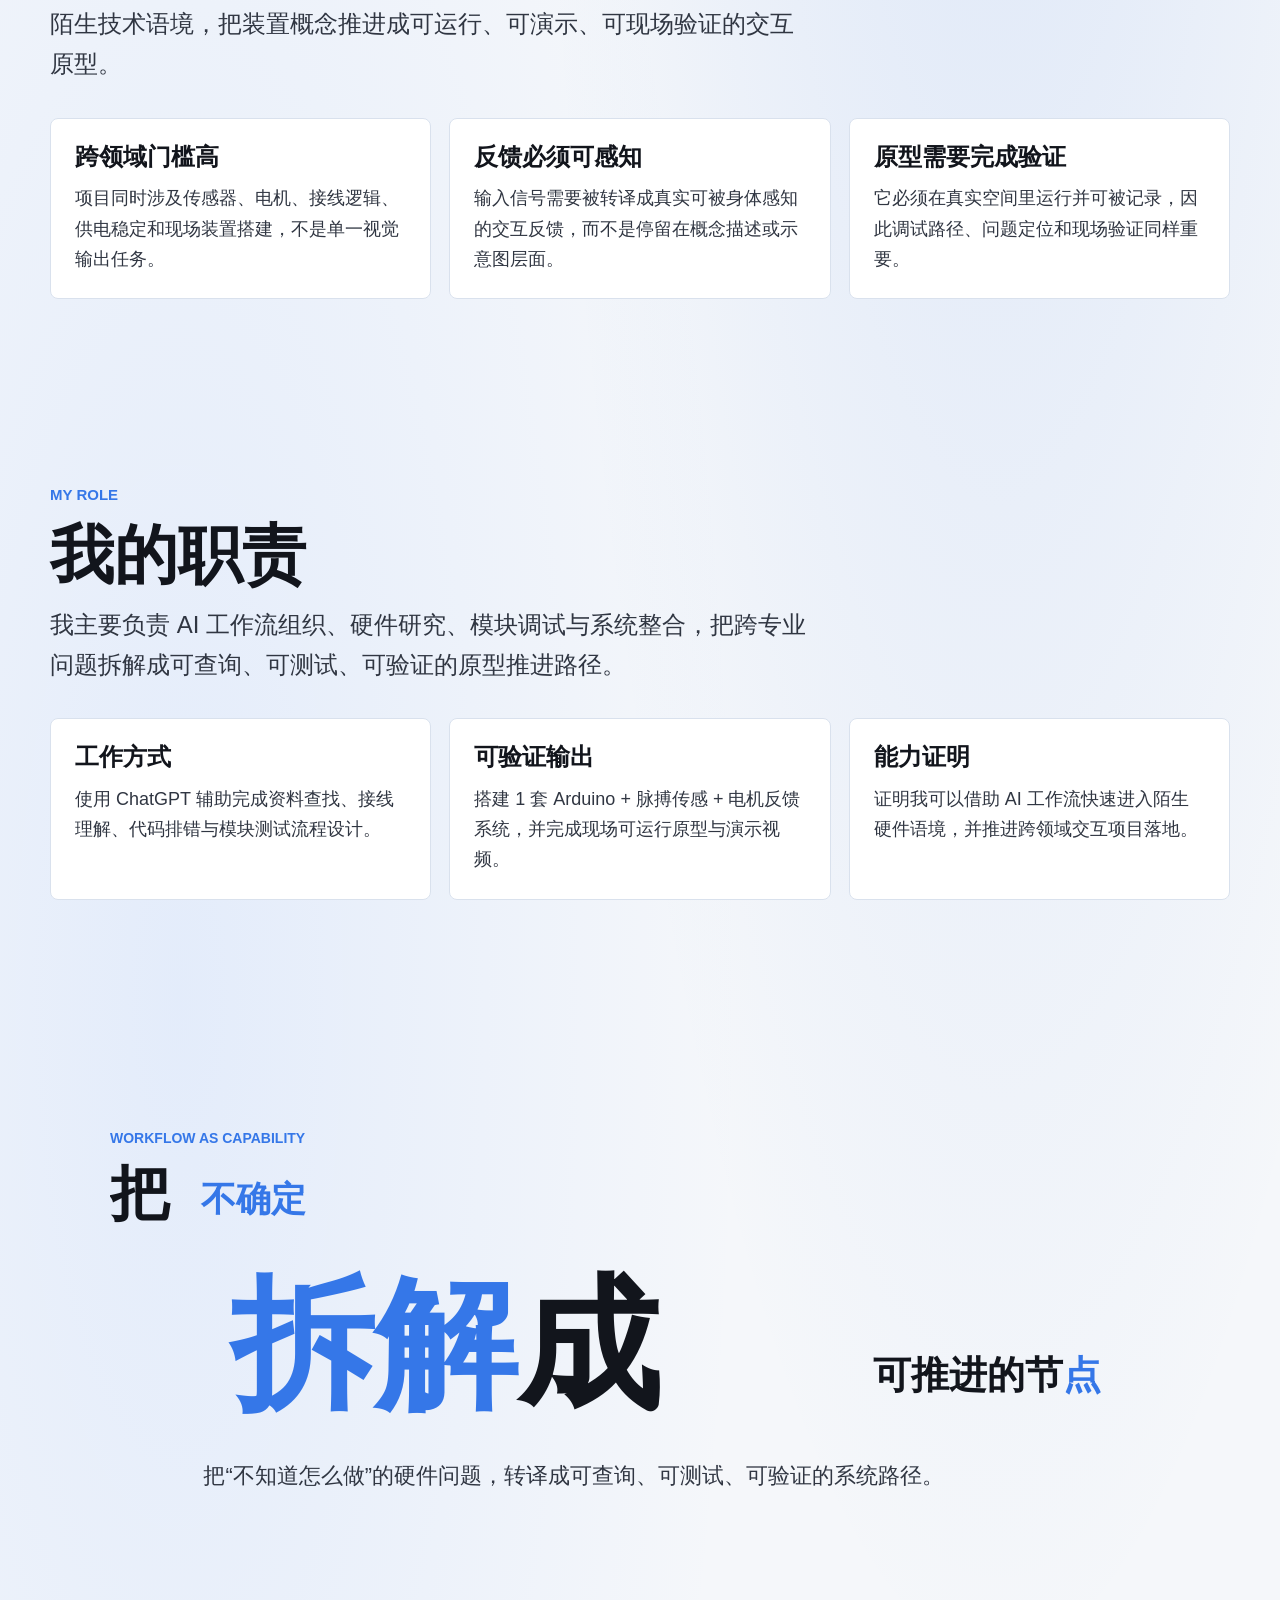
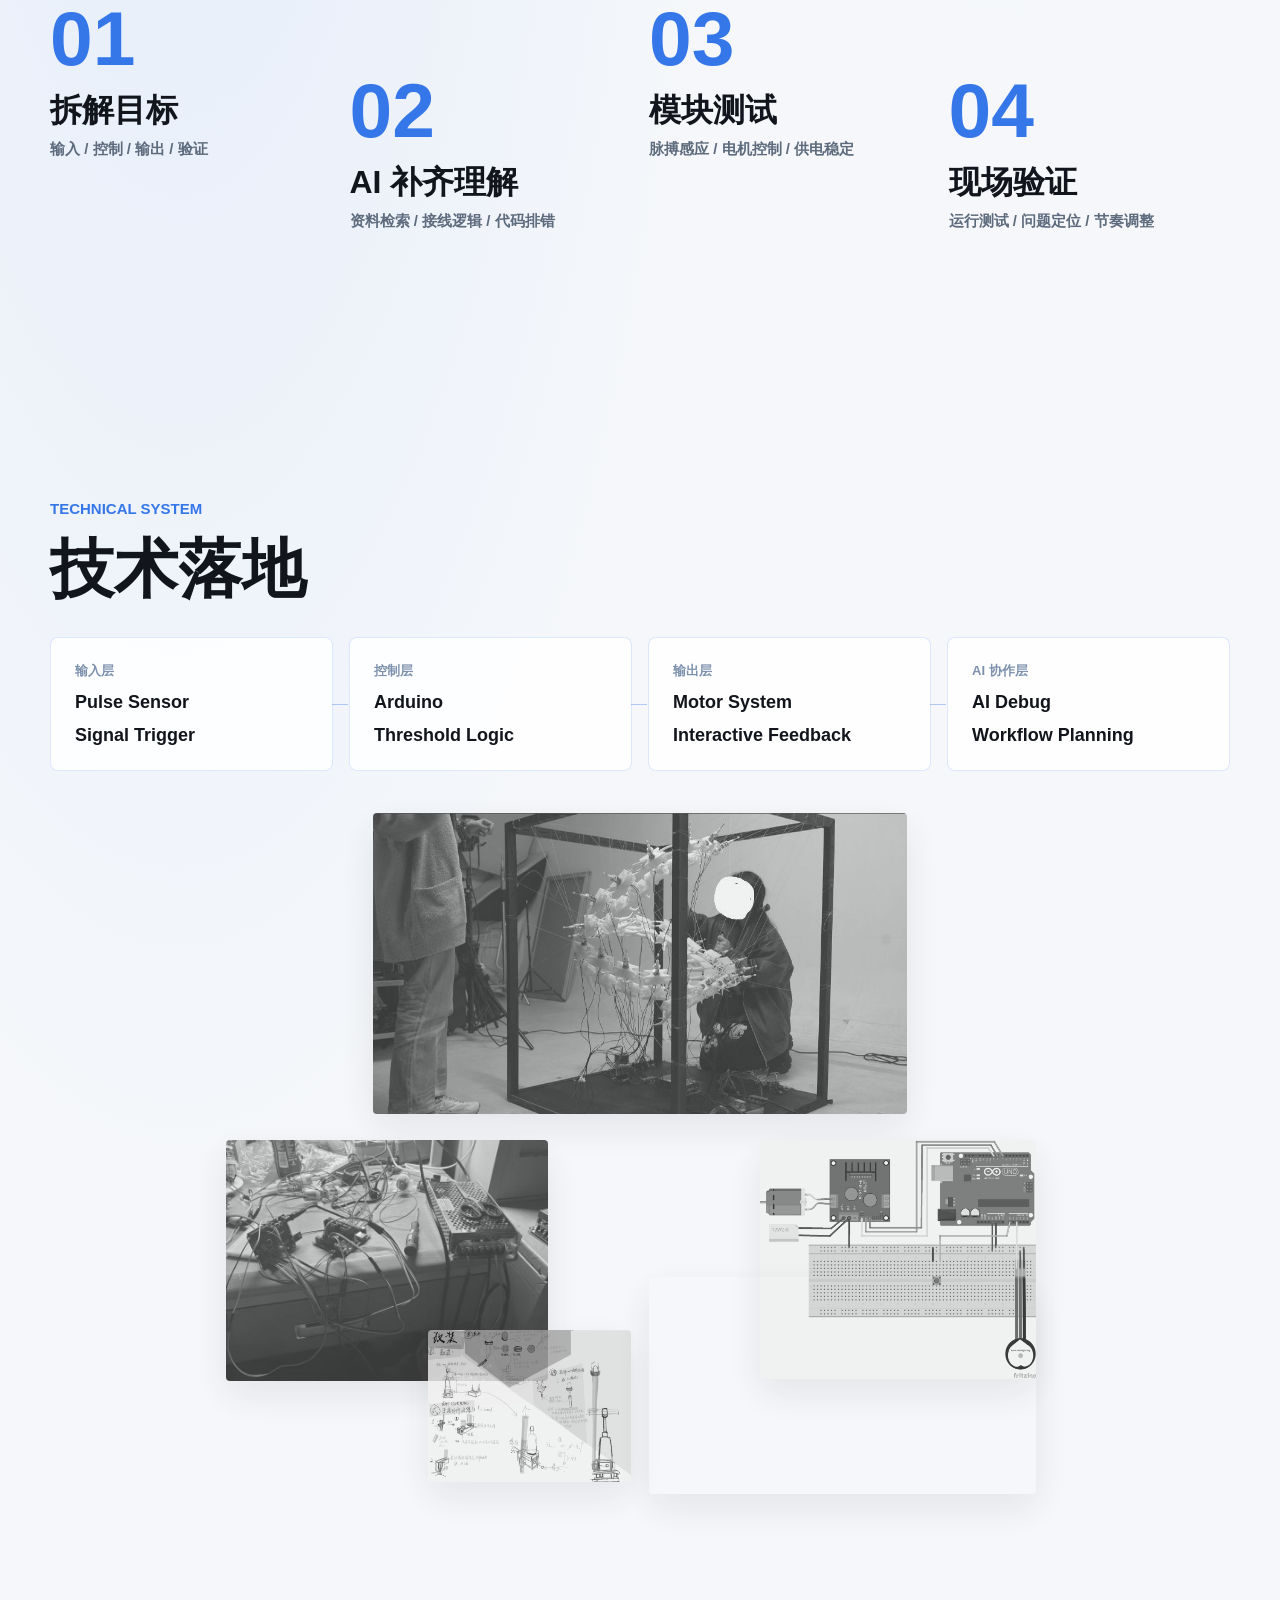
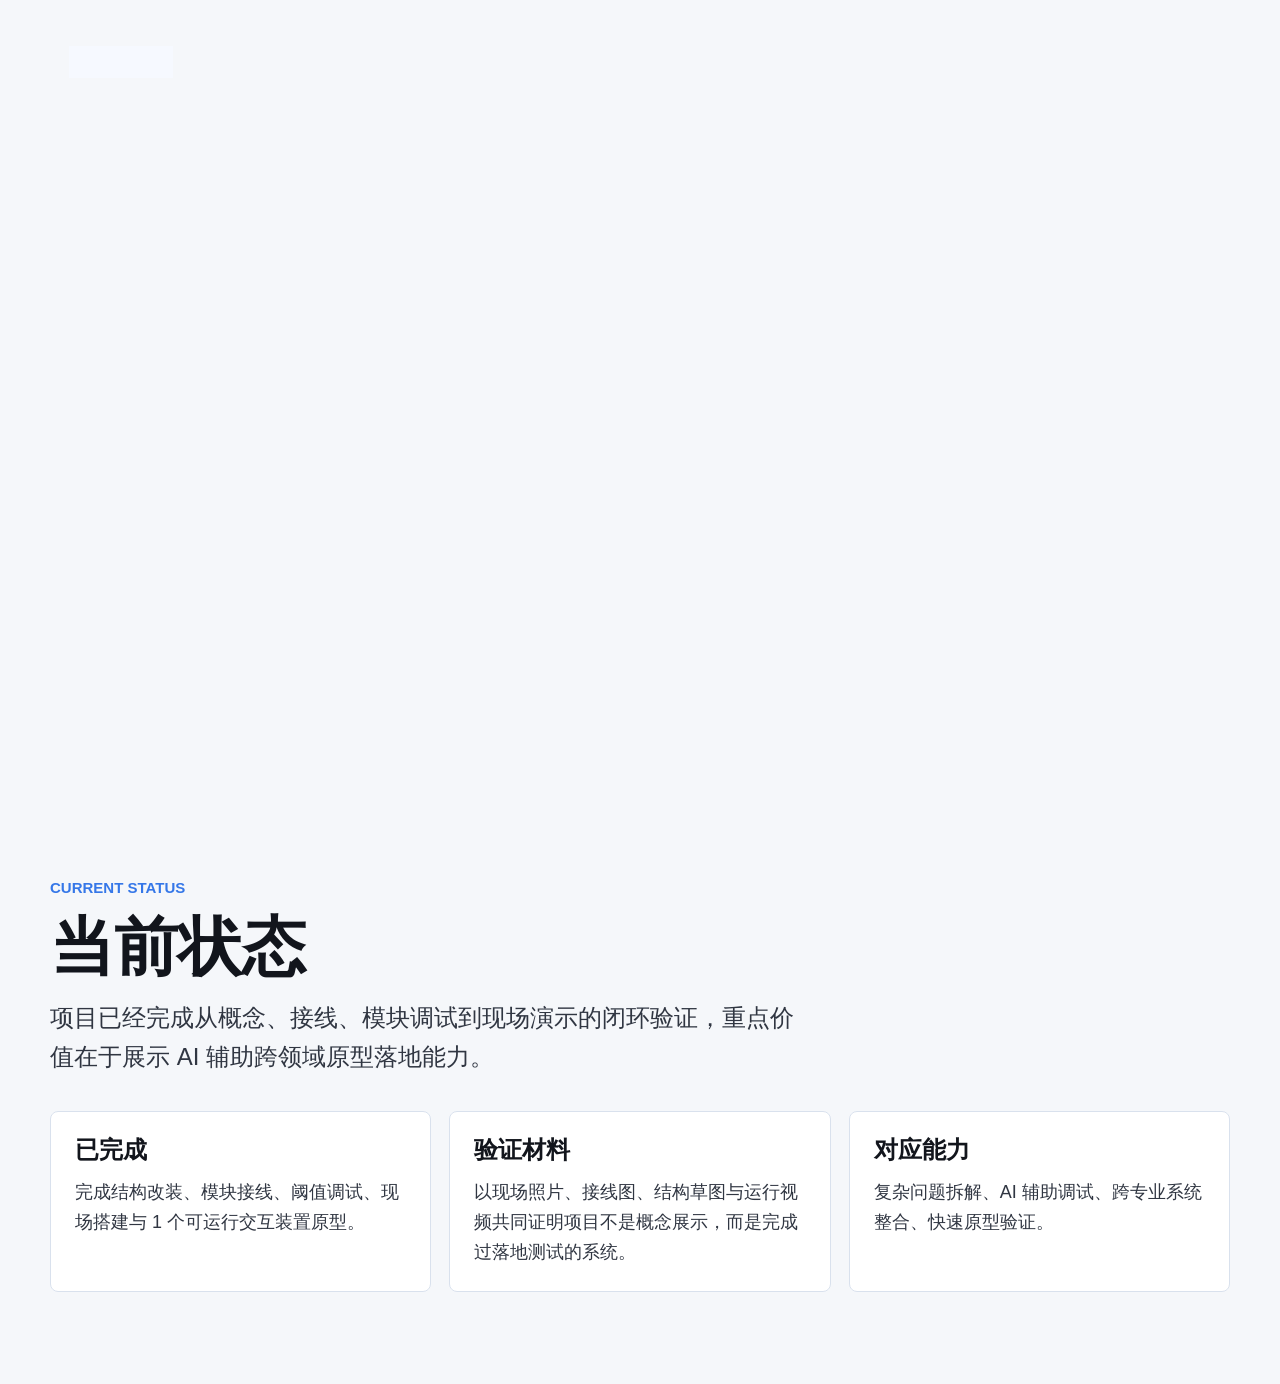
==== commit 3ab30c84: "Refine project case studies and optimize Zero Night assets" ====
--- a/project-01.html
+++ b/project-01.html
@@ -74,6 +74,50 @@
         </div>
       </section>
 
+      <section class="case-section case-problem detail-reveal" aria-labelledby="problem-title">
+        <div class="case-section-heading">
+          <p class="eyebrow">Background Problem</p>
+          <h2 id="problem-title">背景问题</h2>
+          <p>这个项目的难点不在单个硬件模块，而在于如何借助 AI 工作流快速进入陌生技术语境，把装置概念推进成可运行、可演示、可现场验证的交互原型。</p>
+        </div>
+        <div class="detail-grid">
+          <article>
+            <h3>跨领域门槛高</h3>
+            <p>项目同时涉及传感器、电机、接线逻辑、供电稳定和现场装置搭建，不是单一视觉输出任务。</p>
+          </article>
+          <article>
+            <h3>反馈必须可感知</h3>
+            <p>输入信号需要被转译成真实可被身体感知的交互反馈，而不是停留在概念描述或示意图层面。</p>
+          </article>
+          <article>
+            <h3>原型需要完成验证</h3>
+            <p>它必须在真实空间里运行并可被记录，因此调试路径、问题定位和现场验证同样重要。</p>
+          </article>
+        </div>
+      </section>
+
+      <section class="case-section case-role detail-reveal" aria-labelledby="role-title">
+        <div class="case-section-heading">
+          <p class="eyebrow">My Role</p>
+          <h2 id="role-title">我的职责</h2>
+          <p>我主要负责 AI 工作流组织、硬件研究、模块调试与系统整合，把跨专业问题拆解成可查询、可测试、可验证的原型推进路径。</p>
+        </div>
+        <div class="detail-grid">
+          <article>
+            <h3>工作方式</h3>
+            <p>使用 ChatGPT 辅助完成资料查找、接线理解、代码排错与模块测试流程设计。</p>
+          </article>
+          <article>
+            <h3>可验证输出</h3>
+            <p>搭建 1 套 Arduino + 脉搏传感 + 电机反馈系统，并完成现场可运行原型与演示视频。</p>
+          </article>
+          <article>
+            <h3>能力证明</h3>
+            <p>证明我可以借助 AI 工作流快速进入陌生硬件语境，并推进跨领域交互项目落地。</p>
+          </article>
+        </div>
+      </section>
+
       <section class="case-section case-method detail-reveal" aria-labelledby="method-title">
         <div class="method-board" aria-label="AI 工作流推进路径">
           <div class="method-poster-head">
@@ -167,6 +211,28 @@
         </div>
       </section>
 
+      <section class="case-section case-status detail-reveal" aria-labelledby="status-title">
+        <div class="case-section-heading">
+          <p class="eyebrow">Current Status</p>
+          <h2 id="status-title">当前状态</h2>
+          <p>项目已经完成从概念、接线、模块调试到现场演示的闭环验证，重点价值在于展示 AI 辅助跨领域原型落地能力。</p>
+        </div>
+        <div class="detail-grid">
+          <article>
+            <h3>已完成</h3>
+            <p>完成结构改装、模块接线、阈值调试、现场搭建与 1 个可运行交互装置原型。</p>
+          </article>
+          <article>
+            <h3>验证材料</h3>
+            <p>以现场照片、接线图、结构草图与运行视频共同证明项目不是概念展示，而是完成过落地测试的系统。</p>
+          </article>
+          <article>
+            <h3>对应能力</h3>
+            <p>复杂问题拆解、AI 辅助调试、跨专业系统整合、快速原型验证。</p>
+          </article>
+        </div>
+      </section>
+
     </main>
     <script src="./script.js"></script>
   </body>
--- a/styles.css
+++ b/styles.css
@@ -271,6 +271,7 @@
 .reveal-section .section-heading .eyebrow,
 .reveal-section .section-heading h2,
 .reveal-section .section-heading p,
+.reveal-section .about-object-stage,
 .reveal-section .ability-chain-card,
 .reveal-section .capability-grid article,
 .reveal-section .timeline article,
@@ -287,6 +288,7 @@
 .reveal-section.is-visible .section-heading .eyebrow,
 .reveal-section.is-visible .section-heading h2,
 .reveal-section.is-visible .section-heading p,
+.reveal-section.is-visible .about-object-stage,
 .reveal-section.is-visible .ability-chain-card,
 .reveal-section.is-visible .capability-grid article,
 .reveal-section.is-visible .timeline article,
@@ -309,19 +311,23 @@
 }
 
 .reveal-section.is-visible .ability-chain-card:nth-child(1) {
+  transition-delay: 440ms;
+}
+
+.reveal-section.is-visible .ability-chain-card:nth-child(2) {
+  transition-delay: 520ms;
+}
+
+.reveal-section.is-visible .ability-chain-card:nth-child(3) {
+  transition-delay: 600ms;
+}
+
+.reveal-section.is-visible .ability-chain-card:nth-child(4) {
+  transition-delay: 680ms;
+}
+
+.reveal-section.is-visible .about-object-stage {
   transition-delay: 320ms;
-}
-
-.reveal-section.is-visible .ability-chain-card:nth-child(2) {
-  transition-delay: 400ms;
-}
-
-.reveal-section.is-visible .ability-chain-card:nth-child(3) {
-  transition-delay: 480ms;
-}
-
-.reveal-section.is-visible .ability-chain-card:nth-child(4) {
-  transition-delay: 560ms;
 }
 
 .reveal-section.is-visible .capability-grid article:nth-child(1),
@@ -362,7 +368,540 @@
 }
 
 .about-heading {
-  max-width: 980px;
+  max-width: none;
+  margin-bottom: 0;
+}
+
+.about-kicker {
+  margin-bottom: clamp(34px, 5vw, 58px);
+}
+
+.about-kicker .eyebrow {
+  margin: 0;
+  color: var(--blue);
+}
+
+.about-kicker p:not(.eyebrow) {
+  margin: 4px 0 0;
+  color: var(--ink);
+  font-size: clamp(24px, 2.4vw, 34px);
+  font-weight: 820;
+  line-height: 1.1;
+}
+
+.about-title-row {
+  display: grid;
+  grid-template-columns: minmax(0, 0.92fr) minmax(420px, 0.68fr);
+  gap: clamp(36px, 7vw, 96px);
+  align-items: end;
+}
+
+.about-title-row h2 {
+  margin: 0;
+  color: #05070b;
+  font-size: clamp(68px, 7.8vw, 118px);
+  font-weight: 950;
+  letter-spacing: 0;
+  line-height: 0.95;
+}
+
+.about-title-row h2 span {
+  margin-left: 12px;
+  font-size: clamp(36px, 4.2vw, 62px);
+  font-weight: 760;
+}
+
+.about-school {
+  display: flex;
+  flex-direction: column;
+  align-items: flex-end;
+  padding-bottom: clamp(8px, 1.2vw, 16px);
+  text-align: right;
+}
+
+.about-school strong {
+  color: #05070b;
+  font-size: clamp(34px, 4.2vw, 62px);
+  font-weight: 920;
+  line-height: 1.05;
+}
+
+.about-school span {
+  margin-top: 8px;
+  color: #4c91ff;
+  font-size: clamp(14px, 1.5vw, 23px);
+  font-weight: 850;
+  letter-spacing: 0.02em;
+}
+
+.about-copy {
+  margin-top: clamp(54px, 7vw, 82px);
+}
+
+.about-copy p {
+  max-width: none;
+  margin: 0;
+  color: rgba(18, 21, 28, 0.42);
+  font-size: clamp(17px, 1.45vw, 24px);
+  font-weight: 650;
+  line-height: 1.9;
+}
+
+.about-copy p + p {
+  margin-top: clamp(20px, 2.4vw, 30px);
+}
+
+.about-object-stage {
+  position: relative;
+  display: block;
+  min-height: clamp(610px, 53vw, 780px);
+  margin: clamp(28px, 4.5vw, 56px) 0 clamp(20px, 4vw, 52px);
+}
+
+.about-object-stage::before {
+  display: none;
+}
+
+.about-object-display {
+  position: relative;
+  width: min(1100px, 100%);
+  min-height: clamp(560px, 48vw, 720px);
+  margin: 0 auto;
+}
+
+.about-object {
+  position: absolute;
+  display: block;
+  border: 0;
+  background: transparent;
+  cursor: pointer;
+  padding: 0;
+  transform: translate3d(0, 0, 0) rotate(var(--object-rotate, 0deg));
+  transition:
+    filter 700ms ease,
+    opacity 700ms ease,
+    transform 700ms cubic-bezier(0.16, 1, 0.3, 1);
+}
+
+.about-object::after {
+  content: "";
+  position: absolute;
+  left: 13%;
+  right: 12%;
+  bottom: 8%;
+  z-index: -1;
+  height: 18%;
+  border-radius: 50%;
+  background: rgba(18, 21, 28, 0.12);
+  filter: blur(24px);
+  opacity: 0.45;
+  transition: opacity 700ms ease, transform 700ms ease;
+}
+
+.about-object img {
+  width: 100%;
+  height: auto;
+  object-fit: contain;
+  filter: drop-shadow(0 18px 30px rgba(18, 21, 28, 0.08));
+  transition: transform 700ms cubic-bezier(0.16, 1, 0.3, 1), filter 700ms ease;
+}
+
+.about-object:hover,
+.about-object:focus-visible,
+.about-object.is-active {
+  z-index: 6;
+  transform: translate3d(0, -10px, 0) rotate(var(--object-rotate, 0deg));
+  outline: 0;
+}
+
+.about-object:hover::after,
+.about-object:focus-visible::after,
+.about-object.is-active::after {
+  opacity: 0.72;
+  transform: scale(1.08);
+}
+
+.about-object:hover img,
+.about-object:focus-visible img,
+.about-object.is-active img {
+  filter: drop-shadow(0 28px 42px rgba(18, 21, 28, 0.14));
+  transform: scale(1.035);
+}
+
+.about-object-stage.has-selection .about-object:not(.is-active) {
+  opacity: 0.3;
+  filter: blur(5px) grayscale(0.2) saturate(0.86) contrast(0.92);
+}
+
+.about-object-stage.has-selection .about-object:not(.is-active) img {
+  filter: drop-shadow(0 10px 18px rgba(18, 21, 28, 0.06));
+}
+
+.about-object-me {
+  --object-rotate: -10deg;
+  left: 3%;
+  top: 22%;
+  z-index: 5;
+  width: min(29vw, 330px);
+  animation: objectFloatA 8s ease-in-out infinite;
+}
+
+.about-object-tools {
+  --object-rotate: 1deg;
+  left: 33%;
+  top: 11%;
+  z-index: 6;
+  width: min(39vw, 520px);
+  animation: objectFloatB 9s ease-in-out infinite;
+}
+
+.about-object-projects {
+  --object-rotate: -2deg;
+  left: 20%;
+  bottom: 2%;
+  z-index: 3;
+  width: min(41vw, 535px);
+  animation: objectFloatC 10s ease-in-out infinite;
+}
+
+.about-object-methods {
+  --object-rotate: 9deg;
+  right: 0;
+  top: 26%;
+  z-index: 4;
+  width: min(34vw, 430px);
+  animation: objectFloatB 8.6s ease-in-out reverse infinite;
+}
+
+.about-object-drawer {
+  position: absolute;
+  top: 15%;
+  right: -2%;
+  z-index: 12;
+  width: min(62vw, 700px);
+  min-height: 360px;
+  pointer-events: none;
+}
+
+.about-object-drawer::before {
+  display: none;
+}
+
+.about-object-prompt {
+  max-width: 360px;
+  margin: clamp(28px, 6vw, 74px) 0 0 auto;
+  color: var(--muted);
+  font-size: clamp(15px, 1.35vw, 18px);
+  line-height: 1.8;
+  pointer-events: auto;
+}
+
+.about-object-hint {
+  display: flex;
+  justify-content: center;
+  align-items: center;
+  gap: 12px;
+  margin: clamp(4px, 1vw, 14px) 0 0;
+  color: rgba(18, 21, 28, 0.18);
+  font-size: clamp(15px, 1.35vw, 22px);
+  font-weight: 720;
+  letter-spacing: 0.01em;
+  text-align: center;
+}
+
+.about-object-hint::before {
+  content: "";
+  width: 19px;
+  height: 19px;
+  border: 3px solid rgba(18, 21, 28, 0.16);
+  border-radius: 999px;
+  box-shadow: inset 0 0 0 4px #fff;
+}
+
+.about-object-card {
+  position: relative;
+  overflow: hidden;
+  width: 100%;
+  min-height: 390px;
+  border: 1px solid #e5eaf2;
+  border-radius: 28px;
+  background: rgba(255, 255, 255, 0.9);
+  box-shadow: 0 30px 80px rgba(15, 23, 42, 0.14);
+  padding: 42px 48px 44px 56px;
+  backdrop-filter: blur(12px);
+  opacity: 0;
+  transform: translateX(24px);
+  animation: aboutCardIn 320ms cubic-bezier(0.16, 1, 0.3, 1) forwards;
+  pointer-events: auto;
+}
+
+.about-card-line {
+  position: absolute;
+  left: 0;
+  top: 58px;
+  width: 4px;
+  height: 92px;
+  border-radius: 999px;
+  background: #2f7bff;
+}
+
+.about-object-close {
+  position: absolute;
+  top: 30px;
+  right: 30px;
+  width: 44px;
+  height: 44px;
+  border: 1px solid rgba(15, 23, 42, 0.22);
+  border-radius: 999px;
+  background: rgba(255, 255, 255, 0.86);
+  color: #8b8f96;
+  cursor: pointer;
+  font-size: 32px;
+  font-weight: 200;
+  line-height: 1;
+  transition: background 240ms ease, transform 240ms ease;
+}
+
+.about-object-close:hover,
+.about-object-close:focus-visible {
+  background: #fff;
+  transform: scale(1.06);
+}
+
+.about-card-label {
+  display: block;
+  color: #2f7bff;
+  font-size: clamp(18px, 2vw, 26px);
+  font-weight: 850;
+  text-transform: uppercase;
+}
+
+.about-object-card h3 {
+  margin: 18px 0 0;
+  padding-right: 60px;
+  color: #03050a;
+  font-size: clamp(48px, 5.1vw, 76px);
+  font-weight: 820;
+  line-height: 0.95;
+}
+
+.about-object-card p {
+  margin: 0;
+  color: #05070b;
+  font-size: clamp(16px, 1.5vw, 22px);
+  line-height: 1.7;
+}
+
+.about-object-card ul,
+.about-object-card figure {
+  margin: 0;
+  padding: 0;
+}
+
+.about-object-card ul {
+  list-style: none;
+}
+
+.about-me-card-body {
+  display: grid;
+  grid-template-columns: 1fr 190px;
+  gap: 34px;
+  align-items: end;
+  margin-top: 96px;
+}
+
+.about-me-card-body p {
+  font-size: clamp(18px, 1.8vw, 27px);
+  font-weight: 540;
+}
+
+.about-me-photo {
+  width: 100%;
+  aspect-ratio: 0.86;
+  border-radius: 24px;
+  object-fit: cover;
+}
+
+.about-card-tools {
+  min-height: 430px;
+}
+
+.about-tools-grid {
+  display: grid;
+  grid-template-columns: repeat(5, minmax(70px, 1fr));
+  gap: 34px 22px;
+  margin-top: 54px;
+}
+
+.about-tool-icon {
+  display: grid;
+  justify-items: center;
+  gap: 10px;
+  color: #111827;
+  font-size: 15px;
+  font-weight: 520;
+  text-align: center;
+}
+
+.about-tool-icon img {
+  width: 58px;
+  height: 58px;
+  border-radius: 14px;
+  object-fit: contain;
+}
+
+.about-card-project {
+  min-height: 400px;
+}
+
+.about-project-card-body {
+  display: grid;
+  grid-template-columns: 178px 1fr;
+  gap: 46px;
+  align-items: end;
+  margin-top: 112px;
+}
+
+.about-project-card-body ul {
+  display: grid;
+  gap: 18px;
+  color: rgba(15, 23, 42, 0.36);
+  font-size: 19px;
+  font-weight: 560;
+}
+
+.about-project-card-body li {
+  position: relative;
+  padding-left: 26px;
+}
+
+.about-project-card-body li::before {
+  content: "";
+  position: absolute;
+  left: 0;
+  top: 0.55em;
+  width: 8px;
+  height: 8px;
+  border-radius: 999px;
+  background: #2f7bff;
+}
+
+.about-project-card-body p {
+  font-size: clamp(18px, 1.75vw, 26px);
+  font-weight: 540;
+  line-height: 1.6;
+}
+
+.about-project-card-body p span {
+  color: #2f7bff;
+}
+
+.about-card-method {
+  min-height: 410px;
+}
+
+.about-method-head {
+  display: grid;
+  grid-template-columns: 150px 1fr;
+  gap: 46px;
+  align-items: start;
+}
+
+.about-method-head h3 {
+  margin-top: 38px;
+}
+
+.about-method-head p {
+  margin-top: 42px;
+  color: rgba(15, 23, 42, 0.42);
+  font-size: clamp(17px, 1.55vw, 22px);
+  font-weight: 620;
+}
+
+.about-method-flow {
+  display: grid;
+  grid-template-columns: repeat(6, 1fr);
+  gap: 16px;
+  margin-top: 104px;
+}
+
+.about-method-step {
+  display: grid;
+  align-content: start;
+  justify-items: center;
+  min-height: 132px;
+  border-radius: 28px;
+  background: #a9cdf8;
+  box-shadow: inset 0 7px 14px rgba(49, 92, 145, 0.15);
+  padding: 16px 8px 14px;
+  color: #03050a;
+  text-align: center;
+}
+
+.about-method-step strong {
+  font-size: 25px;
+  line-height: 1;
+}
+
+.about-method-step span {
+  margin-top: 8px;
+  font-size: 19px;
+  font-weight: 560;
+}
+
+.about-method-step img {
+  align-self: end;
+  width: 34px;
+  height: 34px;
+  margin-top: 22px;
+  object-fit: contain;
+}
+
+.about-object-panel {
+  opacity: 0;
+  transform: translateX(18px);
+  filter: blur(8px);
+  transition: opacity 520ms ease, transform 520ms cubic-bezier(0.16, 1, 0.3, 1), filter 520ms ease;
+}
+
+.about-object-panel[hidden] {
+  display: none;
+}
+
+.about-object-panel.is-active {
+  opacity: 1;
+  transform: translateX(0);
+  filter: blur(0);
+}
+
+.about-object-panel span {
+  display: block;
+  color: var(--blue);
+  font-size: 12px;
+  font-weight: 850;
+  text-transform: uppercase;
+}
+
+.about-object-panel h3 {
+  margin: 16px 0 14px;
+  color: var(--ink);
+  font-size: clamp(28px, 3.4vw, 44px);
+  line-height: 1.08;
+}
+
+.about-object-panel p {
+  max-width: 420px;
+  color: var(--text);
+  font-size: clamp(16px, 1.45vw, 19px);
+  line-height: 1.72;
+}
+
+#about [data-about-objects] .about-object-panel {
+  display: none;
+}
+
+#about .ability-chain {
+  display: none;
 }
 
 .section-heading.split {
@@ -658,6 +1197,14 @@
 .project-info h3 {
   margin-bottom: 18px;
   font-size: clamp(28px, 3vw, 42px);
+}
+
+.project-proof {
+  margin-top: 14px;
+  color: #51647f;
+  font-size: 15px;
+  font-weight: 700;
+  line-height: 1.55;
 }
 
 .meta-list {
@@ -901,6 +1448,11 @@
   border-radius: 8px;
   background: #fff;
   padding: 24px;
+}
+
+.detail-grid article p {
+  color: var(--text);
+  line-height: 1.68;
 }
 
 .detail-grid h3,
@@ -2119,6 +2671,717 @@
   font-weight: 800;
 }
 
+.zero-night-page {
+  background:
+    radial-gradient(ellipse at 82% 12%, rgba(53, 119, 232, 0.12), transparent 34%),
+    radial-gradient(ellipse at 12% 74%, rgba(16, 24, 40, 0.07), transparent 38%),
+    linear-gradient(180deg, #f6f9ff 0%, #f8fafc 48%, #fff 100%);
+}
+
+.zero-hero {
+  min-height: 94vh;
+}
+
+.zero-title {
+  display: grid;
+  gap: 10px;
+  margin-top: 24px;
+  line-height: 0.95;
+}
+
+.zero-title span {
+  color: var(--ink);
+  font-size: clamp(72px, 10vw, 148px);
+  font-weight: 950;
+  letter-spacing: 0;
+}
+
+.zero-title em {
+  color: var(--blue);
+  font-size: clamp(18px, 2.1vw, 30px);
+  font-style: normal;
+  font-weight: 950;
+  letter-spacing: 0.04em;
+}
+
+.zero-hero-media {
+  min-height: 640px;
+}
+
+.zero-overview,
+.zero-premise,
+.zero-role,
+.zero-visual-system {
+  display: grid;
+  grid-template-columns: 0.82fr 1.18fr;
+  gap: clamp(34px, 6vw, 88px);
+  align-items: start;
+}
+
+.zero-overview-copy h2,
+.zero-premise-title h2,
+.zero-role-head h2,
+.zero-workflow-head h2,
+.zero-system-copy h2 {
+  margin-top: 10px;
+  color: var(--ink);
+  font-size: clamp(42px, 6vw, 78px);
+  line-height: 0.98;
+}
+
+.zero-overview-copy h2 span,
+.zero-premise-title h2 em {
+  display: block;
+  color: var(--blue);
+  font-style: normal;
+}
+
+.zero-overview-text > p,
+.zero-role-body > p {
+  color: var(--ink);
+  font-size: clamp(22px, 2.7vw, 34px);
+  font-weight: 850;
+  line-height: 1.5;
+}
+
+.zero-facts {
+  display: grid;
+  gap: 20px;
+  margin: clamp(34px, 5vw, 58px) 0 0;
+}
+
+.zero-facts div {
+  display: grid;
+  grid-template-columns: 96px 1fr;
+  gap: 24px;
+  align-items: baseline;
+  padding-bottom: 18px;
+  border-bottom: 1px solid rgba(126, 144, 168, 0.2);
+}
+
+.zero-facts dt,
+.zero-premise-grid article > span,
+.zero-workflow-head > span,
+.zero-workflow-track article > span,
+.zero-system-grid article > span {
+  color: var(--blue);
+  font-size: 13px;
+  font-weight: 950;
+  text-transform: uppercase;
+}
+
+.zero-facts dd {
+  margin: 0;
+  color: var(--ink);
+  font-size: 17px;
+  font-weight: 800;
+  line-height: 1.5;
+}
+
+.zero-premise-title {
+  position: sticky;
+  top: 72px;
+}
+
+.zero-premise-title > span {
+  color: var(--blue);
+  font-size: 13px;
+  font-weight: 950;
+  text-transform: uppercase;
+}
+
+.zero-premise-title h2 {
+  display: grid;
+  gap: 6px;
+}
+
+.zero-premise-grid,
+.zero-system-grid {
+  display: grid;
+  gap: 18px;
+}
+
+.zero-premise-grid article {
+  position: relative;
+  overflow: hidden;
+  min-height: 188px;
+  border-radius: 8px;
+  background: rgba(255, 255, 255, 0.82);
+  box-shadow: 0 18px 50px rgba(18, 21, 28, 0.06);
+  padding: 26px;
+}
+
+.zero-premise-grid article::before {
+  content: "";
+  position: absolute;
+  inset: auto 0 0;
+  height: 3px;
+  background: linear-gradient(90deg, var(--blue), rgba(53, 119, 232, 0));
+  opacity: 0.7;
+}
+
+.zero-premise-grid h3,
+.zero-workflow-track h3,
+.zero-system-grid h3 {
+  margin: 18px 0 10px;
+  color: var(--ink);
+  font-size: clamp(24px, 3vw, 36px);
+}
+
+.zero-premise-grid p,
+.zero-workflow-track p,
+.zero-system-grid p {
+  color: #53657d;
+  font-size: 16px;
+  font-weight: 650;
+  line-height: 1.65;
+}
+
+.zero-video-section {
+  padding-top: 72px;
+}
+
+.zero-video-shell {
+  box-shadow: 0 30px 88px rgba(18, 21, 28, 0.16);
+}
+
+.zero-role {
+  align-items: center;
+}
+
+.zero-role-list {
+  display: flex;
+  flex-wrap: wrap;
+  gap: 10px;
+  margin-top: 32px;
+}
+
+.zero-role-list span {
+  border: 1px solid rgba(53, 119, 232, 0.15);
+  border-radius: 6px;
+  background: rgba(255, 255, 255, 0.74);
+  color: #425a78;
+  font-size: 14px;
+  font-weight: 850;
+  padding: 9px 12px;
+}
+
+.zero-contribution-summary {
+  margin-top: 34px;
+  border: 1px solid rgba(53, 119, 232, 0.14);
+  border-radius: 8px;
+  background: rgba(255, 255, 255, 0.76);
+  box-shadow: 0 18px 54px rgba(18, 21, 28, 0.06);
+  padding: clamp(22px, 3vw, 34px);
+}
+
+.zero-contribution-summary h3 {
+  color: var(--ink);
+  font-size: clamp(24px, 2.8vw, 36px);
+}
+
+.zero-contribution-summary ul {
+  display: grid;
+  gap: 14px;
+  margin: 22px 0 0;
+  padding: 0;
+  list-style: none;
+}
+
+.zero-contribution-summary li {
+  color: #53657d;
+  font-size: 16px;
+  font-weight: 650;
+  line-height: 1.62;
+}
+
+.zero-contribution-summary strong {
+  color: var(--ink);
+  font-weight: 900;
+}
+
+.zero-assets {
+  padding-top: 82px;
+}
+
+.zero-assets-heading {
+  max-width: 820px;
+  margin-bottom: clamp(32px, 5vw, 58px);
+}
+
+.zero-assets-heading h2 {
+  margin-top: 10px;
+  color: var(--ink);
+  font-size: clamp(42px, 6vw, 82px);
+  line-height: 0.98;
+}
+
+.zero-assets-heading h2 span {
+  display: block;
+  color: var(--blue);
+}
+
+.zero-assets-heading p {
+  max-width: 720px;
+  margin-top: 18px;
+  color: #53657d;
+  font-size: clamp(17px, 1.8vw, 22px);
+  font-weight: 650;
+}
+
+.zero-marquee-showcase {
+  display: grid;
+  gap: 18px;
+  margin-inline: calc(50% - 50vw);
+  overflow: hidden;
+  padding: 8px 0 18px;
+  max-width: 100vw;
+}
+
+.zero-marquee-row {
+  --marquee-duration: 44s;
+  position: relative;
+  overflow: hidden;
+  width: 100%;
+  padding: 2px 0;
+}
+
+.zero-marquee-row::before,
+.zero-marquee-row::after {
+  content: "";
+  position: absolute;
+  top: 0;
+  z-index: 2;
+  width: min(12vw, 150px);
+  height: 100%;
+  pointer-events: none;
+}
+
+.zero-marquee-row::before {
+  left: 0;
+  background: linear-gradient(90deg, rgba(248, 250, 252, 0.98), rgba(248, 250, 252, 0));
+}
+
+.zero-marquee-row::after {
+  right: 0;
+  background: linear-gradient(270deg, rgba(248, 250, 252, 0.98), rgba(248, 250, 252, 0));
+}
+
+.zero-marquee-track {
+  display: flex;
+  width: max-content;
+  animation-duration: var(--marquee-duration);
+  animation-iteration-count: infinite;
+  animation-timing-function: linear;
+  will-change: transform;
+}
+
+.zero-marquee-row.is-left .zero-marquee-track {
+  animation-name: zeroMarqueeLeft;
+}
+
+.zero-marquee-row.is-right .zero-marquee-track {
+  animation-name: zeroMarqueeRight;
+}
+
+.zero-marquee-row:hover .zero-marquee-track {
+  animation-play-state: paused;
+}
+
+.zero-marquee-set {
+  display: flex;
+  flex: 0 0 auto;
+  gap: clamp(12px, 1.8vw, 24px);
+  padding-right: clamp(12px, 1.8vw, 24px);
+}
+
+.zero-marquee-set[aria-hidden="true"] {
+  pointer-events: none;
+}
+
+.zero-marquee-set figure {
+  position: relative;
+  flex: 0 0 auto;
+  width: clamp(220px, 26vw, 390px);
+  height: clamp(132px, 15.5vw, 232px);
+  margin: 0;
+  overflow: hidden;
+  border: 1px solid rgba(217, 225, 237, 0.66);
+  border-radius: 8px;
+  background:
+    linear-gradient(145deg, rgba(255, 255, 255, 0.86), rgba(237, 244, 255, 0.72)),
+    #fff;
+  box-shadow: 0 16px 48px rgba(18, 21, 28, 0.07);
+}
+
+.zero-marquee-row:nth-child(1) .zero-marquee-set figure {
+  width: clamp(300px, 36vw, 530px);
+  height: clamp(170px, 20vw, 300px);
+}
+
+.zero-marquee-row:nth-child(3) .zero-marquee-set figure {
+  width: clamp(170px, 18vw, 270px);
+}
+
+.zero-marquee-set img {
+  width: 100%;
+  height: 100%;
+  object-fit: cover;
+  transform: scale(1.001);
+  transition:
+    transform 650ms cubic-bezier(0.16, 1, 0.3, 1),
+    filter 650ms ease;
+}
+
+.zero-marquee-set figure:hover {
+  z-index: 3;
+}
+
+.zero-marquee-set figure:hover img {
+  filter: saturate(1.08) contrast(1.04);
+  transform: scale(1.14);
+}
+
+.zero-assets-layout {
+  display: grid;
+  grid-template-columns: minmax(0, 1.25fr) minmax(260px, 0.75fr);
+  grid-template-rows: repeat(2, minmax(210px, 1fr));
+  gap: 18px;
+}
+
+.zero-asset-card {
+  position: relative;
+  overflow: hidden;
+  min-height: 260px;
+  margin: 0;
+  border-radius: 8px;
+  background: #071019;
+  box-shadow: 0 22px 68px rgba(18, 21, 28, 0.12);
+}
+
+.zero-asset-card img {
+  width: 100%;
+  height: 100%;
+  object-fit: cover;
+  filter: saturate(0.92) contrast(1.02);
+  transition: transform 900ms cubic-bezier(0.16, 1, 0.3, 1), filter 900ms ease;
+}
+
+.zero-asset-card:hover img {
+  filter: saturate(1.08) contrast(1.05);
+  transform: scale(1.035);
+}
+
+.zero-asset-identity {
+  grid-row: 1 / 3;
+  min-height: 540px;
+}
+
+.zero-asset-card figcaption {
+  position: absolute;
+  left: 18px;
+  bottom: 16px;
+  z-index: 1;
+  border-radius: 6px;
+  background: rgba(8, 15, 24, 0.62);
+  color: rgba(255, 255, 255, 0.86);
+  backdrop-filter: blur(14px);
+  font-size: 13px;
+  font-weight: 850;
+  padding: 8px 10px;
+}
+
+.zero-assets-strip {
+  display: grid;
+  grid-template-columns: 1.1fr 1.1fr 0.55fr;
+  gap: 18px;
+  margin-top: 18px;
+}
+
+.zero-assets-strip img {
+  overflow: hidden;
+  width: 100%;
+  height: clamp(210px, 24vw, 330px);
+  border-radius: 8px;
+  object-fit: cover;
+  box-shadow: 0 18px 50px rgba(18, 21, 28, 0.08);
+}
+
+.zero-prop-pool {
+  display: grid;
+  grid-template-columns: repeat(6, minmax(0, 1fr));
+  gap: 12px;
+  margin-top: 18px;
+}
+
+.zero-prop-pool img {
+  width: 100%;
+  height: 150px;
+  border: 1px solid rgba(217, 225, 237, 0.7);
+  border-radius: 8px;
+  background:
+    radial-gradient(ellipse at 50% 42%, rgba(53, 119, 232, 0.12), transparent 56%),
+    rgba(255, 255, 255, 0.72);
+  object-fit: contain;
+  padding: 18px;
+  transition: transform 700ms cubic-bezier(0.16, 1, 0.3, 1), box-shadow 700ms ease, border-color 700ms ease;
+}
+
+.zero-prop-pool img:hover {
+  border-color: rgba(53, 119, 232, 0.24);
+  box-shadow: 0 18px 42px rgba(18, 21, 28, 0.08);
+  transform: translateY(-5px) scale(1.04);
+}
+
+.zero-workflow {
+  padding-top: 118px;
+}
+
+.zero-workflow-head {
+  max-width: 860px;
+}
+
+.zero-workflow-track {
+  position: relative;
+  display: grid;
+  grid-template-columns: repeat(4, minmax(0, 1fr));
+  gap: 18px;
+  margin-top: clamp(42px, 6vw, 78px);
+}
+
+.zero-workflow-track::before {
+  content: "";
+  position: absolute;
+  left: 8%;
+  right: 8%;
+  top: 32px;
+  height: 1px;
+  background: linear-gradient(90deg, rgba(53, 119, 232, 0), rgba(53, 119, 232, 0.34), rgba(53, 119, 232, 0));
+}
+
+.zero-workflow-track article {
+  position: relative;
+  z-index: 1;
+  min-height: 238px;
+  border-radius: 8px;
+  background:
+    linear-gradient(180deg, rgba(255, 255, 255, 0.94), rgba(243, 248, 255, 0.86)),
+    #fff;
+  box-shadow: 0 18px 48px rgba(18, 21, 28, 0.07);
+  padding: 28px 22px;
+}
+
+.zero-workflow-track article:nth-child(even) {
+  margin-top: 54px;
+}
+
+.zero-visual-system {
+  padding-bottom: 132px;
+}
+
+.zero-system-grid {
+  grid-template-columns: repeat(3, minmax(0, 1fr));
+}
+
+.zero-system-grid article {
+  min-height: 260px;
+  border-radius: 8px;
+  background:
+    linear-gradient(145deg, rgba(255, 255, 255, 0.9), rgba(237, 244, 255, 0.72)),
+    #fff;
+  box-shadow: 0 18px 50px rgba(18, 21, 28, 0.07);
+  padding: 26px;
+}
+
+.zero-night-page .detail-reveal .zero-overview-copy,
+.zero-night-page .detail-reveal .zero-overview-text,
+.zero-night-page .detail-reveal .zero-premise-title,
+.zero-night-page .detail-reveal .zero-premise-grid article,
+.zero-night-page .detail-reveal .zero-role-head,
+.zero-night-page .detail-reveal .zero-role-body,
+.zero-night-page .detail-reveal .zero-assets-heading,
+.zero-night-page .detail-reveal .zero-asset-card,
+.zero-night-page .detail-reveal .zero-assets-strip img,
+.zero-night-page .detail-reveal .zero-prop-pool img,
+.zero-night-page .detail-reveal .zero-marquee-row,
+.zero-night-page .detail-reveal .zero-workflow-head,
+.zero-night-page .detail-reveal .zero-workflow-track article,
+.zero-night-page .detail-reveal .zero-system-copy,
+.zero-night-page .detail-reveal .zero-system-grid article {
+  opacity: 0;
+  filter: blur(7px);
+  transform: translateY(28px);
+  transition:
+    opacity 1000ms ease,
+    transform 1000ms cubic-bezier(0.16, 1, 0.3, 1),
+    filter 1000ms ease;
+}
+
+.zero-night-page .detail-reveal.is-visible .zero-overview-copy,
+.zero-night-page .detail-reveal.is-visible .zero-overview-text,
+.zero-night-page .detail-reveal.is-visible .zero-premise-title,
+.zero-night-page .detail-reveal.is-visible .zero-premise-grid article,
+.zero-night-page .detail-reveal.is-visible .zero-role-head,
+.zero-night-page .detail-reveal.is-visible .zero-role-body,
+.zero-night-page .detail-reveal.is-visible .zero-assets-heading,
+.zero-night-page .detail-reveal.is-visible .zero-asset-card,
+.zero-night-page .detail-reveal.is-visible .zero-assets-strip img,
+.zero-night-page .detail-reveal.is-visible .zero-prop-pool img,
+.zero-night-page .detail-reveal.is-visible .zero-marquee-row,
+.zero-night-page .detail-reveal.is-visible .zero-workflow-head,
+.zero-night-page .detail-reveal.is-visible .zero-workflow-track article,
+.zero-night-page .detail-reveal.is-visible .zero-system-copy,
+.zero-night-page .detail-reveal.is-visible .zero-system-grid article {
+  opacity: 1;
+  filter: blur(0);
+  transform: translateY(0);
+}
+
+.zero-night-page .detail-reveal.is-visible .zero-premise-grid article:nth-child(2),
+.zero-night-page .detail-reveal.is-visible .zero-asset-card:nth-child(2),
+.zero-night-page .detail-reveal.is-visible .zero-assets-strip img:nth-child(2),
+.zero-night-page .detail-reveal.is-visible .zero-prop-pool img:nth-child(2),
+.zero-night-page .detail-reveal.is-visible .zero-workflow-track article:nth-child(2),
+.zero-night-page .detail-reveal.is-visible .zero-system-grid article:nth-child(2) {
+  transition-delay: 140ms;
+}
+
+.zero-night-page .detail-reveal.is-visible .zero-premise-grid article:nth-child(3),
+.zero-night-page .detail-reveal.is-visible .zero-asset-card:nth-child(3),
+.zero-night-page .detail-reveal.is-visible .zero-assets-strip img:nth-child(3),
+.zero-night-page .detail-reveal.is-visible .zero-prop-pool img:nth-child(3),
+.zero-night-page .detail-reveal.is-visible .zero-workflow-track article:nth-child(3),
+.zero-night-page .detail-reveal.is-visible .zero-system-grid article:nth-child(3) {
+  transition-delay: 260ms;
+}
+
+.zero-night-page .detail-reveal.is-visible .zero-prop-pool img:nth-child(4) {
+  transition-delay: 340ms;
+}
+
+.zero-night-page .detail-reveal.is-visible .zero-prop-pool img:nth-child(5) {
+  transition-delay: 420ms;
+}
+
+.zero-night-page .detail-reveal.is-visible .zero-prop-pool img:nth-child(6) {
+  transition-delay: 500ms;
+}
+
+.zero-night-page .detail-reveal.is-visible .zero-workflow-track article:nth-child(4) {
+  transition-delay: 380ms;
+}
+
+.zero-overview.detail-reveal .zero-overview-copy {
+  transform: translateX(-44px);
+  filter: blur(10px);
+}
+
+.zero-overview.detail-reveal .zero-overview-text {
+  transform: translateX(44px);
+  filter: blur(10px);
+}
+
+.zero-overview.detail-reveal.is-visible .zero-overview-copy,
+.zero-overview.detail-reveal.is-visible .zero-overview-text {
+  transform: translateX(0);
+  filter: blur(0);
+}
+
+.zero-overview.detail-reveal.is-visible .zero-overview-text {
+  transition-delay: 140ms;
+}
+
+.zero-role.detail-reveal .zero-role-head {
+  transform: translateY(40px) scale(0.96);
+  filter: blur(8px);
+}
+
+.zero-role.detail-reveal .zero-role-body {
+  transform: translateY(56px);
+  filter: blur(8px);
+}
+
+.zero-role.detail-reveal.is-visible .zero-role-head,
+.zero-role.detail-reveal.is-visible .zero-role-body {
+  transform: translateY(0) scale(1);
+  filter: blur(0);
+}
+
+.zero-role.detail-reveal.is-visible .zero-role-body {
+  transition-delay: 120ms;
+}
+
+.zero-assets.detail-reveal .zero-assets-heading {
+  transform: translateY(26px);
+  filter: blur(8px);
+}
+
+.zero-assets.detail-reveal .zero-asset-card,
+.zero-assets.detail-reveal .zero-assets-strip img,
+.zero-assets.detail-reveal .zero-prop-pool img,
+.zero-assets.detail-reveal .zero-marquee-row {
+  transform: translateY(34px) scale(0.94);
+  filter: blur(10px);
+}
+
+.zero-assets.detail-reveal.is-visible .zero-assets-heading,
+.zero-assets.detail-reveal.is-visible .zero-asset-card,
+.zero-assets.detail-reveal.is-visible .zero-assets-strip img,
+.zero-assets.detail-reveal.is-visible .zero-prop-pool img,
+.zero-assets.detail-reveal.is-visible .zero-marquee-row {
+  transform: translateY(0) scale(1);
+  filter: blur(0);
+}
+
+.zero-assets.detail-reveal.is-visible .zero-marquee-row:nth-child(2) {
+  transition-delay: 160ms;
+}
+
+.zero-assets.detail-reveal.is-visible .zero-marquee-row:nth-child(3) {
+  transition-delay: 320ms;
+}
+
+.zero-premise.detail-reveal .zero-premise-title {
+  transform: translateX(-38px);
+  filter: blur(10px);
+}
+
+.zero-premise.detail-reveal .zero-premise-grid article:nth-child(odd) {
+  transform: translateX(38px);
+  filter: blur(8px);
+}
+
+.zero-premise.detail-reveal .zero-premise-grid article:nth-child(even) {
+  transform: translateX(56px);
+  filter: blur(8px);
+}
+
+.zero-premise.detail-reveal.is-visible .zero-premise-title,
+.zero-premise.detail-reveal.is-visible .zero-premise-grid article {
+  transform: translateX(0);
+  filter: blur(0);
+}
+
+@keyframes zeroMarqueeLeft {
+  from {
+    transform: translateX(0);
+  }
+
+  to {
+    transform: translateX(-50%);
+  }
+}
+
+@keyframes zeroMarqueeRight {
+  from {
+    transform: translateX(-50%);
+  }
+
+  to {
+    transform: translateX(0);
+  }
+}
+
 @keyframes titleRise {
   from {
     opacity: 0;
@@ -2133,6 +3396,51 @@
   }
 }
 
+@keyframes objectFloatA {
+  0%,
+  100% {
+    translate: 0 0;
+  }
+
+  50% {
+    translate: 0 -8px;
+  }
+}
+
+@keyframes objectFloatB {
+  0%,
+  100% {
+    translate: 0 0;
+  }
+
+  50% {
+    translate: 0 -6px;
+  }
+}
+
+@keyframes objectFloatC {
+  0%,
+  100% {
+    translate: 0 0;
+  }
+
+  50% {
+    translate: 0 -10px;
+  }
+}
+
+@keyframes aboutCardIn {
+  from {
+    opacity: 0;
+    transform: translateX(24px);
+  }
+
+  to {
+    opacity: 1;
+    transform: translateX(0);
+  }
+}
+
 @keyframes bluePulse {
   0%,
   100% {
@@ -2148,17 +3456,25 @@
 
 @media (max-width: 920px) {
   .hero,
+  .zero-marquee-track,
   .project-card,
   .project-card.featured,
   .section-heading.split,
   .contact-section,
+  .about-object-stage,
   .detail-hero,
   .visual-display-grid,
   .case-overview-grid,
   .method-before-after,
   .case-sticky-layout,
   .strategy-grid,
-  .reflection-grid {
+  .reflection-grid,
+  .zero-overview,
+  .zero-premise,
+  .zero-role,
+  .zero-assets-layout,
+  .zero-assets-strip,
+  .zero-visual-system {
     grid-template-columns: 1fr;
   }
 
@@ -2229,12 +3545,113 @@
   .system-map,
   .tech-evidence-board,
   .brochure-pages,
-  .card-showcase-grid {
+  .card-showcase-grid,
+  .zero-workflow-track,
+  .zero-system-grid {
     grid-template-columns: repeat(2, minmax(0, 1fr));
   }
 
   .case-hero {
     min-height: auto;
+  }
+
+  .about-title-row {
+    grid-template-columns: 1fr;
+    gap: 22px;
+  }
+
+  .about-title-row h2 {
+    font-size: clamp(58px, 13vw, 92px);
+  }
+
+  .about-school {
+    align-items: flex-start;
+    text-align: left;
+  }
+
+  .about-school strong {
+    font-size: clamp(32px, 7vw, 48px);
+  }
+
+  .about-copy {
+    margin-top: 42px;
+  }
+
+  .zero-premise-title {
+    position: static;
+  }
+
+  .zero-workflow-track article:nth-child(even) {
+    margin-top: 0;
+  }
+
+  .zero-workflow-track::before {
+    display: none;
+  }
+
+  .zero-asset-identity {
+    grid-row: auto;
+  }
+
+  .about-object-stage {
+    gap: 14px;
+    min-height: auto;
+  }
+
+  .about-object-stage::before {
+    right: 6%;
+    bottom: 34%;
+  }
+
+  .about-object-display {
+    min-height: clamp(460px, 72vw, 600px);
+  }
+
+  .about-object-drawer {
+    position: static;
+    width: 100%;
+    min-height: auto;
+    padding: 0;
+    pointer-events: auto;
+  }
+
+  .about-object-drawer::before {
+    display: none;
+  }
+
+  .about-object-prompt {
+    max-width: none;
+    margin: 18px 0 0;
+  }
+
+  .about-object-card {
+    margin-top: 18px;
+    padding: 34px 30px 34px 38px;
+  }
+
+  .about-me-card-body,
+  .about-project-card-body,
+  .about-method-head {
+    grid-template-columns: 1fr;
+    gap: 24px;
+    margin-top: 48px;
+  }
+
+  .about-me-photo {
+    max-width: 210px;
+  }
+
+  .about-tools-grid {
+    grid-template-columns: repeat(4, minmax(70px, 1fr));
+  }
+
+  .about-method-flow {
+    grid-template-columns: repeat(3, 1fr);
+    margin-top: 46px;
+  }
+
+  .zero-prop-pool {
+    grid-template-columns: repeat(3, minmax(0, 1fr));
   }
 
   .case-hero-media {
@@ -2365,12 +3782,93 @@
   .system-map,
   .tech-evidence-board,
   .brochure-pages,
-  .card-showcase-grid {
+  .card-showcase-grid,
+  .zero-workflow-track,
+  .zero-system-grid {
     grid-template-columns: 1fr;
   }
 
   .project-card {
     padding: 12px;
+  }
+
+  .about-object-stage {
+    margin: 36px 0 54px;
+  }
+
+  .about-object-display {
+    min-height: 470px;
+  }
+
+  .about-object-me {
+    left: -3%;
+    top: 20%;
+    width: 42vw;
+  }
+
+  .about-object-tools {
+    left: 27%;
+    top: 6%;
+    width: 62vw;
+  }
+
+  .about-object-projects {
+    left: 9%;
+    bottom: 2%;
+    width: 72vw;
+  }
+
+  .about-object-methods {
+    right: -6%;
+    top: 34%;
+    bottom: auto;
+    width: 48vw;
+  }
+
+  .about-object-hint {
+    margin-top: 8px;
+    font-size: 14px;
+  }
+
+  .about-object-card {
+    min-height: 0;
+    border-radius: 24px;
+    padding: 30px 22px 28px 28px;
+  }
+
+  .about-object-close {
+    top: 18px;
+    right: 18px;
+    width: 40px;
+    height: 40px;
+  }
+
+  .about-object-card h3 {
+    font-size: clamp(42px, 13vw, 62px);
+  }
+
+  .about-me-card-body,
+  .about-project-card-body,
+  .about-method-head {
+    margin-top: 36px;
+  }
+
+  .about-tools-grid {
+    grid-template-columns: repeat(3, minmax(68px, 1fr));
+    gap: 24px 14px;
+  }
+
+  .about-method-flow {
+    grid-template-columns: repeat(2, 1fr);
+    gap: 12px;
+  }
+
+  .about-method-step {
+    min-height: 120px;
+  }
+
+  .about-object-panel h3 {
+    font-size: 26px;
   }
 
   .ability-chain::before {
@@ -2432,6 +3930,78 @@
 
   .case-hero {
     padding-top: 36px;
+  }
+
+  .zero-title span {
+    font-size: clamp(58px, 18vw, 92px);
+  }
+
+  .zero-facts div {
+    grid-template-columns: 1fr;
+    gap: 8px;
+  }
+
+  .zero-overview-text > p,
+  .zero-role-body > p {
+    font-size: 22px;
+  }
+
+  .zero-assets-layout {
+    grid-template-rows: auto;
+  }
+
+  .zero-asset-card,
+  .zero-asset-identity {
+    min-height: 230px;
+  }
+
+  .zero-assets-strip img {
+    height: 240px;
+  }
+
+  .zero-night-page main,
+  .zero-marquee-showcase,
+  .zero-marquee-row {
+    max-width: 100%;
+    overflow-x: hidden;
+  }
+
+  .zero-marquee-showcase {
+    margin-inline: 0;
+    width: 100%;
+    gap: 14px;
+  }
+
+  .zero-marquee-row::before,
+  .zero-marquee-row::after {
+    width: 42px;
+  }
+
+  .zero-marquee-set {
+    gap: 12px;
+    padding-right: 12px;
+  }
+
+  .zero-marquee-set figure {
+    width: clamp(178px, 68vw, 280px);
+    height: clamp(112px, 42vw, 168px);
+  }
+
+  .zero-marquee-row:nth-child(1) .zero-marquee-set figure {
+    width: clamp(240px, 82vw, 340px);
+    height: clamp(138px, 48vw, 196px);
+  }
+
+  .zero-marquee-row:nth-child(3) .zero-marquee-set figure {
+    width: clamp(150px, 54vw, 230px);
+  }
+
+  .zero-prop-pool {
+    grid-template-columns: repeat(2, minmax(0, 1fr));
+  }
+
+  .zero-prop-pool img {
+    height: 138px;
   }
 
   .case-hero-media,
@@ -2544,6 +4114,9 @@
   .project-card .asset-frame img,
   .gallery .asset-frame img,
   .visual-tags,
+  .about-object,
+  .about-object img,
+  .about-object-panel,
   .reveal-section .section-heading .eyebrow,
   .reveal-section .section-heading h2,
   .reveal-section .section-heading p,
@@ -2577,6 +4150,8 @@
   .project-card:hover,
   .gallery .asset-frame:hover,
   .text-link:hover,
+  .about-object:hover,
+  .about-object:focus-visible,
   .n-sustenance-card:hover {
     transform: none;
   }
@@ -2584,6 +4159,7 @@
   .reveal-section .section-heading .eyebrow,
   .reveal-section .section-heading h2,
   .reveal-section .section-heading p,
+  .about-object-panel,
   .reveal-section .capability-grid article,
   .reveal-section .timeline article,
   .reveal-section .workflow-map article,
@@ -2612,3 +4188,407 @@
     filter: none;
   }
 }
+
+/* JadeLab case study */
+.jadelab-page .detail-hero,
+.jadelab-page .detail-section {
+  width: min(1180px, calc(100% - 40px));
+}
+
+.jadelab-hero {
+  grid-template-columns: minmax(0, 0.82fr) minmax(420px, 1.08fr);
+  gap: clamp(28px, 5vw, 78px);
+  align-items: center;
+  min-height: min(820px, 86vh);
+}
+
+.jadelab-hero h1 {
+  color: var(--ink);
+  font-size: clamp(64px, 9vw, 130px);
+  letter-spacing: 0;
+}
+
+.jadelab-hero .lead {
+  max-width: 720px;
+  color: #2f3744;
+}
+
+.jadelab-tags {
+  display: flex;
+  flex-wrap: wrap;
+  gap: 10px;
+  margin-top: 28px;
+}
+
+.jadelab-tags span {
+  border: 1px solid rgba(53, 119, 232, 0.18);
+  border-radius: 8px;
+  background: rgba(255, 255, 255, 0.72);
+  color: #425a78;
+  font-size: 14px;
+  font-weight: 850;
+  padding: 9px 12px;
+}
+
+.jadelab-hero-media {
+  min-height: clamp(320px, 43vw, 560px);
+  box-shadow: 0 28px 90px rgba(18, 21, 28, 0.12);
+}
+
+.jadelab-section {
+  padding-top: clamp(76px, 9vw, 128px);
+}
+
+.jadelab-section-head {
+  max-width: 820px;
+  margin-bottom: clamp(30px, 5vw, 58px);
+}
+
+.jadelab-section-head h2 {
+  color: var(--ink);
+  font-size: clamp(42px, 5.6vw, 78px);
+  line-height: 0.98;
+}
+
+.jadelab-section-head p:not(.eyebrow) {
+  margin-top: 18px;
+  color: #53657d;
+  font-size: clamp(17px, 1.8vw, 22px);
+  font-weight: 620;
+}
+
+.jadelab-overview-grid,
+.jadelab-problem-grid,
+.jadelab-feature-grid,
+.jadelab-status-grid {
+  display: grid;
+  gap: 16px;
+}
+
+.jadelab-overview-grid {
+  grid-template-columns: repeat(3, minmax(0, 1fr));
+}
+
+.jadelab-overview-grid article,
+.jadelab-problem-grid article,
+.jadelab-feature-grid article,
+.jadelab-status-grid article {
+  border: 1px solid rgba(217, 225, 237, 0.82);
+  border-radius: 8px;
+  background: rgba(255, 255, 255, 0.78);
+  box-shadow: 0 18px 54px rgba(18, 21, 28, 0.06);
+}
+
+.jadelab-overview-grid article {
+  min-height: 230px;
+  padding: clamp(22px, 3vw, 34px);
+}
+
+.jadelab-overview-grid span,
+.jadelab-problem-grid span,
+.jadelab-feature-grid span {
+  display: block;
+  color: var(--blue);
+  font-size: 13px;
+  font-weight: 900;
+  letter-spacing: 0;
+  text-transform: uppercase;
+}
+
+.jadelab-overview-grid strong {
+  display: block;
+  margin-top: 18px;
+  color: var(--ink);
+  font-size: clamp(22px, 2.2vw, 30px);
+  line-height: 1.15;
+}
+
+.jadelab-overview-grid p,
+.jadelab-problem-grid p,
+.jadelab-feature-grid p,
+.jadelab-status-grid p {
+  margin-top: 16px;
+  color: #58677c;
+  font-size: 16px;
+  font-weight: 620;
+  line-height: 1.68;
+}
+
+.jadelab-split {
+  display: grid;
+  grid-template-columns: minmax(0, 0.85fr) minmax(360px, 0.75fr);
+  gap: clamp(28px, 5vw, 70px);
+  align-items: end;
+}
+
+.jadelab-research-strip {
+  display: grid;
+  grid-template-columns: 1fr 0.82fr;
+  gap: 12px;
+  align-items: end;
+}
+
+.jadelab-research-strip img {
+  width: 100%;
+  height: clamp(170px, 22vw, 260px);
+  border: 1px solid rgba(217, 225, 237, 0.78);
+  border-radius: 8px;
+  box-shadow: 0 18px 54px rgba(18, 21, 28, 0.08);
+  object-fit: cover;
+}
+
+.jadelab-research-strip img:nth-child(1) {
+  grid-row: span 2;
+  height: clamp(360px, 44vw, 530px);
+}
+
+.jadelab-problem-grid {
+  grid-template-columns: repeat(3, minmax(0, 1fr));
+  margin-top: clamp(24px, 4vw, 46px);
+}
+
+.jadelab-problem-grid article,
+.jadelab-feature-grid article {
+  padding: clamp(20px, 2.4vw, 30px);
+}
+
+.jadelab-problem-grid h3,
+.jadelab-feature-grid h3,
+.jadelab-status-grid h3 {
+  margin-top: 14px;
+  color: var(--ink);
+  font-size: clamp(22px, 2vw, 28px);
+}
+
+.jadelab-flow {
+  display: grid;
+  grid-template-columns: repeat(4, minmax(0, 1fr));
+  gap: 12px;
+}
+
+.jadelab-flow span {
+  position: relative;
+  min-height: 104px;
+  border: 1px solid rgba(53, 119, 232, 0.16);
+  border-radius: 8px;
+  background:
+    linear-gradient(135deg, rgba(53, 119, 232, 0.13), rgba(255, 255, 255, 0.82)),
+    #fff;
+  color: #263143;
+  font-size: clamp(18px, 1.8vw, 24px);
+  font-weight: 900;
+  display: flex;
+  align-items: center;
+  justify-content: center;
+  padding: 18px;
+}
+
+.jadelab-flow span::after {
+  content: "";
+  position: absolute;
+  right: -11px;
+  top: 50%;
+  width: 10px;
+  height: 2px;
+  background: rgba(53, 119, 232, 0.38);
+}
+
+.jadelab-flow span:nth-child(4n)::after,
+.jadelab-flow span:last-child::after {
+  display: none;
+}
+
+.jadelab-feature-grid {
+  grid-template-columns: repeat(3, minmax(0, 1fr));
+}
+
+.jadelab-build-grid {
+  display: grid;
+  grid-template-columns: repeat(4, minmax(0, 1fr));
+  gap: 14px;
+}
+
+.jadelab-build-grid figure {
+  margin: 0;
+  overflow: hidden;
+  border: 1px solid rgba(217, 225, 237, 0.82);
+  border-radius: 8px;
+  background: #fff;
+  box-shadow: 0 18px 54px rgba(18, 21, 28, 0.07);
+}
+
+.jadelab-build-grid img {
+  width: 100%;
+  height: clamp(150px, 14vw, 210px);
+  object-fit: cover;
+  transition: transform 680ms cubic-bezier(0.16, 1, 0.3, 1), filter 680ms ease;
+}
+
+.jadelab-build-grid figure:hover img {
+  filter: saturate(1.08) contrast(1.03);
+  transform: scale(1.045);
+}
+
+.jadelab-build-grid figcaption {
+  display: flex;
+  align-items: center;
+  gap: 10px;
+  padding: 13px 14px 15px;
+  color: #425a78;
+  font-size: 14px;
+  font-weight: 850;
+}
+
+.jadelab-build-grid figcaption span {
+  color: var(--blue);
+}
+
+.jadelab-demo-row {
+  display: grid;
+  grid-template-columns: minmax(0, 0.92fr) minmax(0, 1.08fr);
+  gap: 16px;
+  margin-top: 18px;
+}
+
+.jadelab-demo-row .asset-frame,
+.jadelab-demo-row .video-shell {
+  min-height: clamp(260px, 30vw, 420px);
+}
+
+.jadelab-demo-row .asset-frame img {
+  position: absolute;
+  inset: 0;
+}
+
+.jadelab-status {
+  border: 1px solid rgba(217, 225, 237, 0.82);
+  border-radius: 8px;
+  background:
+    radial-gradient(ellipse at 92% 18%, rgba(53, 119, 232, 0.15), transparent 42%),
+    rgba(255, 255, 255, 0.82);
+  box-shadow: 0 18px 54px rgba(18, 21, 28, 0.07);
+  padding: clamp(28px, 5vw, 58px);
+}
+
+.jadelab-status-grid {
+  grid-template-columns: repeat(2, minmax(0, 1fr));
+}
+
+.jadelab-status-grid article {
+  padding: clamp(22px, 3vw, 34px);
+  background: rgba(255, 255, 255, 0.72);
+}
+
+.jadelab-page .detail-reveal .jadelab-section-head,
+.jadelab-page .detail-reveal .jadelab-overview-grid article,
+.jadelab-page .detail-reveal .jadelab-problem-grid article,
+.jadelab-page .detail-reveal .jadelab-feature-grid article,
+.jadelab-page .detail-reveal .jadelab-flow span,
+.jadelab-page .detail-reveal .jadelab-build-grid figure,
+.jadelab-page .detail-reveal .jadelab-demo-row,
+.jadelab-page .detail-reveal .jadelab-status {
+  opacity: 0;
+  transform: translateY(24px);
+  transition: opacity 900ms ease, transform 900ms cubic-bezier(0.16, 1, 0.3, 1);
+}
+
+.jadelab-page .detail-reveal.is-visible .jadelab-section-head,
+.jadelab-page .detail-reveal.is-visible .jadelab-overview-grid article,
+.jadelab-page .detail-reveal.is-visible .jadelab-problem-grid article,
+.jadelab-page .detail-reveal.is-visible .jadelab-feature-grid article,
+.jadelab-page .detail-reveal.is-visible .jadelab-flow span,
+.jadelab-page .detail-reveal.is-visible .jadelab-build-grid figure,
+.jadelab-page .detail-reveal.is-visible .jadelab-demo-row,
+.jadelab-page .detail-reveal.is-visible .jadelab-status {
+  opacity: 1;
+  transform: translateY(0);
+}
+
+.jadelab-page .detail-reveal.is-visible article:nth-child(2),
+.jadelab-page .detail-reveal.is-visible .jadelab-flow span:nth-child(2),
+.jadelab-page .detail-reveal.is-visible .jadelab-build-grid figure:nth-child(2) {
+  transition-delay: 110ms;
+}
+
+.jadelab-page .detail-reveal.is-visible article:nth-child(3),
+.jadelab-page .detail-reveal.is-visible .jadelab-flow span:nth-child(3),
+.jadelab-page .detail-reveal.is-visible .jadelab-build-grid figure:nth-child(3) {
+  transition-delay: 190ms;
+}
+
+.jadelab-page .detail-reveal.is-visible .jadelab-flow span:nth-child(4),
+.jadelab-page .detail-reveal.is-visible .jadelab-build-grid figure:nth-child(4) {
+  transition-delay: 270ms;
+}
+
+@media (max-width: 920px) {
+  .jadelab-hero,
+  .jadelab-split,
+  .jadelab-demo-row {
+    grid-template-columns: 1fr;
+  }
+
+  .jadelab-overview-grid,
+  .jadelab-problem-grid,
+  .jadelab-feature-grid,
+  .jadelab-status-grid {
+    grid-template-columns: 1fr;
+  }
+
+  .jadelab-flow,
+  .jadelab-build-grid {
+    grid-template-columns: repeat(2, minmax(0, 1fr));
+  }
+
+  .jadelab-flow span:nth-child(2n)::after {
+    display: none;
+  }
+}
+
+@media (max-width: 620px) {
+  .jadelab-page .detail-hero,
+  .jadelab-page .detail-section {
+    width: min(100% - 28px, 1180px);
+  }
+
+  .jadelab-hero {
+    min-height: auto;
+    padding-top: 42px;
+  }
+
+  .jadelab-hero h1 {
+    font-size: clamp(54px, 19vw, 86px);
+  }
+
+  .jadelab-hero .lead {
+    font-size: clamp(20px, 5.8vw, 26px);
+  }
+
+  .jadelab-hero-media,
+  .jadelab-demo-row .asset-frame,
+  .jadelab-demo-row .video-shell {
+    min-height: 250px;
+  }
+
+  .jadelab-research-strip {
+    grid-template-columns: 1fr;
+  }
+
+  .jadelab-research-strip img,
+  .jadelab-research-strip img:nth-child(1) {
+    height: 210px;
+  }
+
+  .jadelab-flow,
+  .jadelab-build-grid {
+    grid-template-columns: 1fr;
+  }
+
+  .jadelab-flow span::after {
+    display: none;
+  }
+
+  .jadelab-build-grid img {
+    height: 210px;
+  }
+}
